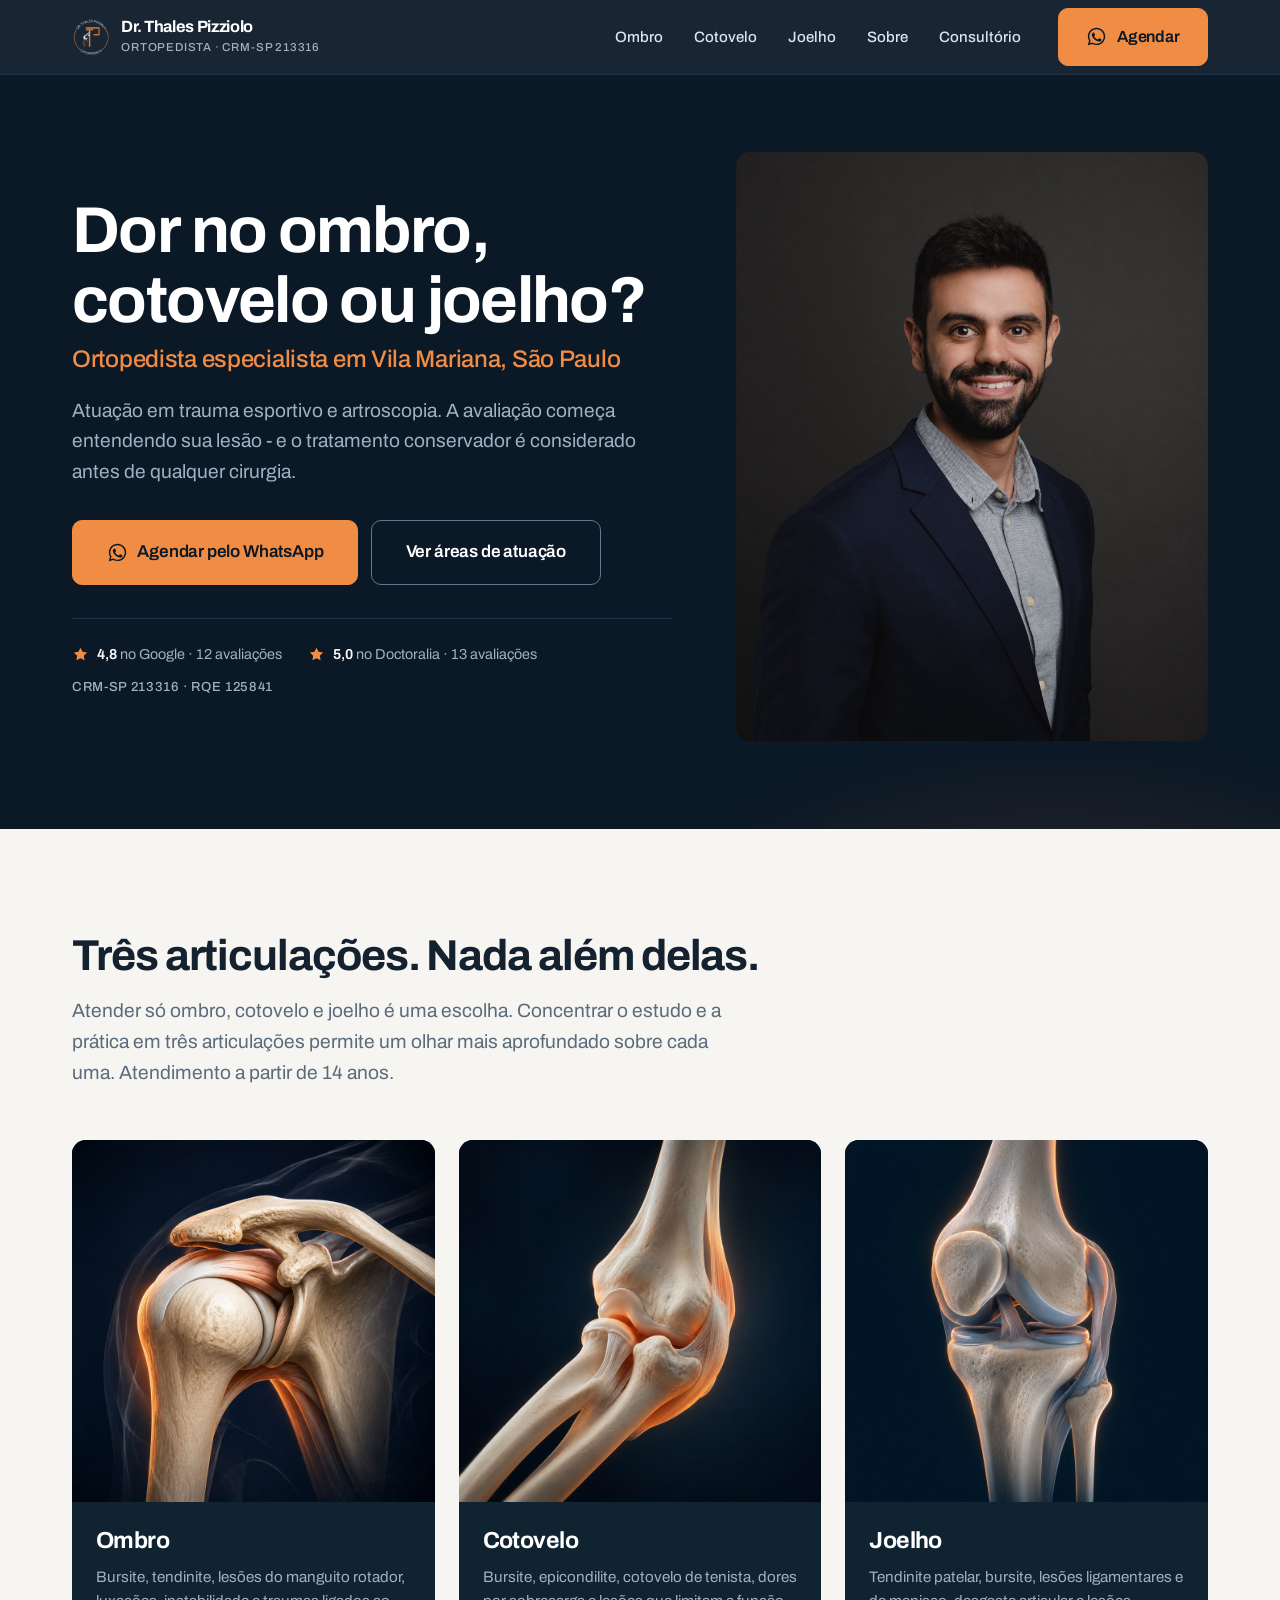
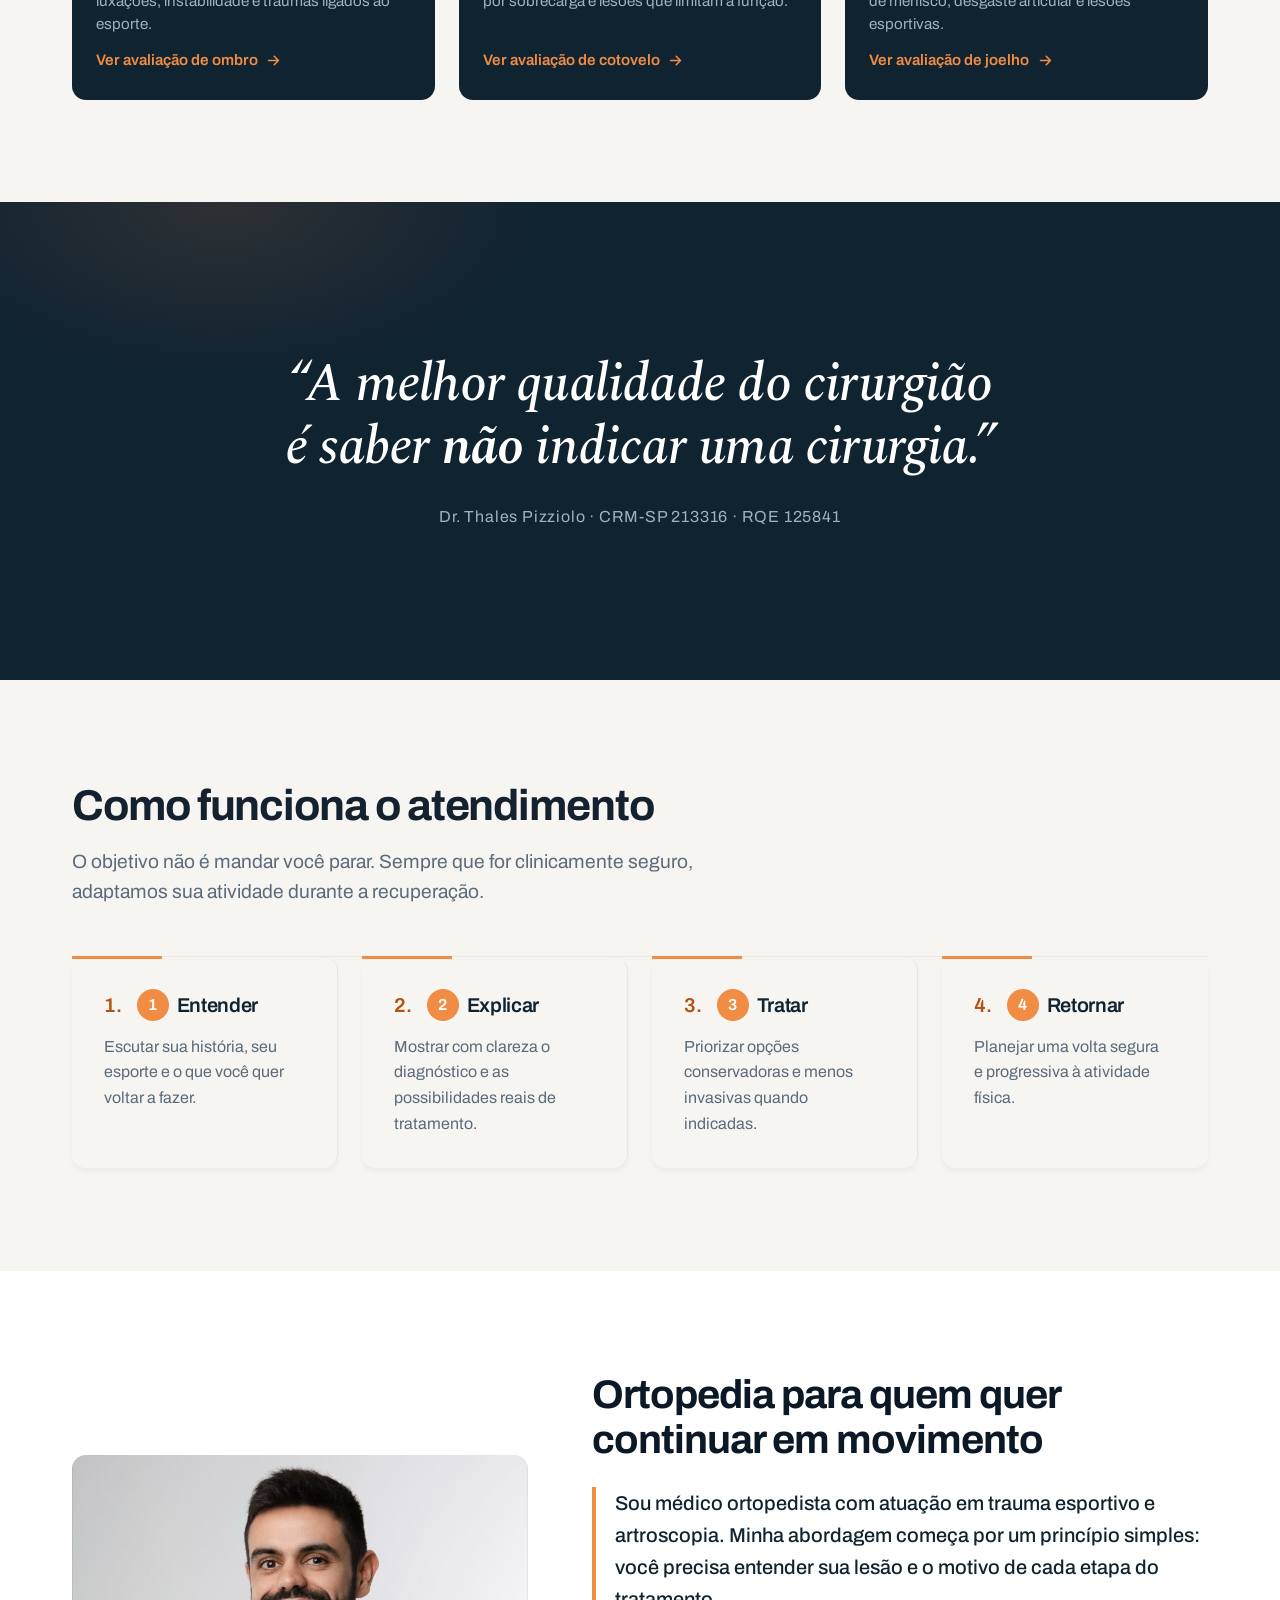
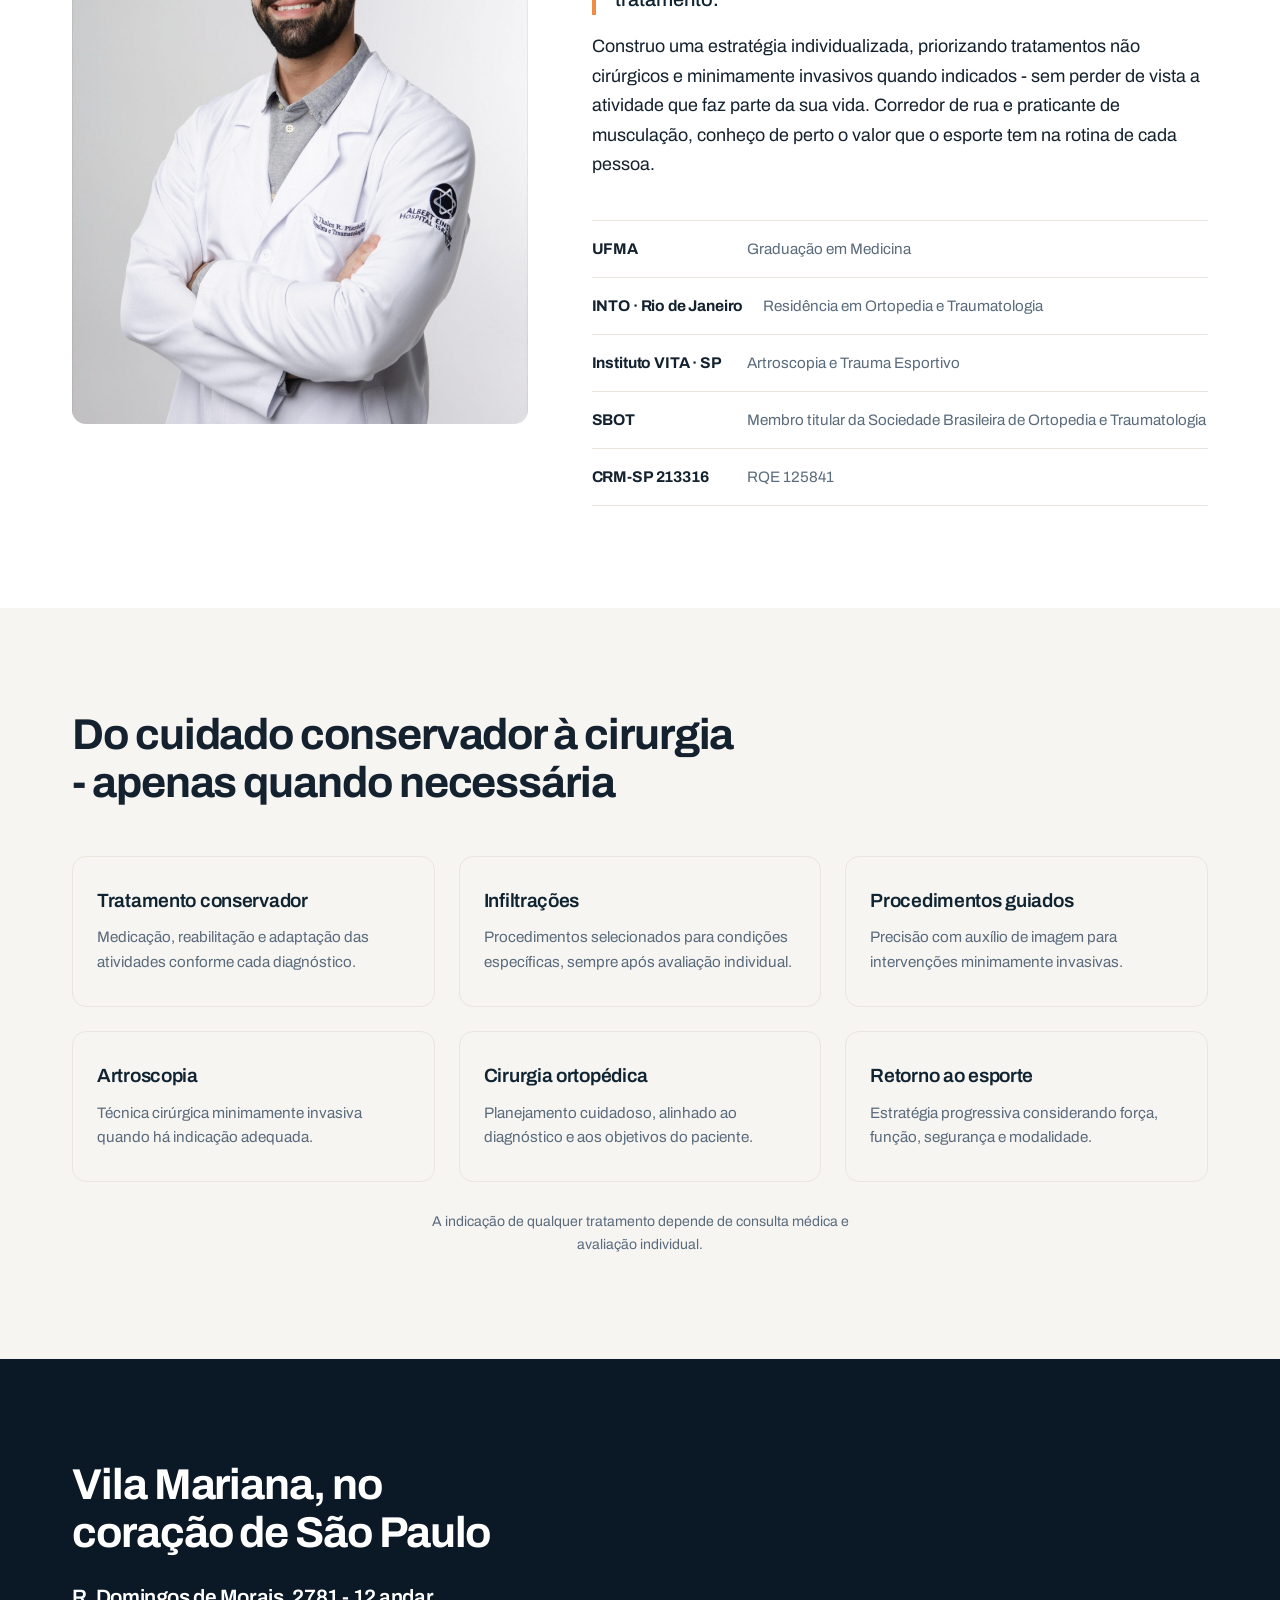
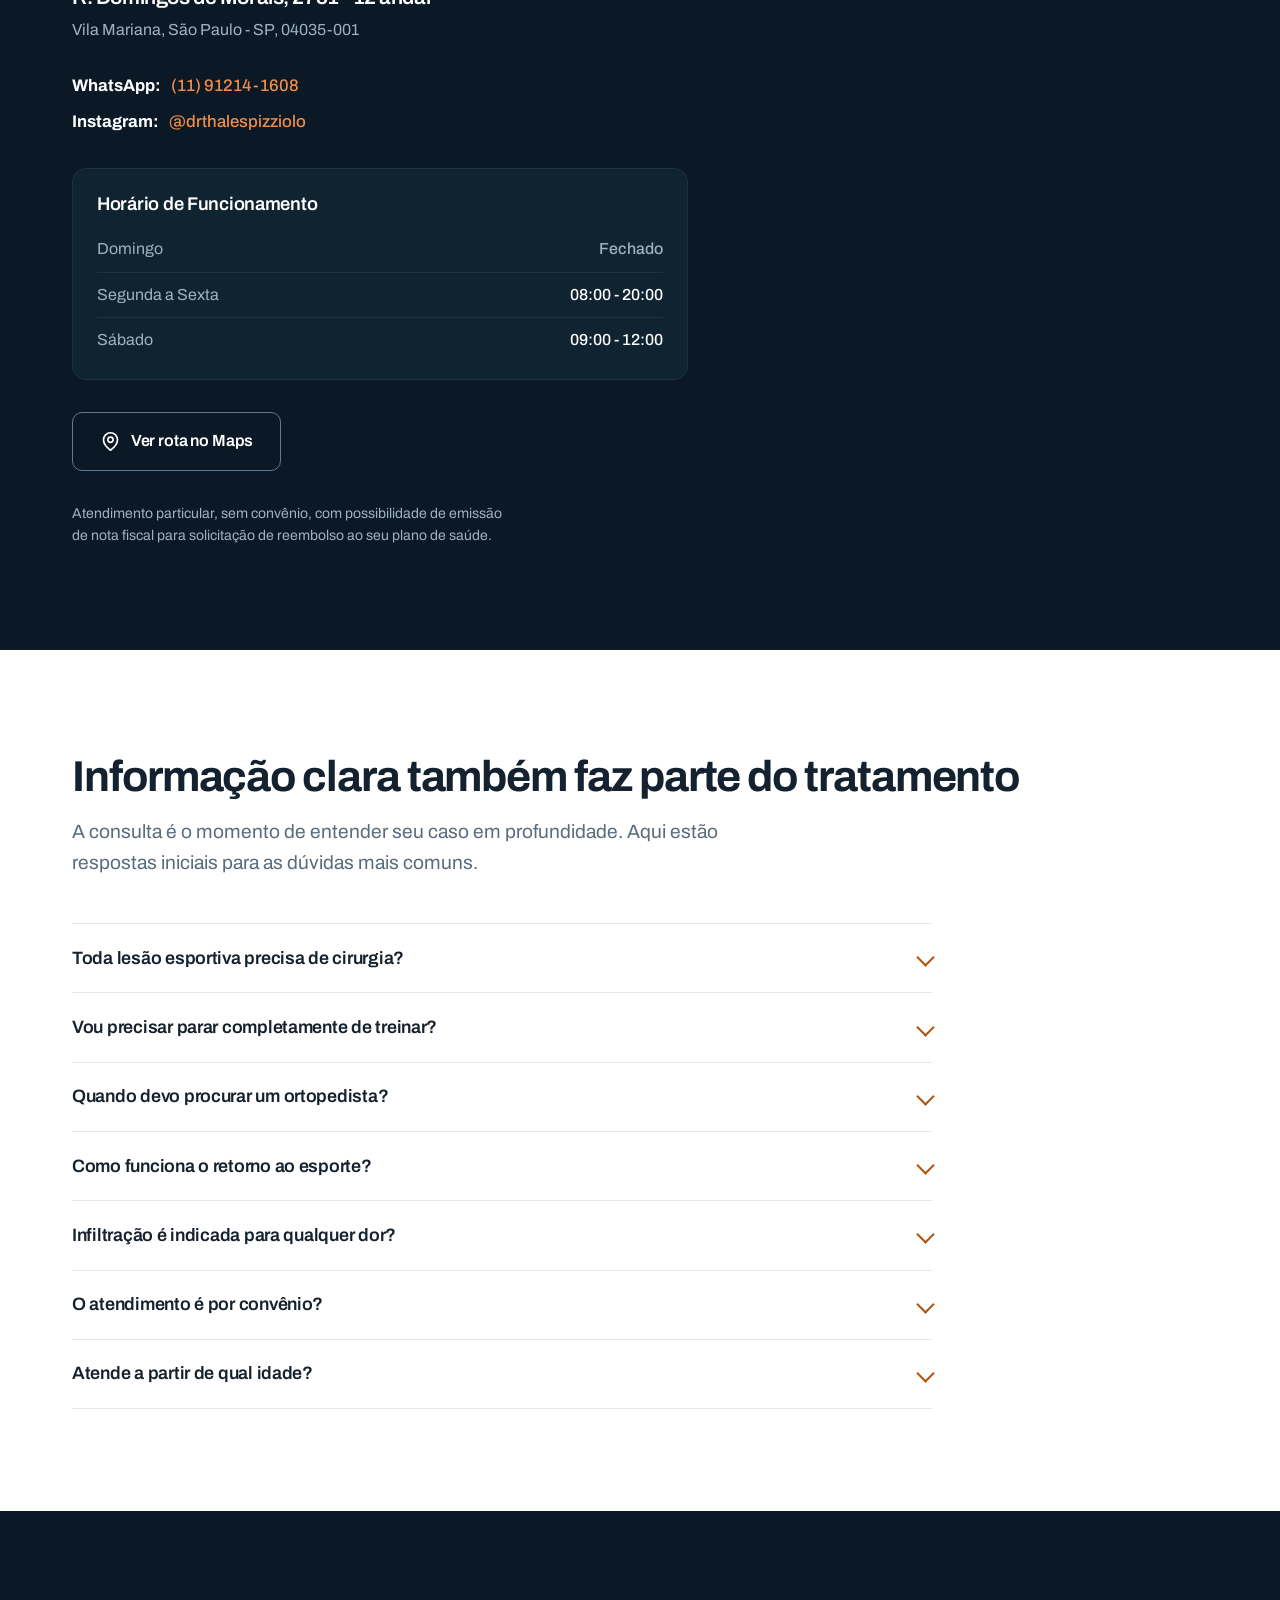
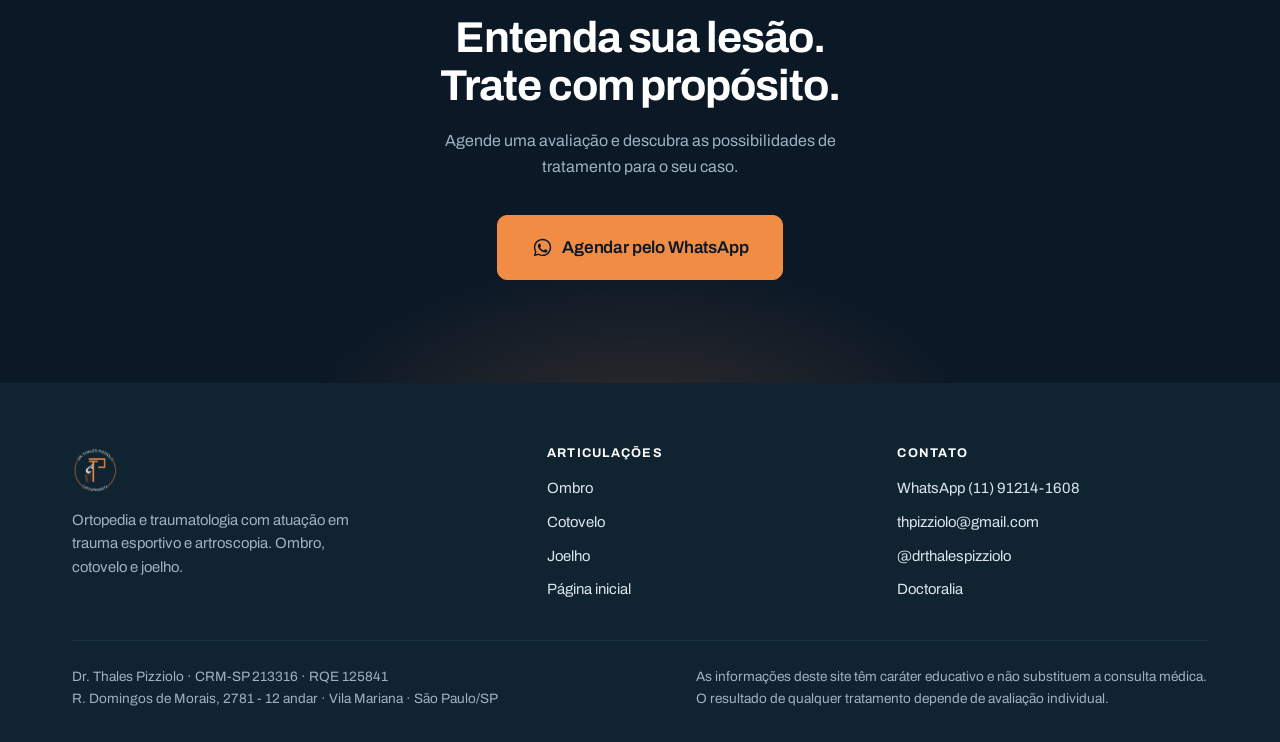
==== public/index.html @ f08b78cc "fix: remove icone do titulo do horario de funcionamento" ====
<!doctype html>
<html lang="pt-BR">
<head>
<meta charset="utf-8">
<meta name="viewport" content="width=device-width,initial-scale=1">
<title>Ortopedista de Ombro, Cotovelo e Joelho na Vila Mariana | Dr. Thales Pizziolo</title>
<meta name="description" content="Ortopedista especialista em ombro, cotovelo e joelho na Vila Mariana, São Paulo. Trauma esportivo e artroscopia. Tratamento conservador avaliado primeiro - cirurgia apenas quando há indicação. CRM-SP 213316 / RQE 125841.">
<link rel="canonical" href="https://www.drthalespizziolo.com.br/">
<meta name="robots" content="index,follow,max-image-preview:large">
<meta name="geo.region" content="BR-SP">
<meta name="geo.placename" content="Vila Mariana, São Paulo">
<meta property="og:type" content="website">
<meta property="og:locale" content="pt_BR">
<meta property="og:site_name" content="Dr. Thales Pizziolo">
<meta property="og:title" content="Ortopedista de Ombro, Cotovelo e Joelho na Vila Mariana | Dr. Thales Pizziolo">
<meta property="og:description" content="Ortopedista especialista em ombro, cotovelo e joelho na Vila Mariana, São Paulo. Trauma esportivo e artroscopia. Tratamento conservador avaliado primeiro - cirurgia apenas quando há indicação. CRM-SP 213316 / RQE 125841.">
<meta property="og:url" content="https://www.drthalespizziolo.com.br/">
<meta property="og:image" content="https://www.drthalespizziolo.com.br/assets/hero.jpg">
<meta name="twitter:card" content="summary_large_image">
<link rel="icon" href="assets/logo-marca.png">
<link rel="apple-touch-icon" href="assets/logo-marca.png">
<link rel="preconnect" href="https://fonts.googleapis.com">
<link rel="preconnect" href="https://fonts.gstatic.com" crossorigin>
<link rel="stylesheet" href="https://fonts.googleapis.com/css2?family=Archivo:wght@400;500;600;700&family=Spectral:ital,wght@1,400;1,500;1,600&display=swap">
<link rel="stylesheet" href="assets/style.css">
<!-- Google Tag Manager -->
<script>(function(w,d,s,l,i){w[l]=w[l]||[];w[l].push({'gtm.start':new Date().getTime(),event:'gtm.js'});
var f=d.getElementsByTagName(s)[0],j=d.createElement(s),dl=l!='dataLayer'?'&l='+l:'';j.async=true;
j.src='https://www.googletagmanager.com/gtm.js?id='+i+dl;f.parentNode.insertBefore(j,f);})
(window,document,'script','dataLayer','GTM-WDB6CZFL');</script>
<script type="application/ld+json">
{"@context":"https://schema.org","@type":"Physician","name":"Dr. Thales Pizziolo",
"medicalSpecialty":["Orthopedic","SportsMedicine"],
"description":"Ortopedista e traumatologista com atuação em trauma esportivo e artroscopia. Atendimento dedicado a ombro, cotovelo e joelho.",
"url":"https://www.drthalespizziolo.com.br/","image":"https://www.drthalespizziolo.com.br/assets/hero.jpg","telephone":"+5511912141608","email":"thpizziolo@gmail.com",
"isAcceptingNewPatients":true,
"address":{"@type":"PostalAddress","streetAddress":"Rua Domingos de Morais, 2781, 12º andar, Edifício Artwork","addressLocality":"São Paulo","addressRegion":"SP","addressCountry":"BR"},
"areaServed":{"@type":"City","name":"São Paulo"},
"sameAs":["https://www.doctoralia.com.br/thales-pizziolo/ortopedista-traumatologista/sao-paulo","https://www.instagram.com/drthalespizziolo"]}
</script>
<script type="application/ld+json">{"@context": "https://schema.org", "@type": "FAQPage", "mainEntity": [{"@type": "Question", "name": "Toda lesão esportiva precisa de cirurgia?", "acceptedAnswer": {"@type": "Answer", "text": "Não. Muitas lesões podem ser tratadas de forma conservadora. A decisão considera o diagnóstico, a gravidade, as características e os objetivos de cada paciente."}}, {"@type": "Question", "name": "Vou precisar parar completamente de treinar?", "acceptedAnswer": {"@type": "Answer", "text": "Nem sempre. Dependendo da lesão, pode ser possível adaptar o treinamento durante a recuperação, com orientação individualizada."}}, {"@type": "Question", "name": "Quando devo procurar um ortopedista?", "acceptedAnswer": {"@type": "Answer", "text": "Dor persistente, perda de movimento, inchaço, instabilidade, redução de desempenho ou trauma merecem avaliação."}}, {"@type": "Question", "name": "Como funciona o retorno ao esporte?", "acceptedAnswer": {"@type": "Answer", "text": "O retorno é progressivo e considera a recuperação da lesão, a função, a força, a segurança e as demandas da sua modalidade."}}, {"@type": "Question", "name": "Infiltração é indicada para qualquer dor?", "acceptedAnswer": {"@type": "Answer", "text": "Não. Há diferentes procedimentos, e a indicação depende do diagnóstico e da avaliação individual."}}, {"@type": "Question", "name": "O atendimento é por convênio?", "acceptedAnswer": {"@type": "Answer", "text": "O atendimento é particular, sem convênio. É possível emitir nota fiscal para que você solicite reembolso ao seu plano de saúde, conforme as regras do seu contrato."}}, {"@type": "Question", "name": "Atende a partir de qual idade?", "acceptedAnswer": {"@type": "Answer", "text": "A partir de 14 anos, para atletas e para qualquer pessoa que queira se manter ativa."}}]}</script>
</head>
<body>
<noscript><iframe src="https://www.googletagmanager.com/ns.html?id=GTM-WDB6CZFL" height="0" width="0" style="display:none;visibility:hidden"></iframe></noscript>
<svg width="0" height="0" style="position:absolute" aria-hidden="true" focusable="false">
  <symbol id="i-wa" viewBox="0 0 24 24"><path fill="currentColor" d="M12.04 2C6.58 2 2.13 6.45 2.13 11.91c0 1.75.46 3.46 1.32 4.96L2 22l5.25-1.38c1.45.79 3.08 1.21 4.79 1.21 5.46 0 9.91-4.45 9.91-9.91S17.5 2 12.04 2m0 1.67c4.55 0 8.24 3.7 8.24 8.24s-3.69 8.25-8.24 8.25c-1.5 0-2.96-.4-4.24-1.16l-.3-.18-3.12.82.83-3.04-.19-.32a8.19 8.19 0 0 1-1.25-4.37c0-4.54 3.7-8.24 8.27-8.24m-3.7 4.1c-.18 0-.46.07-.7.33-.25.25-.94.92-.94 2.23 0 1.32.96 2.59 1.09 2.77.14.18 1.87 2.98 4.6 4.06 2.27.9 2.73.72 3.22.67.5-.04 1.6-.65 1.82-1.29.23-.63.23-1.18.16-1.29-.07-.11-.25-.18-.53-.32-.27-.14-1.6-.79-1.85-.88-.25-.09-.43-.14-.61.14-.18.27-.7.89-.86 1.07-.16.18-.32.2-.59.07-.27-.14-1.17-.43-2.23-1.38-.82-.73-1.38-1.63-1.54-1.9-.16-.28-.02-.43.11-.57.12-.13.32-.34.48-.52.16-.18.21-.3.32-.48.11-.18.05-.34-.02-.48-.07-.14-.6-1.47-.83-2-.18-.43-.37-.44-.53-.45h-.36Z"/></symbol>
  <symbol id="i-star" viewBox="0 0 24 24"><path fill="currentColor" d="M12 2.3l2.9 5.9 6.5.95-4.7 4.6 1.1 6.5-5.8-3.05-5.8 3.05 1.1-6.5-4.7-4.6 6.5-.95L12 2.3Z"/></symbol>
  <symbol id="i-arrow" viewBox="0 0 24 24"><path fill="none" stroke="currentColor" stroke-width="2.2" stroke-linecap="round" stroke-linejoin="round" d="M5 12h14M13 6l6 6-6 6"/></symbol>
  <symbol id="i-pin" viewBox="0 0 24 24"><g fill="none" stroke="currentColor" stroke-width="1.9" stroke-linecap="round" stroke-linejoin="round"><path d="M20 10c0 6-8 12-8 12s-8-6-8-12a8 8 0 0 1 16 0Z"/><circle cx="12" cy="10" r="3"/></g></symbol>
  <symbol id="i-check" viewBox="0 0 24 24"><g fill="none" stroke="currentColor" stroke-width="2.1" stroke-linecap="round" stroke-linejoin="round"><circle cx="12" cy="12" r="9.2"/><path d="m8.2 12.3 2.6 2.6 5-5.4"/></g></symbol>
</svg>
<a class="skip" href="#main">Ir para o conteúdo</a>
<header class="site-header">
  <div class="wrap">
    <a class="brand" href="./">
      <img src="assets/logo-marca.png" alt="" width="38" height="38">
      <span class="visually-hidden">Dr. Thales Pizziolo - página inicial</span>
      <span class="brand-text" aria-hidden="true"><b class="brand-name">Dr. Thales Pizziolo</b><span class="brand-sub">Ortopedista · CRM-SP 213316</span></span>
    </a>
    <nav class="nav" aria-label="Principal">
      <a href="ombro/">Ombro</a>
      <a href="cotovelo/">Cotovelo</a>
      <a href="joelho/">Joelho</a>
      <a href="./#sobre">Sobre</a>
      <a href="./#consultorio">Consultório</a>
    </nav>
    <a class="btn btn-1 header-cta" href="https://wa.me/5511912141608?text=Ol%C3%A1%21%20Vim%20pelo%20site%20%28topo%29%20e%20gostaria%20de%20agendar%20uma%20consulta."><svg aria-hidden="true" focusable="false"><use href="#i-wa"/></svg>Agendar</a>
  </div>
</header>
<main id="main">

<section class="hero on-dark">
  <div class="wrap">
    <div>
      <h1 class="rise">
        Dor no ombro, cotovelo ou joelho?
        <span class="seo">Ortopedista especialista em Vila Mariana, São Paulo</span>
      </h1>
      <p class="lede rise rise-2">Atuação em trauma esportivo e artroscopia. A avaliação começa entendendo sua lesão - e o tratamento conservador é considerado antes de qualquer cirurgia.</p>
      <div class="hero-actions rise rise-3">
        <a class="btn btn-1 btn-lg" href="https://wa.me/5511912141608?text=Ol%C3%A1%21%20Vim%20pelo%20site%20e%20gostaria%20de%20agendar%20uma%20consulta."><svg aria-hidden="true" focusable="false"><use href="#i-wa"/></svg>Agendar pelo WhatsApp</a>
        <a class="btn btn-2 btn-lg" href="#articulacoes">Ver áreas de atuação</a>
      </div>
      <div class="rise rise-4"><div class="trust">
        <a class="trust-item" href="https://www.google.com/search?q=Dr.+Thales+Pizziolo+ortopedista" target="_blank" rel="noopener"><svg aria-hidden="true" focusable="false"><use href="#i-star"/></svg><span><b>4,8</b> no Google · 12 avaliações</span></a>
        <a class="trust-item" href="https://www.doctoralia.com.br/thales-pizziolo/ortopedista-traumatologista/sao-paulo" target="_blank" rel="noopener"><svg aria-hidden="true" focusable="false"><use href="#i-star"/></svg><span><b>5,0</b> no Doctoralia · 13 avaliações</span></a>
        <span class="trust-cred">CRM-SP 213316 · RQE 125841</span>
      </div></div>
    </div>
    <figure class="hero-figure rise rise-2" style="margin:0">
      <img src="assets/hero.jpg" alt="Dr. Thales Pizziolo, médico ortopedista" width="800" height="1000" fetchpriority="high">
    </figure>
  </div>
</section>

<section id="articulacoes">
  <span id="atuacao" aria-hidden="true"></span>
  <div class="wrap">
    <h2>Três articulações. Nada além delas.</h2>
    <p class="lede" style="margin-top:1rem">Atender só ombro, cotovelo e joelho é uma escolha. Concentrar o estudo e a prática em três articulações permite um olhar mais aprofundado sobre cada uma. Atendimento a partir de 14 anos.</p>
    <div class="joints">
      <a class="joint reveal" href="ombro/">
        <div class="joint-img"><img src="assets/joint-shoulder.jpg" alt="Ilustração anatômica da articulação do ombro" width="640" height="640" loading="lazy"></div>
        <div class="joint-body">
          <h3>Ombro</h3>
          <p>Bursite, tendinite, lesões do manguito rotador, luxações, instabilidade e traumas ligados ao esporte.</p>
          <span class="joint-go">Ver avaliação de ombro<svg aria-hidden="true" focusable="false"><use href="#i-arrow"/></svg></span>
        </div>
      </a>
      <a class="joint reveal" href="cotovelo/">
        <div class="joint-img"><img src="assets/joint-elbow.jpg" alt="Ilustração anatômica da articulação do cotovelo" width="640" height="640" loading="lazy"></div>
        <div class="joint-body">
          <h3>Cotovelo</h3>
          <p>Bursite, epicondilite, cotovelo de tenista, dores por sobrecarga e lesões que limitam a função.</p>
          <span class="joint-go">Ver avaliação de cotovelo<svg aria-hidden="true" focusable="false"><use href="#i-arrow"/></svg></span>
        </div>
      </a>
      <a class="joint reveal" href="joelho/">
        <div class="joint-img"><img src="assets/joint-knee.jpg" alt="Ilustração anatômica da articulação do joelho" width="640" height="640" loading="lazy"></div>
        <div class="joint-body">
          <h3>Joelho</h3>
          <p>Tendinite patelar, bursite, lesões ligamentares e de menisco, desgaste articular e lesões esportivas.</p>
          <span class="joint-go">Ver avaliação de joelho<svg aria-hidden="true" focusable="false"><use href="#i-arrow"/></svg></span>
        </div>
      </a>
    </div>
  </div>
</section>

<section class="stance on-dark">
  <div class="wrap">
    <figure style="margin:0; padding: 3rem 1rem;">
      <blockquote style="margin:0; font-family: 'Spectral', serif; font-size: clamp(2rem, 4vw, 3rem); font-style: italic; line-height: 1.25; text-align: center; font-weight: 500; color: var(--orange);"><q>A melhor qualidade do cirurgião é saber <em style="font-weight: 600; color: #fff;">não</em> indicar uma cirurgia.</q></blockquote>
      <figcaption style="text-align: center; margin-top: 1.5rem; font-size: 1rem; color: var(--on-navy-muted); letter-spacing: 0.05em;">Dr. Thales Pizziolo · CRM-SP 213316 · RQE 125841</figcaption>
    </figure>
  </div>
</section>

<section id="atendimento">
  <div class="wrap">
    <h2>Como funciona o atendimento</h2>
    <p class="lede" style="margin-top:1rem">O objetivo não é mandar você parar. Sempre que for clinicamente seguro, adaptamos sua atividade durante a recuperação.</p>
    <ol class="steps" style="display: grid; grid-template-columns: repeat(auto-fit, minmax(250px, 1fr)); gap: 1.5rem; margin-top: 3rem; list-style: none; padding: 0;">
      <li class="step" style="background: var(--bone-100); padding: 2rem; border-radius: var(--r); box-shadow: 0 4px 6px -1px rgba(0,0,0,0.05); transition: transform 0.3s ease, box-shadow 0.3s ease;"><h3 style="font-size: 1.25rem; color: var(--navy-800); margin-bottom: 0.8rem; display: flex; align-items: center; gap: 0.5rem;"><span style="display: flex; align-items: center; justify-content: center; width: 32px; height: 32px; border-radius: 50%; background: var(--orange); color: #fff; font-size: 1rem;">1</span> Entender</h3><p style="color: var(--muted); font-size: 1rem; line-height: 1.6;">Escutar sua história, seu esporte e o que você quer voltar a fazer.</p></li>
      <li class="step" style="background: var(--bone-100); padding: 2rem; border-radius: var(--r); box-shadow: 0 4px 6px -1px rgba(0,0,0,0.05); transition: transform 0.3s ease, box-shadow 0.3s ease;"><h3 style="font-size: 1.25rem; color: var(--navy-800); margin-bottom: 0.8rem; display: flex; align-items: center; gap: 0.5rem;"><span style="display: flex; align-items: center; justify-content: center; width: 32px; height: 32px; border-radius: 50%; background: var(--orange); color: #fff; font-size: 1rem;">2</span> Explicar</h3><p style="color: var(--muted); font-size: 1rem; line-height: 1.6;">Mostrar com clareza o diagnóstico e as possibilidades reais de tratamento.</p></li>
      <li class="step" style="background: var(--bone-100); padding: 2rem; border-radius: var(--r); box-shadow: 0 4px 6px -1px rgba(0,0,0,0.05); transition: transform 0.3s ease, box-shadow 0.3s ease;"><h3 style="font-size: 1.25rem; color: var(--navy-800); margin-bottom: 0.8rem; display: flex; align-items: center; gap: 0.5rem;"><span style="display: flex; align-items: center; justify-content: center; width: 32px; height: 32px; border-radius: 50%; background: var(--orange); color: #fff; font-size: 1rem;">3</span> Tratar</h3><p style="color: var(--muted); font-size: 1rem; line-height: 1.6;">Priorizar opções conservadoras e menos invasivas quando indicadas.</p></li>
      <li class="step" style="background: var(--bone-100); padding: 2rem; border-radius: var(--r); box-shadow: 0 4px 6px -1px rgba(0,0,0,0.05); transition: transform 0.3s ease, box-shadow 0.3s ease;"><h3 style="font-size: 1.25rem; color: var(--navy-800); margin-bottom: 0.8rem; display: flex; align-items: center; gap: 0.5rem;"><span style="display: flex; align-items: center; justify-content: center; width: 32px; height: 32px; border-radius: 50%; background: var(--orange); color: #fff; font-size: 1rem;">4</span> Retornar</h3><p style="color: var(--muted); font-size: 1rem; line-height: 1.6;">Planejar uma volta segura e progressiva à atividade física.</p></li>
    </ol>
  </div>
</section>

<section id="sobre" style="background:#fff">
  <div class="wrap split">
    <figure class="split-figure" style="margin:0">
      <img src="assets/sobre.jpg" alt="Dr. Thales Pizziolo de jaleco branco" width="800" height="1000" loading="lazy">
    </figure>
    <div>
      <h2 style="font-size: clamp(2rem, 3.5vw, 2.5rem); margin-bottom: 1.5rem; color: var(--navy-900);">Ortopedia para quem quer continuar em movimento</h2>
      <div class="prose" style="margin-top:1.2rem; font-size: 1.12rem; line-height: 1.65; color: var(--ink);">
        <p class="lede" style="font-size: 1.25rem; font-weight: 500; color: var(--navy-800); border-left: 4px solid var(--orange); padding-left: 1.2rem;">Sou médico ortopedista com atuação em trauma esportivo e artroscopia. Minha abordagem começa por um princípio simples: você precisa entender sua lesão e o motivo de cada etapa do tratamento.</p>
        <p style="margin-top:1.1rem;color:var(--text-dark);">Construo uma estratégia individualizada, priorizando tratamentos não cirúrgicos e minimamente invasivos quando indicados - sem perder de vista a atividade que faz parte da sua vida. Corredor de rua e praticante de musculação, conheço de perto o valor que o esporte tem na rotina de cada pessoa.</p>
      </div>
      <ul class="creds" style="margin-top: 2.5rem;">
        <li><b>UFMA</b><span>Graduação em Medicina</span></li>
        <li><b>INTO · Rio de Janeiro</b><span>Residência em Ortopedia e Traumatologia</span></li>
        <li><b>Instituto VITA · SP</b><span>Artroscopia e Trauma Esportivo</span></li>
        <li><b>SBOT</b><span>Membro titular da Sociedade Brasileira de Ortopedia e Traumatologia</span></li>
        <li><b>CRM-SP 213316</b><span>RQE 125841</span></li>
      </ul>
    </div>
  </div>
</section>

<section id="tratamentos">
  <div class="wrap">
    <h2>Do cuidado conservador à cirurgia - apenas quando necessária</h2>
    <ul class="treat" style="display: grid; grid-template-columns: repeat(auto-fit, minmax(280px, 1fr)); gap: 1.5rem; background: transparent; padding: 0; margin-top: 3rem;">
      <li class="treat-card" style="background: var(--bone-100); padding: 2rem 1.5rem; border: 1px solid var(--bone-200); border-radius: var(--r); transition: transform 0.3s ease, box-shadow 0.3s ease, border-color 0.3s ease;"><h3 style="font-size: 1.2rem; margin-bottom: 0.8rem; color: var(--navy-800);">Tratamento conservador</h3><p style="color: var(--muted); font-size: 0.95rem; line-height: 1.6;">Medicação, reabilitação e adaptação das atividades conforme cada diagnóstico.</p></li>
      <li class="treat-card" style="background: var(--bone-100); padding: 2rem 1.5rem; border: 1px solid var(--bone-200); border-radius: var(--r); transition: transform 0.3s ease, box-shadow 0.3s ease, border-color 0.3s ease;"><h3 style="font-size: 1.2rem; margin-bottom: 0.8rem; color: var(--navy-800);">Infiltrações</h3><p style="color: var(--muted); font-size: 0.95rem; line-height: 1.6;">Procedimentos selecionados para condições específicas, sempre após avaliação individual.</p></li>
      <li class="treat-card" style="background: var(--bone-100); padding: 2rem 1.5rem; border: 1px solid var(--bone-200); border-radius: var(--r); transition: transform 0.3s ease, box-shadow 0.3s ease, border-color 0.3s ease;"><h3 style="font-size: 1.2rem; margin-bottom: 0.8rem; color: var(--navy-800);">Procedimentos guiados</h3><p style="color: var(--muted); font-size: 0.95rem; line-height: 1.6;">Precisão com auxílio de imagem para intervenções minimamente invasivas.</p></li>
      <li class="treat-card" style="background: var(--bone-100); padding: 2rem 1.5rem; border: 1px solid var(--bone-200); border-radius: var(--r); transition: transform 0.3s ease, box-shadow 0.3s ease, border-color 0.3s ease;"><h3 style="font-size: 1.2rem; margin-bottom: 0.8rem; color: var(--navy-800);">Artroscopia</h3><p style="color: var(--muted); font-size: 0.95rem; line-height: 1.6;">Técnica cirúrgica minimamente invasiva quando há indicação adequada.</p></li>
      <li class="treat-card" style="background: var(--bone-100); padding: 2rem 1.5rem; border: 1px solid var(--bone-200); border-radius: var(--r); transition: transform 0.3s ease, box-shadow 0.3s ease, border-color 0.3s ease;"><h3 style="font-size: 1.2rem; margin-bottom: 0.8rem; color: var(--navy-800);">Cirurgia ortopédica</h3><p style="color: var(--muted); font-size: 0.95rem; line-height: 1.6;">Planejamento cuidadoso, alinhado ao diagnóstico e aos objetivos do paciente.</p></li>
      <li class="treat-card" style="background: var(--bone-100); padding: 2rem 1.5rem; border: 1px solid var(--bone-200); border-radius: var(--r); transition: transform 0.3s ease, box-shadow 0.3s ease, border-color 0.3s ease;"><h3 style="font-size: 1.2rem; margin-bottom: 0.8rem; color: var(--navy-800);">Retorno ao esporte</h3><p style="color: var(--muted); font-size: 0.95rem; line-height: 1.6;">Estratégia progressiva considerando força, função, segurança e modalidade.</p></li>
    </ul>
    <p class="note" style="color:var(--muted); text-align: center; margin-inline: auto;">A indicação de qualquer tratamento depende de consulta médica e avaliação individual.</p>
  </div>
</section>

<section id="consultorio" class="on-dark">
  <div class="wrap split flip">
    <div>
      <h2>Vila Mariana, no coração de São Paulo</h2>
      <address class="addr">
        <span class="street">R. Domingos de Morais, 2781 - 12 andar</span>
        <span class="more">Vila Mariana, São Paulo - SP, 04035-001</span>
      </address>

      <div style="margin-top: 1.8rem;">
        <p style="margin-bottom: 0.6rem; display: flex; align-items: center; gap: 0.6rem; font-size: 1.05rem;">
          <strong style="color: #fff;">WhatsApp:</strong> 
          <a href="https://wa.me/5511912141608?text=Ol%C3%A1%21%20Gostaria%20de%20agendar%20uma%20consulta." style="color: var(--orange); text-decoration: none; font-weight: 500;">(11) 91214-1608</a>
        </p>
        <p style="margin-bottom: 0.6rem; display: flex; align-items: center; gap: 0.6rem; font-size: 1.05rem;">
          <strong style="color: #fff;">Instagram:</strong> 
          <a href="https://www.instagram.com/drthalespizziolo/" target="_blank" rel="noopener" style="color: var(--orange); text-decoration: none; font-weight: 500;">@drthalespizziolo</a>
        </p>
      </div>

      <div style="margin-top: 2rem; background: var(--navy-800); padding: 1.5rem; border-radius: var(--r); border: 1px solid var(--navy-700);">
        <h3 style="font-size: 1.15rem; color: #fff; margin-bottom: 1.2rem; display: flex; align-items: center; gap: 0.5rem;">Horário de Funcionamento</h3>
        <ul style="list-style: none; padding: 0; margin: 0; color: var(--on-navy-muted); font-size: 1rem; line-height: 1.8;">
          <li style="display: flex; justify-content: space-between; border-bottom: 1px solid var(--navy-700); padding-bottom: 0.5rem; margin-bottom: 0.5rem;"><span>Domingo</span> <span style="font-weight: 500;">Fechado</span></li>
          <li style="display: flex; justify-content: space-between; border-bottom: 1px solid var(--navy-700); padding-bottom: 0.5rem; margin-bottom: 0.5rem;"><span>Segunda a Sexta</span> <span style="font-weight: 500; color: #fff;">08:00 - 20:00</span></li>
          <li style="display: flex; justify-content: space-between;"><span>Sábado</span> <span style="font-weight: 500; color: #fff;">09:00 - 12:00</span></li>
        </ul>
      </div>

      <div class="hero-actions" style="margin-top:2rem;margin-bottom:0">
        <a class="btn btn-2" href="https://www.google.com/maps/search/?api=1&query=Rua%20Domingos%20de%20Morais%202781%20Vila%20Mariana%20S%C3%A3o%20Paulo" target="_blank" rel="noopener"><svg aria-hidden="true" focusable="false"><use href="#i-pin"/></svg>Ver rota no Maps</a>
      </div>
      
      <p class="note" style="margin-top: 2rem;">Atendimento particular, sem convênio, com possibilidade de emissão de nota fiscal para solicitação de reembolso ao seu plano de saúde.</p>
    </div>
    <figure class="split-figure" style="margin:0; display: flex; flex-direction: column; min-height: 500px;">
      <iframe src="https://www.google.com/maps/embed?pb=!1m18!1m12!1m3!1d3656.368524317135!2d-46.63806452377519!3d-23.59114787878036!2m3!1f0!2f0!3f0!3m2!1i1024!2i768!4f13.1!3m3!1m2!1s0x94ce5a2b0e77d949%3A0xc3c57053e144a2b9!2sR.%20Domingos%20de%20Morais%2C%202781%20-%20Vila%20Mariana%2C%20S%C3%A3o%20Paulo%20-%20SP%2C%2004035-001!5e0!3m2!1spt-BR!2sbr!4v1714152345678!5m2!1spt-BR!2sbr" width="100%" height="100%" style="border:0; border-radius: var(--r); min-height: 400px; flex-grow: 1;" allowfullscreen="" loading="lazy" referrerpolicy="no-referrer-when-downgrade" title="Google Maps - Localização do Consultório"></iframe>
    </figure>
  </div>
</section>

<section id="faq" style="background:#fff">
  <div class="wrap">
    <h2>Informação clara também faz parte do tratamento</h2>
    <p class="lede" style="margin-top:1rem">A consulta é o momento de entender seu caso em profundidade. Aqui estão respostas iniciais para as dúvidas mais comuns.</p>
    <div class="faq">
      <details>
        <summary>Toda lesão esportiva precisa de cirurgia?</summary>
        <p class="answer">Não. Muitas lesões podem ser tratadas de forma conservadora. A decisão considera o diagnóstico, a gravidade, as características e os objetivos de cada paciente.</p>
      </details>
      <details>
        <summary>Vou precisar parar completamente de treinar?</summary>
        <p class="answer">Nem sempre. Dependendo da lesão, pode ser possível adaptar o treinamento durante a recuperação, com orientação individualizada.</p>
      </details>
      <details>
        <summary>Quando devo procurar um ortopedista?</summary>
        <p class="answer">Dor persistente, perda de movimento, inchaço, instabilidade, redução de desempenho ou trauma merecem avaliação.</p>
      </details>
      <details>
        <summary>Como funciona o retorno ao esporte?</summary>
        <p class="answer">O retorno é progressivo e considera a recuperação da lesão, a função, a força, a segurança e as demandas da sua modalidade.</p>
      </details>
      <details>
        <summary>Infiltração é indicada para qualquer dor?</summary>
        <p class="answer">Não. Há diferentes procedimentos, e a indicação depende do diagnóstico e da avaliação individual.</p>
      </details>
      <details>
        <summary>O atendimento é por convênio?</summary>
        <p class="answer">O atendimento é particular, sem convênio. É possível emitir nota fiscal para que você solicite reembolso ao seu plano de saúde, conforme as regras do seu contrato.</p>
      </details>
      <details>
        <summary>Atende a partir de qual idade?</summary>
        <p class="answer">A partir de 14 anos, para atletas e para qualquer pessoa que queira se manter ativa.</p>
      </details>
    </div>
  </div>
</section>

<section class="close on-dark">
  <div class="wrap">
    <h2>Entenda sua lesão. Trate com propósito.</h2>
    <p>Agende uma avaliação e descubra as possibilidades de tratamento para o seu caso.</p>
    <a class="btn btn-1 btn-lg" href="https://wa.me/5511912141608?text=Ol%C3%A1%21%20Vim%20pelo%20site%20%28final%20da%20p%C3%A1gina%29%20e%20gostaria%20de%20agendar%20uma%20avalia%C3%A7%C3%A3o."><svg aria-hidden="true" focusable="false"><use href="#i-wa"/></svg>Agendar pelo WhatsApp</a>
  </div>
</section>
</main>

<footer class="site-footer">
  <div class="wrap">
    <div class="foot-grid">
      <div class="foot-brand">
        <img src="assets/logo-marca.png" alt="" width="46" height="46">
        <p>Ortopedia e traumatologia com atuação em trauma esportivo e artroscopia. Ombro, cotovelo e joelho.</p>
      </div>
      <nav aria-label="Articulações">
        <h4>Articulações</h4>
        <ul>
          <li><a href="ombro/">Ombro</a></li>
          <li><a href="cotovelo/">Cotovelo</a></li>
          <li><a href="joelho/">Joelho</a></li>
          <li><a href="./">Página inicial</a></li>
        </ul>
      </nav>
      <div>
        <h4>Contato</h4>
        <ul>
          <li><a href="https://wa.me/5511912141608?text=Ol%C3%A1%21%20Vim%20pelo%20site%20%28rodap%C3%A9%29%20e%20gostaria%20de%20agendar.">WhatsApp (11) 91214-1608</a></li>
          <li><a href="mailto:thpizziolo@gmail.com">thpizziolo@gmail.com</a></li>
          <li><a href="https://www.instagram.com/drthalespizziolo" target="_blank" rel="noopener">@drthalespizziolo</a></li>
          <li><a href="https://www.doctoralia.com.br/thales-pizziolo/ortopedista-traumatologista/sao-paulo" target="_blank" rel="noopener">Doctoralia</a></li>
        </ul>
      </div>
    </div>
    <div class="foot-legal">
      <p>Dr. Thales Pizziolo · CRM-SP 213316 · RQE 125841<br>R. Domingos de Morais, 2781 - 12 andar · Vila Mariana · São Paulo/SP</p>
      <p>As informações deste site têm caráter educativo e não substituem a consulta médica. O resultado de qualquer tratamento depende de avaliação individual.</p>
    </div>
  </div>
</footer>

<div class="dock is-hidden">
  <a class="btn btn-1" href="https://wa.me/5511912141608?text=Ol%C3%A1%21%20Vim%20pelo%20site%20%28bot%C3%A3o%20fixo%29%20e%20gostaria%20de%20agendar."><svg aria-hidden="true" focusable="false"><use href="#i-wa"/></svg>Agendar pelo WhatsApp</a>
</div>

<script>
(function(){
  var els=document.querySelectorAll('.reveal');
  if(!('IntersectionObserver' in window)||window.matchMedia('(prefers-reduced-motion: reduce)').matches){
    els.forEach(function(el){el.classList.add('seen')});return;
  }
  var io=new IntersectionObserver(function(es){es.forEach(function(e){
    if(e.isIntersecting){e.target.classList.add('seen');io.unobserve(e.target)}
  })},{threshold:.14,rootMargin:'0px 0px -6% 0px'});
  els.forEach(function(el,i){el.style.transitionDelay=(i%3*80)+'ms';io.observe(el)});
})();
(function(){
  // Barra fixa do mobile: aparece só quando nenhum botão laranja do conteúdo
  // está na tela. Nunca dois "Agendar" idênticos visíveis ao mesmo tempo.
  var dock=document.querySelector('.dock');
  if(!dock) return;
  var ctas=document.querySelectorAll('main .btn-1');
  if(!ctas.length||!('IntersectionObserver' in window)){dock.classList.remove('is-hidden');return;}
  var vis=new Set();
  var obs=new IntersectionObserver(function(es){
    es.forEach(function(e){ e.isIntersecting ? vis.add(e.target) : vis.delete(e.target); });
    dock.classList.toggle('is-hidden', vis.size>0);
  },{threshold:0});
  ctas.forEach(function(c){ obs.observe(c); });
})();
</script>
</body>
</html>
---- public/assets/style.css ----
/* ==========================================================================
   Dr. Thales Pizziolo — sistema visual
   Paleta e tipografia documentadas em ../DESIGN.md
   ========================================================================== */

:root{
  /* cor — amostrada dos assets reais da marca */
  --navy-900:#0B1826;
  --navy-800:#102331;
  --navy-700:#1B3145;
  --navy-600:#2A4459;
  --orange:#F18C45;
  --orange-600:#DE7A33;
  --orange-300:#F8B884;
  --orange-ink:#B3520D;     /* laranja para TEXTO em fundo claro — 4.67:1 */
  --bone:#F7F5F2;
  --bone-200:#EAE5DE;
  --ink:#14212E;
  --muted:#5A6B7C;
  --on-navy:#DCE5EC;
  --on-navy-muted:#9FB2C2;

  /* tipografia */
  --sans:"Archivo","Helvetica Neue",Arial,sans-serif;
  --serif:"Spectral",Georgia,serif;

  /* escala fluida */
  --t-hero:clamp(2.1rem,5.4vw,4.05rem);
  --t-hero-2:clamp(1.05rem,1.9vw,1.5rem);
  --t-h2:clamp(1.7rem,3.4vw,2.7rem);
  --t-h3:clamp(1.15rem,1.7vw,1.4rem);
  --t-quote:clamp(1.7rem,4.2vw,3.3rem);
  --t-body:clamp(1rem,1.05vw,1.09rem);

  /* ritmo */
  --gut:clamp(1.15rem,3.5vw,2rem);
  --sec:clamp(3.9rem,8vw,7rem);
  --max:1200px;

  --r:14px;
  --r-sm:10px;

  --ease:cubic-bezier(.16,1,.3,1);

  color-scheme:light;
  accent-color:var(--orange-ink);
}

*,*::before,*::after{box-sizing:border-box}

html{
  -webkit-text-size-adjust:100%;
  scroll-behavior:smooth;
  scroll-padding-top:5.5rem;
}
@media (prefers-reduced-motion:reduce){html{scroll-behavior:auto}}

body{
  margin:0;
  background:var(--bone);
  color:var(--ink);
  font-family:var(--sans);
  font-size:var(--t-body);
  line-height:1.62;
  font-weight:400;
  -webkit-font-smoothing:antialiased;
  overflow-x:hidden;
}

img{max-width:100%;height:auto;display:block}

/* --- superfícies do navegador: tematizadas, não herdadas ---------------- */
::selection{background:var(--orange);color:var(--navy-900)}
:root{caret-color:var(--orange-ink)}
*{scrollbar-color:var(--navy-600) var(--bone-200);scrollbar-width:thin}
::-webkit-scrollbar{width:11px;height:11px}
::-webkit-scrollbar-track{background:var(--bone-200)}
::-webkit-scrollbar-thumb{background:var(--navy-600);border-radius:99px;border:3px solid var(--bone-200)}
::-webkit-scrollbar-thumb:hover{background:var(--navy-700)}

:focus-visible{
  outline:3px solid var(--orange-ink);
  outline-offset:3px;
  border-radius:4px;
}
.on-dark :focus-visible,.site-header :focus-visible,.site-footer :focus-visible{
  outline-color:var(--orange);
}

/* --- tipografia --------------------------------------------------------- */
h1,h2,h3,h4{
  font-family:var(--sans);
  font-weight:700;
  letter-spacing:-.025em;
  line-height:1.08;
  margin:0;
  text-wrap:balance;
}
h2{font-size:var(--t-h2);line-height:1.12}
h3{font-size:var(--t-h3);font-weight:600;letter-spacing:-.015em;line-height:1.25}
p{margin:0}
a{color:var(--orange-ink);text-decoration-thickness:1.5px;text-underline-offset:.22em}
a:hover{color:var(--navy-800)}

.lede{font-size:clamp(1.03rem,1.5vw,1.22rem);color:var(--muted);max-width:62ch;line-height:1.6}
.prose{max-width:68ch}
.prose p+p{margin-top:1.05em}

/* --- layout ------------------------------------------------------------- */
.wrap{width:100%;max-width:var(--max);margin-inline:auto;padding-inline:var(--gut)}
section{padding-block:var(--sec)}
.on-dark{background:var(--navy-900);color:var(--on-navy)}
.on-dark h2,.on-dark h3{color:#fff}
.on-dark .lede{color:var(--on-navy-muted)}
/* só links de prosa (sem classe) — botões e itens de confiança têm cor própria.
   Sem o :not([class]) esta regra (0,1,1) venceria .btn-1 (0,1,0) e pintaria
   o texto do botão laranja de laranja. */
.on-dark a:not([class]){color:var(--orange-300)}
.on-dark a:not([class]):hover{color:#fff}

.skip{
  position:absolute;left:var(--gut);top:-100px;z-index:200;
  background:var(--orange);color:var(--navy-900);
  padding:.85rem 1.3rem;border-radius:var(--r-sm);font-weight:600;
  text-decoration:none;transition:top .18s var(--ease);
}
.skip:focus{top:.7rem}

/* --- botões: alvo grande, contraste medido, foco visível ---------------- */
.btn{
  display:inline-flex;align-items:center;justify-content:center;gap:.6rem;
  min-height:52px;padding:.95rem 1.7rem;
  font-family:var(--sans);font-size:1.01rem;font-weight:600;letter-spacing:-.01em;
  border-radius:var(--r-sm);border:1.5px solid transparent;
  text-decoration:none;cursor:pointer;
  transition:background-color .2s var(--ease),color .2s var(--ease),
             border-color .2s var(--ease),transform .2s var(--ease);
}
.btn svg{width:21px;height:21px;flex:none}
.btn:active{transform:translateY(1px)}

/* primário: laranja com texto navy = 7.31:1 (AAA).
   Texto branco sobre este laranja daria 2.45:1 e reprovaria. */
.btn-1{background:var(--orange);color:var(--navy-900);border-color:var(--orange)}
.btn-1:hover{background:var(--orange-600);border-color:var(--orange-600);color:var(--navy-900)}

.btn-2{background:transparent;color:var(--ink);border-color:#C9CFD6}
.btn-2:hover{background:var(--ink);border-color:var(--ink);color:var(--bone)}
.on-dark .btn-2,.site-footer .btn-2{color:#fff;border-color:#617A91}
.on-dark .btn-2:hover,.site-footer .btn-2:hover{background:#fff;border-color:#fff;color:var(--navy-900)}

.btn-lg{min-height:58px;padding:1.1rem 2.1rem;font-size:1.07rem}
@media (max-width:640px){
  .btn{min-height:56px;width:100%}
  .btn-lg{min-height:60px}
}

/* --- cabeçalho ---------------------------------------------------------- */
.site-header{
  position:sticky;top:0;z-index:100;
  background:rgba(11,24,38,.94);
  backdrop-filter:saturate(140%) blur(14px);
  border-bottom:1px solid var(--navy-700);
}
.site-header .wrap{display:flex;align-items:center;gap:1.5rem;min-height:74px}
.brand{display:flex;align-items:center;gap:.7rem;text-decoration:none;margin-right:auto}
.brand img{width:38px;height:38px}
.brand-text{display:block}
.brand-name{display:block;color:#fff;font-size:1.02rem;font-weight:700;letter-spacing:-.02em;line-height:1.2}
.brand-sub{display:block;color:var(--on-navy-muted);font-size:.72rem;font-weight:500;letter-spacing:.07em;text-transform:uppercase;margin-top:.1rem}
.nav{display:flex;gap:.35rem;align-items:center}
.nav a{
  color:var(--on-navy);text-decoration:none;font-size:.94rem;font-weight:500;
  padding:.6rem .8rem;border-radius:var(--r-sm);transition:background-color .18s var(--ease),color .18s var(--ease);
}
.nav a:hover{background:var(--navy-700);color:#fff}
.nav a[aria-current="page"]{color:var(--orange);font-weight:600}
.header-cta{display:inline-flex}
@media (max-width:980px){.nav{display:none}}
@media (max-width:640px){.header-cta{display:none}}

/* --- hero --------------------------------------------------------------- */
.hero{background:var(--navy-900);color:var(--on-navy);padding-block:clamp(2.8rem,6vw,5rem) clamp(3.2rem,7vw,5.5rem);position:relative;overflow:hidden}
.hero::after{
  content:"";position:absolute;inset:auto -20% -55% 45%;height:70%;
  background:radial-gradient(ellipse at center,rgba(241,140,69,.16),transparent 66%);
  pointer-events:none;
}
.hero .wrap{position:relative;display:grid;grid-template-columns:1.12fr .88fr;gap:clamp(2rem,5vw,4.5rem);align-items:center}

.hero h1{font-size:var(--t-hero);color:#fff;margin-bottom:1.3rem}
.hero h1 .seo{
  display:block;margin-top:.5rem;
  font-size:var(--t-hero-2);font-weight:500;letter-spacing:-.012em;
  line-height:1.3;color:var(--orange);
}
.hero .lede{margin-bottom:2rem;max-width:52ch}
.hero-actions{display:flex;flex-wrap:wrap;gap:.8rem;margin-bottom:2.1rem}

.trust{display:flex;flex-wrap:wrap;align-items:center;gap:.6rem 1.6rem;padding-top:1.5rem;border-top:1px solid var(--navy-700)}
.trust-item{display:flex;align-items:center;gap:.5rem;font-size:.9rem;color:var(--on-navy-muted);text-decoration:none}
.trust-item svg{width:17px;height:17px;flex:none;color:var(--orange)}
.trust-item b{color:#fff;font-weight:600}
a.trust-item:hover{color:#fff}
.trust-cred{font-size:.82rem;letter-spacing:.05em;text-transform:uppercase;color:var(--on-navy-muted);font-weight:500}

.hero-figure{position:relative}
.hero-figure img{
  width:100%;border-radius:var(--r);
  aspect-ratio:4/5;object-fit:cover;object-position:center 18%;
}
@media (max-width:900px){
  .hero .wrap{grid-template-columns:1fr;gap:2.2rem}
  .hero-figure{max-width:none}
  .hero-figure img{aspect-ratio:16/11;object-position:center 20%}
  .hero::after{inset:auto -30% -30% 20%}
}

/* --- painéis das articulações: conduzidos pela ilustração --------------- */
.joints{display:grid;grid-template-columns:repeat(3,1fr);gap:clamp(1rem,2vw,1.5rem);margin-top:clamp(2.2rem,4vw,3.2rem)}
.joint{
  position:relative;display:flex;flex-direction:column;
  background:var(--navy-800);border-radius:var(--r);overflow:hidden;
  text-decoration:none;color:var(--on-navy);
  transition:transform .3s var(--ease),box-shadow .3s var(--ease);
}
.joint:hover{transform:translateY(-5px);box-shadow:0 18px 38px -14px rgba(11,24,38,.55)}
.joint-img{aspect-ratio:1/1;overflow:hidden;background:var(--navy-900)}
.joint-img img{width:100%;height:100%;object-fit:cover;transition:transform .5s var(--ease)}
.joint:hover .joint-img img{transform:scale(1.05)}
.joint-body{padding:1.5rem 1.5rem 1.7rem;display:flex;flex-direction:column;flex:1;gap:.7rem}
.joint-body h3{color:#fff;font-size:1.45rem;font-weight:700;letter-spacing:-.025em}
.joint-body p{color:var(--on-navy-muted);font-size:.95rem;line-height:1.55}
.joint-go{
  margin-top:auto;display:inline-flex;align-items:center;gap:.45rem;
  color:var(--orange);font-weight:600;font-size:.95rem;
}
.joint-go svg{width:17px;height:17px;transition:transform .25s var(--ease)}
.joint:hover .joint-go svg{transform:translateX(4px)}
@media (max-width:820px){.joints{grid-template-columns:1fr}.joint{flex-direction:row;align-items:stretch}.joint-img{flex:0 0 38%;aspect-ratio:auto}}
@media (max-width:480px){.joint{flex-direction:column}.joint-img{flex:none;aspect-ratio:16/10}}

/* --- frase de posicionamento -------------------------------------------- */
.stance{background:var(--navy-800);position:relative;overflow:hidden}
.stance::before{
  content:"";position:absolute;inset:-40% 55% auto -10%;height:80%;
  background:radial-gradient(ellipse at center,rgba(241,140,69,.13),transparent 64%);
}
.stance .wrap{position:relative;max-width:960px;text-align:center}
.stance blockquote{margin:0}
.stance q{
  font-family:var(--serif);font-style:italic;font-size:var(--t-quote);
  line-height:1.2;font-weight:500;color:#fff;letter-spacing:-.015em;quotes:"“" "”";
  display:block;text-wrap:balance;
}
.stance q em{color:var(--orange);font-style:italic}
.stance figcaption,.stance cite{
  display:block;margin-top:1.9rem;font-family:var(--sans);font-style:normal;
  font-size:.93rem;color:var(--on-navy-muted);letter-spacing:.02em;
}

/* --- processo ----------------------------------------------------------- */
.steps{display:grid;grid-template-columns:repeat(4,1fr);gap:0;margin:clamp(2.2rem,4vw,3rem) 0 0;padding:0;list-style:none;counter-reset:etapa;border-top:1px solid var(--bone-200)}
.step{padding:1.8rem 1.5rem 0 0;border-right:1px solid var(--bone-200);position:relative;counter-increment:etapa}
.step:last-child{border-right:0}
.step::before{
  content:"";position:absolute;top:-1px;left:0;width:34%;height:3px;background:var(--orange);
}
.step h3{margin:0 0 .5rem}
.step h3::before{content:counter(etapa) ".";color:var(--orange-ink);margin-right:.45rem;font-variant-numeric:tabular-nums}
.step p{color:var(--muted);font-size:.95rem;line-height:1.55;padding-right:.6rem}
@media (max-width:860px){.steps{grid-template-columns:1fr 1fr}.step:nth-child(2){border-right:0}.step:nth-child(-n+2){padding-bottom:1.6rem;border-bottom:1px solid var(--bone-200)}}
@media (max-width:520px){.steps{grid-template-columns:1fr}.step{border-right:0;padding-right:0}.step:not(:last-child){border-bottom:1px solid var(--bone-200);padding-bottom:1.6rem}}

/* --- duas colunas com foto --------------------------------------------- */
.split{display:grid;grid-template-columns:.85fr 1.15fr;gap:clamp(2rem,5vw,4.2rem);align-items:center}
.split.flip{grid-template-columns:1.15fr .85fr}
.split-figure img{width:100%;border-radius:var(--r);aspect-ratio:4/5;object-fit:cover}
@media (max-width:880px){
  .split,.split.flip{grid-template-columns:1fr;gap:2.2rem}
  .split-figure{max-width:390px}
  .split.flip .split-figure{order:-1}
}

/* --- credenciais -------------------------------------------------------- */
.creds{list-style:none;margin:2rem 0 0;padding:0;display:grid;gap:0;border-top:1px solid var(--bone-200)}
.creds li{display:grid;grid-template-columns:minmax(8.5rem,auto) 1fr;gap:1.2rem;padding:.95rem 0;border-bottom:1px solid var(--bone-200);align-items:baseline}
.creds b{font-weight:700;color:var(--ink);font-size:.97rem;letter-spacing:-.01em}
.creds span{color:var(--muted);font-size:.95rem}
.on-dark .creds{border-color:var(--navy-700)}
.on-dark .creds li{border-color:var(--navy-700)}
.on-dark .creds b{color:#fff}
.on-dark .creds span{color:var(--on-navy-muted)}
@media (max-width:560px){.creds li{grid-template-columns:1fr;gap:.15rem}}

/* --- lista de condições ------------------------------------------------- */
.conds{list-style:none;margin:2.1rem 0 0;padding:0;display:grid;grid-template-columns:repeat(2,1fr);gap:.15rem 2rem}
.conds li{display:flex;gap:.75rem;align-items:flex-start;padding:.72rem 0;border-bottom:1px solid var(--bone-200)}
.conds svg{width:19px;height:19px;flex:none;margin-top:.2rem;color:var(--orange-ink)}
.conds strong{font-weight:600;letter-spacing:-.01em}
.conds em{display:block;font-style:normal;color:var(--muted);font-size:.92rem;line-height:1.5}
.on-dark .conds li{border-color:var(--navy-700)}
.on-dark .conds svg{color:var(--orange)}
.on-dark .conds em{color:var(--on-navy-muted)}
@media (max-width:700px){.conds{grid-template-columns:1fr}}

/* --- tratamentos -------------------------------------------------------- */
.treat{list-style:none;margin:clamp(2.2rem,4vw,3rem) 0 0;padding:0;display:grid;grid-template-columns:repeat(3,1fr);gap:1px;background:var(--bone-200)}
.treat li{background:var(--bone);padding:1.7rem 1.5rem}
.treat h3{margin-bottom:.5rem}
.treat p{color:var(--muted);font-size:.94rem;line-height:1.55}
@media (max-width:860px){.treat{grid-template-columns:1fr 1fr}}
@media (max-width:560px){.treat{grid-template-columns:1fr}}

/* --- consultório -------------------------------------------------------- */
.addr{font-style:normal;margin-top:1.6rem}
.addr .street,.addr .more{display:block}
.addr .street{font-size:clamp(1.1rem,1.7vw,1.3rem);font-weight:600;color:#fff;letter-spacing:-.02em;line-height:1.35}
.addr .more{color:var(--on-navy-muted);margin-top:.35rem}
.hosp{list-style:none;margin:2.1rem 0 0;padding:0;display:flex;flex-wrap:wrap;gap:.55rem}
.hosp li{
  border:1px solid var(--navy-600);border-radius:99px;
  padding:.42rem 1rem;font-size:.89rem;color:var(--on-navy);
}
.note{font-size:.88rem;color:var(--on-navy-muted);margin-top:1.8rem;max-width:56ch;line-height:1.6}

/* --- FAQ nativo, acessível por teclado ---------------------------------- */
.faq{margin-top:clamp(2rem,4vw,2.8rem);border-top:1px solid var(--bone-200);max-width:860px}
.faq details{border-bottom:1px solid var(--bone-200)}
.faq summary{
  display:flex;align-items:flex-start;justify-content:space-between;gap:1.5rem;
  padding:1.35rem 0;cursor:pointer;list-style:none;
  font-size:clamp(1rem,1.4vw,1.13rem);font-weight:600;letter-spacing:-.015em;
  color:var(--ink);line-height:1.4;
}
.faq summary::-webkit-details-marker{display:none}
.faq summary:hover{color:var(--orange-ink)}
.faq summary::after{
  content:"";flex:none;width:13px;height:13px;margin-top:.35rem;
  border-right:2.2px solid var(--orange-ink);border-bottom:2.2px solid var(--orange-ink);
  transform:rotate(45deg);transition:transform .25s var(--ease);
}
.faq details[open] summary::after{transform:rotate(225deg)}
.faq .answer{padding:0 0 1.5rem;color:var(--muted);max-width:68ch;line-height:1.65}

/* --- CTA final ---------------------------------------------------------- */
.close{background:var(--navy-900);color:#fff;text-align:center;position:relative;overflow:hidden}
.close::before{
  content:"";position:absolute;inset:auto 20% -60%;height:90%;
  background:radial-gradient(ellipse at center,rgba(241,140,69,.18),transparent 65%);
}
.close .wrap{position:relative;max-width:760px}
.close h2{color:#fff;margin-bottom:1.1rem}
.close p{color:var(--on-navy-muted);max-width:52ch;margin-inline:auto;margin-bottom:2.2rem}
.close .btn{margin-inline:auto}

/* --- rodapé ------------------------------------------------------------- */
.site-footer{background:var(--navy-800);color:var(--on-navy-muted);padding-block:clamp(2.8rem,5vw,4rem) 2rem;font-size:.93rem}
.foot-grid{display:grid;grid-template-columns:1.4fr 1fr 1fr;gap:2.5rem;padding-bottom:2.4rem;border-bottom:1px solid var(--navy-700)}
.site-footer h4{color:#fff;font-size:.79rem;letter-spacing:.1em;text-transform:uppercase;font-weight:700;margin-bottom:1rem}
.site-footer ul{list-style:none;margin:0;padding:0;display:grid;gap:.6rem}
.site-footer a{color:var(--on-navy);text-decoration:none}
.site-footer a:hover{color:var(--orange);text-decoration:underline}
.foot-brand img{width:46px;height:46px;margin-bottom:1rem}
.foot-brand p{max-width:34ch;line-height:1.6}
.foot-legal{padding-top:1.6rem;display:flex;flex-wrap:wrap;gap:.6rem 2rem;justify-content:space-between;font-size:.85rem}
.foot-legal p{max-width:64ch;line-height:1.6}
@media (max-width:760px){.foot-grid{grid-template-columns:1fr;gap:2rem}}

/* --- barra fixa de CTA no mobile: sempre no alcance do polegar --------- */
.dock{
  position:fixed;left:0;right:0;bottom:0;z-index:110;display:none;
  padding:.7rem var(--gut) calc(.7rem + env(safe-area-inset-bottom));
  background:rgba(11,24,38,.96);backdrop-filter:blur(14px);
  border-top:1px solid var(--navy-700);
}
.dock .btn{width:100%}
.dock{transition:transform .35s var(--ease),opacity .35s var(--ease)}
.dock.is-hidden{transform:translateY(115%);opacity:0;pointer-events:none}
@media (prefers-reduced-motion:reduce){.dock{transition:none}}
@media (max-width:860px){
  .dock{display:block}
  body{padding-bottom:5.4rem}
}

/* --- movimento: um momento autorado ------------------------------------ */
@media (prefers-reduced-motion:no-preference){
  .rise{animation:rise .85s var(--ease) both}
  .rise-2{animation-delay:.09s}
  .rise-3{animation-delay:.18s}
  .rise-4{animation-delay:.27s}
  @keyframes rise{from{opacity:0;transform:translateY(15px)}to{opacity:1;transform:none}}

  .reveal{opacity:0;transform:translateY(22px);transition:opacity .7s var(--ease),transform .7s var(--ease)}
  .reveal.seen{opacity:1;transform:none}
}

.visually-hidden{
  position:absolute;width:1px;height:1px;margin:-1px;padding:0;
  overflow:hidden;clip:rect(0 0 0 0);white-space:nowrap;border:0;
}

/* --- ícones via sprite ------------------------------------------------- */
svg use{pointer-events:none}
.conds li>svg,.trust-item>svg{display:block}

/* --- páginas de articulação -------------------------------------------- */
.crumbs{display:flex;flex-wrap:wrap;align-items:center;gap:.5rem;margin-bottom:1.3rem;font-size:.88rem;color:var(--on-navy-muted)}
.crumbs a{color:var(--on-navy);text-decoration:none;padding:.2rem 0}
.crumbs a:hover{color:var(--orange);text-decoration:underline}
.crumbs [aria-current]{color:var(--orange);font-weight:600}

.hero-figure-joint img{
  aspect-ratio:1/1;object-position:center;
  box-shadow:0 30px 60px -28px rgba(0,0,0,.7);
}
@media (max-width:900px){.hero-figure-joint{max-width:260px}.hero-figure-joint img{aspect-ratio:1/1}}

.conds-1{grid-template-columns:1fr;margin-top:1.7rem}
.conds-1 li{padding:.85rem 0}

.hosp-title{
  margin-top:2.6rem;font-size:.79rem;letter-spacing:.1em;text-transform:uppercase;
  color:var(--on-navy-muted);font-weight:600;line-height:1.5;
}

.joints-2{grid-template-columns:repeat(2,1fr);max-width:840px}
@media (max-width:820px){.joints-2{grid-template-columns:1fr}}
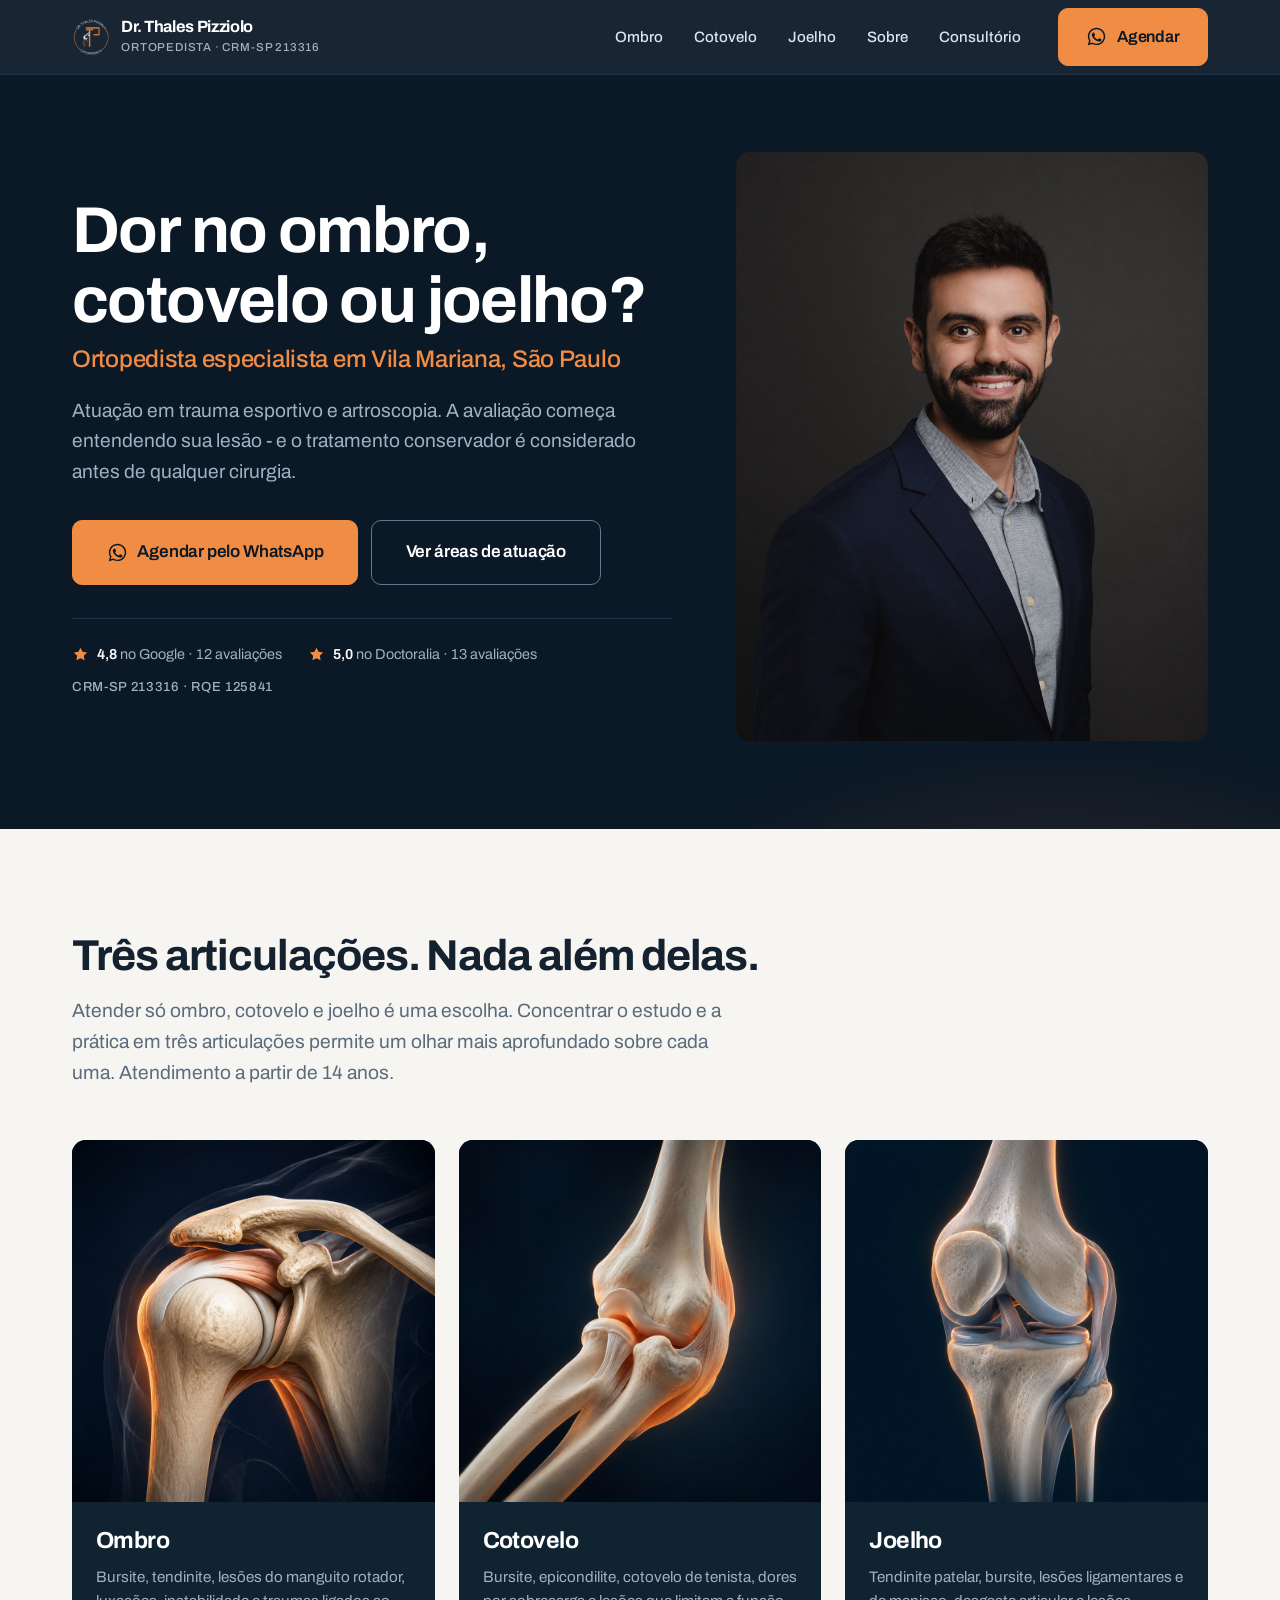
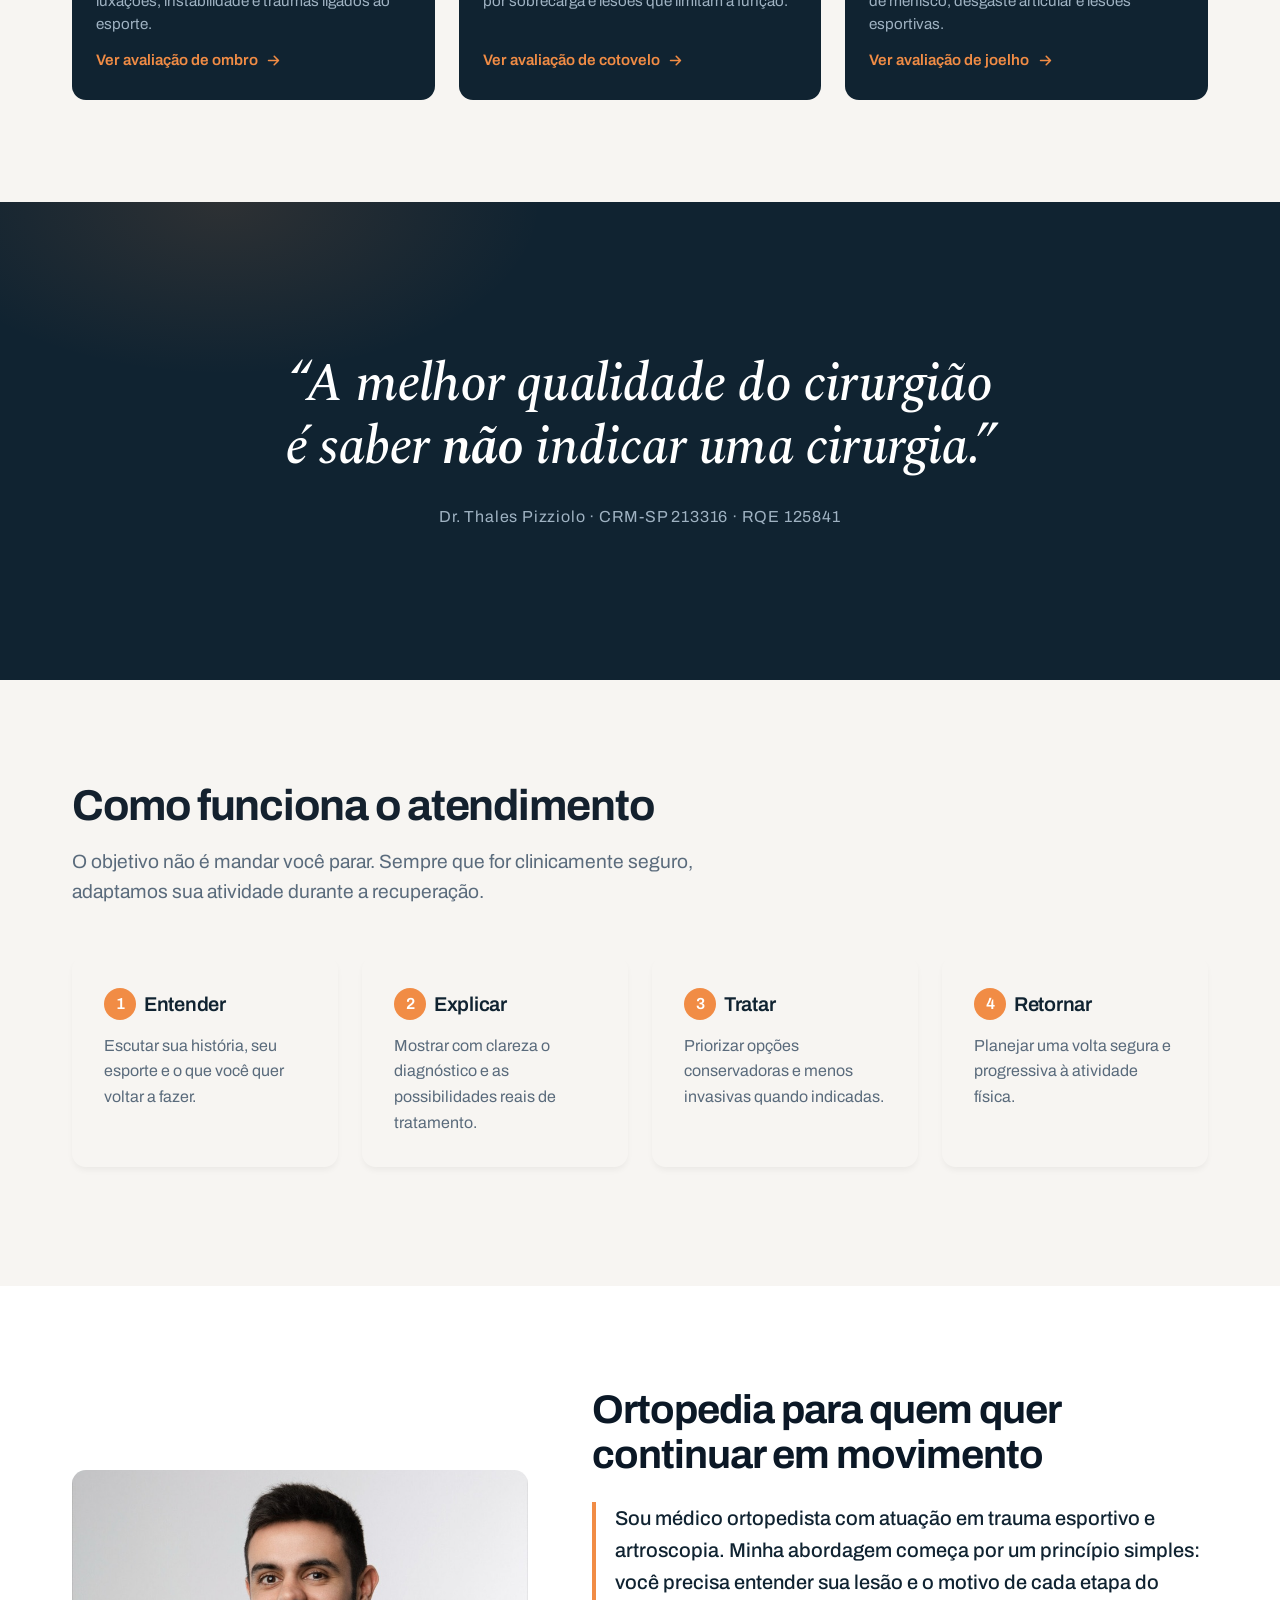
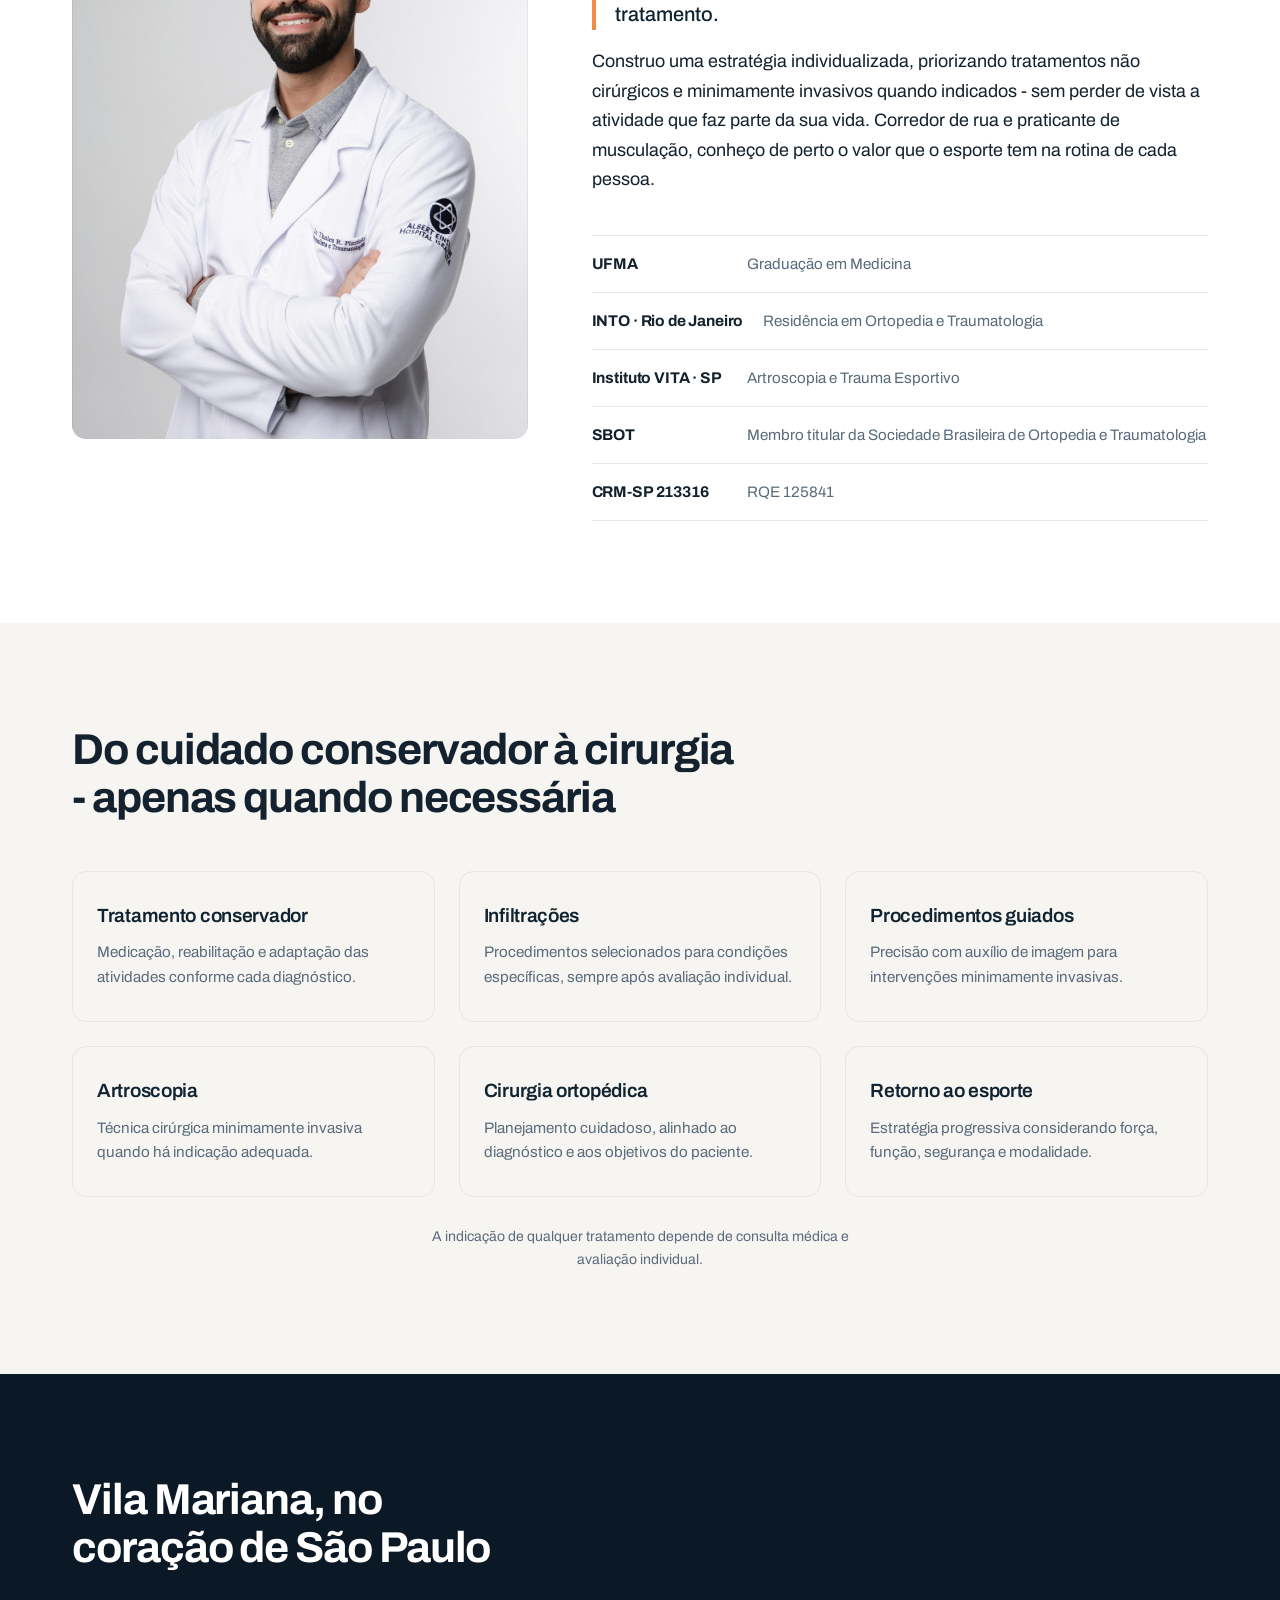
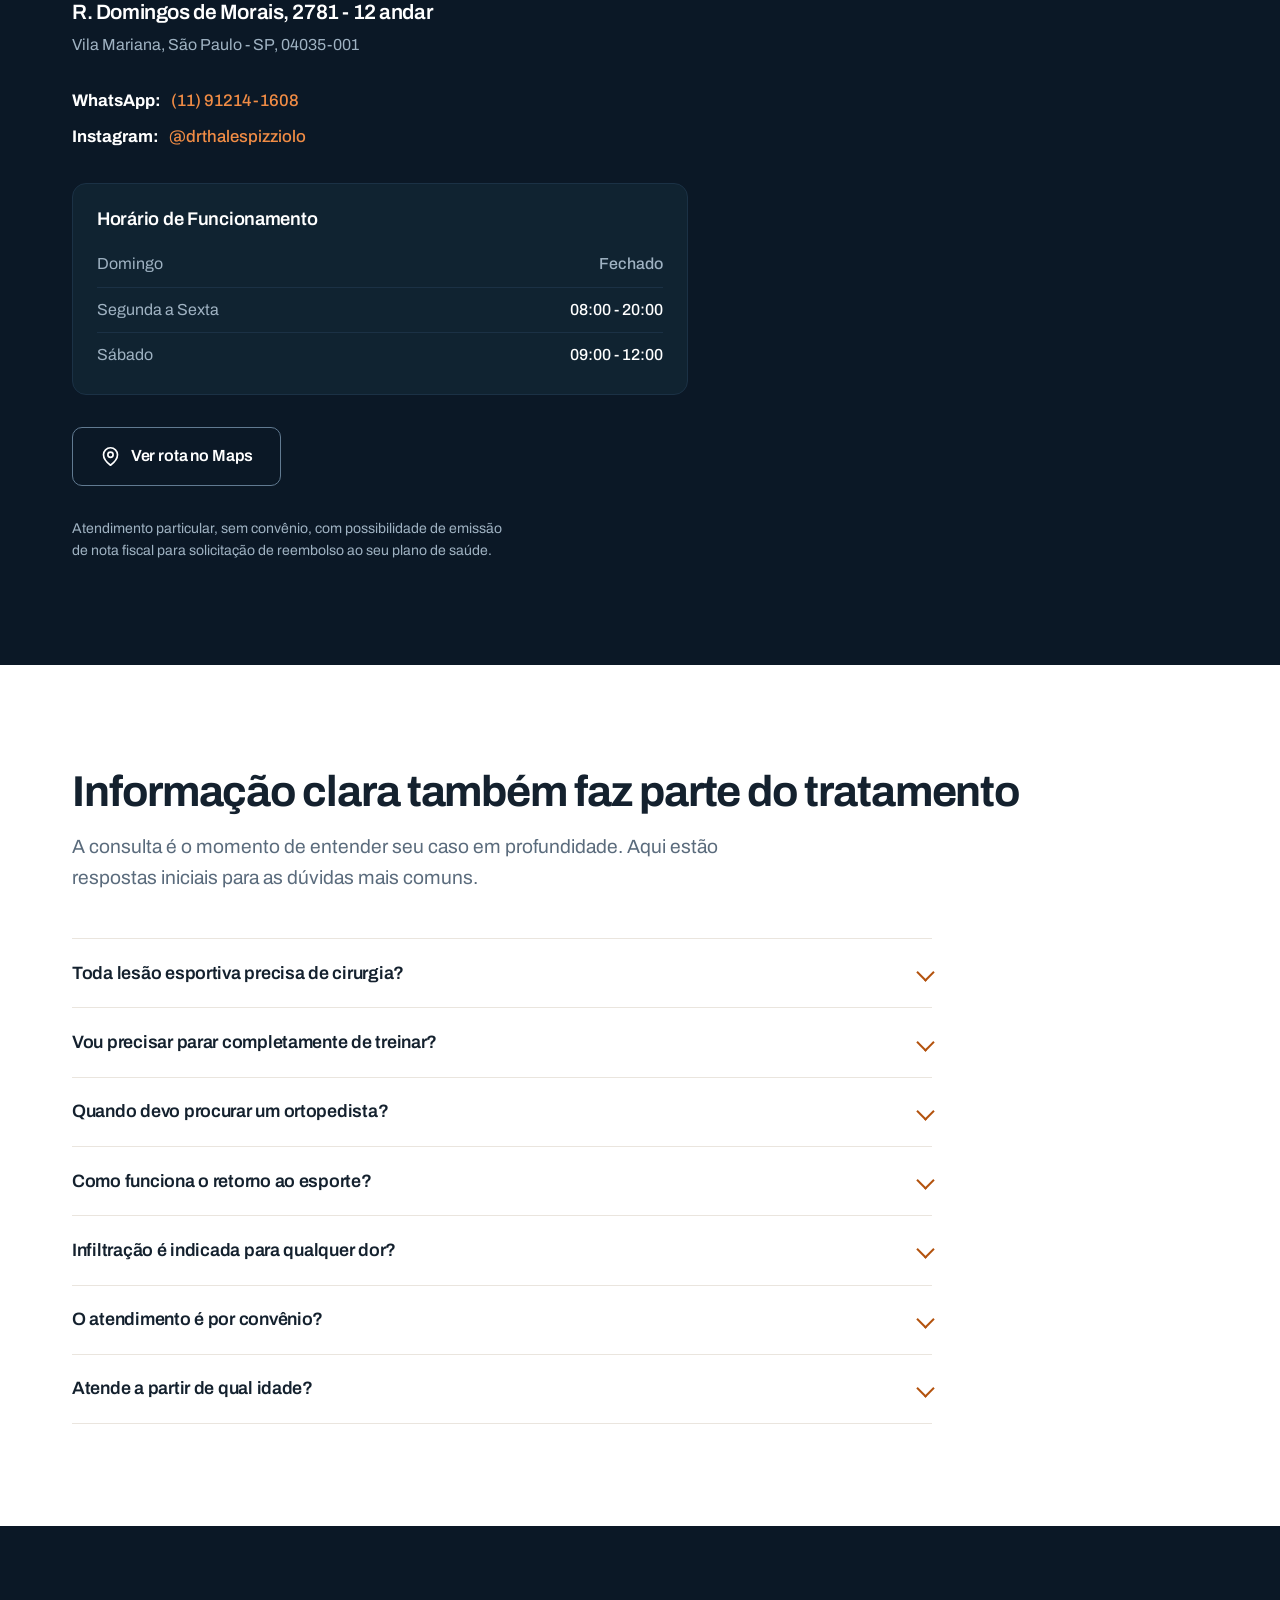
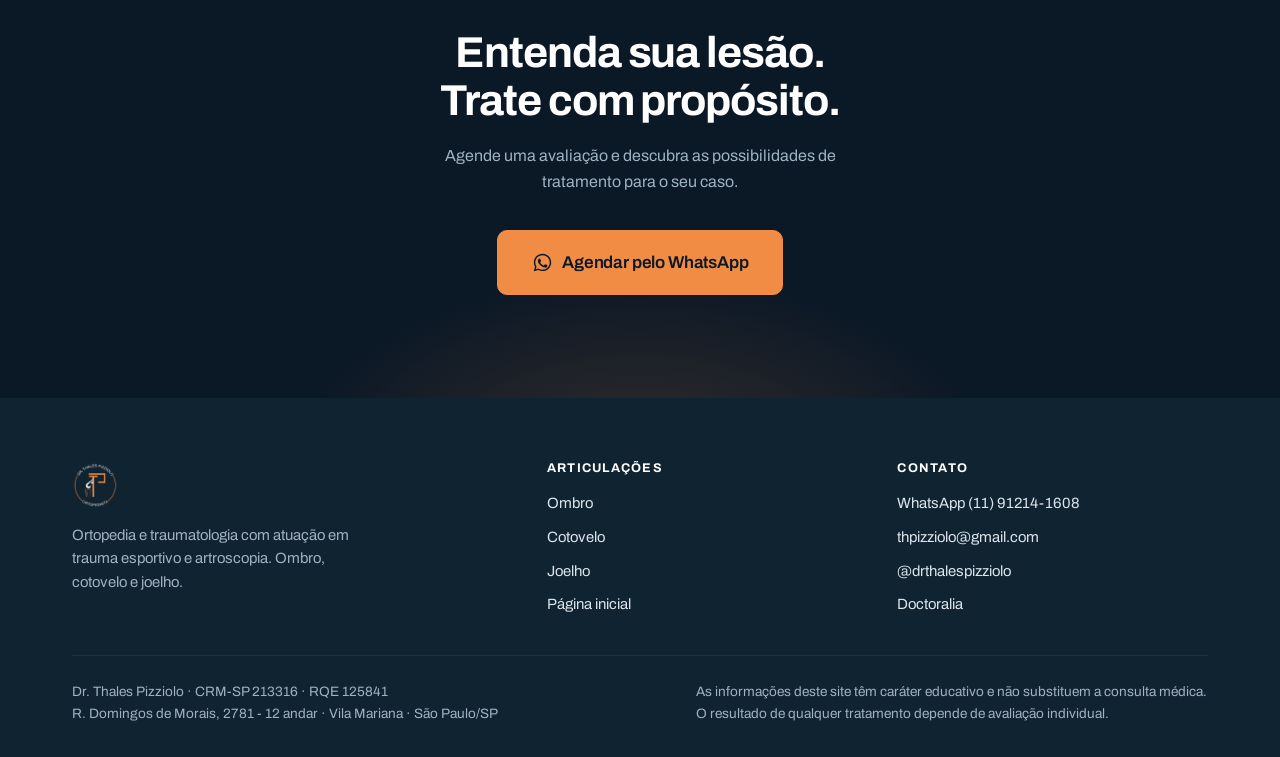
==== commit 5aa5792a: "feat: index.html regenerado com grades responsivas" ====
--- a/public/index.html
+++ b/public/index.html
@@ -140,7 +140,7 @@
   <div class="wrap">
     <h2>Como funciona o atendimento</h2>
     <p class="lede" style="margin-top:1rem">O objetivo não é mandar você parar. Sempre que for clinicamente seguro, adaptamos sua atividade durante a recuperação.</p>
-    <ol class="steps" style="display: grid; grid-template-columns: repeat(auto-fit, minmax(250px, 1fr)); gap: 1.5rem; margin-top: 3rem; list-style: none; padding: 0;">
+    <ol class="steps" style="gap: 1.5rem; margin-top: 3rem; list-style: none; padding: 0;">
       <li class="step" style="background: var(--bone-100); padding: 2rem; border-radius: var(--r); box-shadow: 0 4px 6px -1px rgba(0,0,0,0.05); transition: transform 0.3s ease, box-shadow 0.3s ease;"><h3 style="font-size: 1.25rem; color: var(--navy-800); margin-bottom: 0.8rem; display: flex; align-items: center; gap: 0.5rem;"><span style="display: flex; align-items: center; justify-content: center; width: 32px; height: 32px; border-radius: 50%; background: var(--orange); color: #fff; font-size: 1rem;">1</span> Entender</h3><p style="color: var(--muted); font-size: 1rem; line-height: 1.6;">Escutar sua história, seu esporte e o que você quer voltar a fazer.</p></li>
       <li class="step" style="background: var(--bone-100); padding: 2rem; border-radius: var(--r); box-shadow: 0 4px 6px -1px rgba(0,0,0,0.05); transition: transform 0.3s ease, box-shadow 0.3s ease;"><h3 style="font-size: 1.25rem; color: var(--navy-800); margin-bottom: 0.8rem; display: flex; align-items: center; gap: 0.5rem;"><span style="display: flex; align-items: center; justify-content: center; width: 32px; height: 32px; border-radius: 50%; background: var(--orange); color: #fff; font-size: 1rem;">2</span> Explicar</h3><p style="color: var(--muted); font-size: 1rem; line-height: 1.6;">Mostrar com clareza o diagnóstico e as possibilidades reais de tratamento.</p></li>
       <li class="step" style="background: var(--bone-100); padding: 2rem; border-radius: var(--r); box-shadow: 0 4px 6px -1px rgba(0,0,0,0.05); transition: transform 0.3s ease, box-shadow 0.3s ease;"><h3 style="font-size: 1.25rem; color: var(--navy-800); margin-bottom: 0.8rem; display: flex; align-items: center; gap: 0.5rem;"><span style="display: flex; align-items: center; justify-content: center; width: 32px; height: 32px; border-radius: 50%; background: var(--orange); color: #fff; font-size: 1rem;">3</span> Tratar</h3><p style="color: var(--muted); font-size: 1rem; line-height: 1.6;">Priorizar opções conservadoras e menos invasivas quando indicadas.</p></li>
@@ -174,7 +174,7 @@
 <section id="tratamentos">
   <div class="wrap">
     <h2>Do cuidado conservador à cirurgia - apenas quando necessária</h2>
-    <ul class="treat" style="display: grid; grid-template-columns: repeat(auto-fit, minmax(280px, 1fr)); gap: 1.5rem; background: transparent; padding: 0; margin-top: 3rem;">
+    <ul class="treat" style="gap: 1.5rem; background: transparent; padding: 0; margin-top: 3rem;">
       <li class="treat-card" style="background: var(--bone-100); padding: 2rem 1.5rem; border: 1px solid var(--bone-200); border-radius: var(--r); transition: transform 0.3s ease, box-shadow 0.3s ease, border-color 0.3s ease;"><h3 style="font-size: 1.2rem; margin-bottom: 0.8rem; color: var(--navy-800);">Tratamento conservador</h3><p style="color: var(--muted); font-size: 0.95rem; line-height: 1.6;">Medicação, reabilitação e adaptação das atividades conforme cada diagnóstico.</p></li>
       <li class="treat-card" style="background: var(--bone-100); padding: 2rem 1.5rem; border: 1px solid var(--bone-200); border-radius: var(--r); transition: transform 0.3s ease, box-shadow 0.3s ease, border-color 0.3s ease;"><h3 style="font-size: 1.2rem; margin-bottom: 0.8rem; color: var(--navy-800);">Infiltrações</h3><p style="color: var(--muted); font-size: 0.95rem; line-height: 1.6;">Procedimentos selecionados para condições específicas, sempre após avaliação individual.</p></li>
       <li class="treat-card" style="background: var(--bone-100); padding: 2rem 1.5rem; border: 1px solid var(--bone-200); border-radius: var(--r); transition: transform 0.3s ease, box-shadow 0.3s ease, border-color 0.3s ease;"><h3 style="font-size: 1.2rem; margin-bottom: 0.8rem; color: var(--navy-800);">Procedimentos guiados</h3><p style="color: var(--muted); font-size: 0.95rem; line-height: 1.6;">Precisão com auxílio de imagem para intervenções minimamente invasivas.</p></li>
--- a/public/assets/style.css
+++ b/public/assets/style.css
@@ -237,8 +237,12 @@
 }
 .joint-go svg{width:17px;height:17px;transition:transform .25s var(--ease)}
 .joint:hover .joint-go svg{transform:translateX(4px)}
-@media (max-width:820px){.joints{grid-template-columns:1fr}.joint{flex-direction:row;align-items:stretch}.joint-img{flex:0 0 38%;aspect-ratio:auto}}
-@media (max-width:480px){.joint{flex-direction:column}.joint-img{flex:none;aspect-ratio:16/10}}
+@media (max-width:820px){
+  .joints{grid-template-columns:repeat(2,1fr)}
+  .joint:last-child{grid-column:1/-1;flex-direction:row;align-items:stretch}
+  .joint:last-child .joint-img{flex:0 0 42%;aspect-ratio:auto}
+  .joint:last-child .joint-body{padding:1.2rem 1.3rem}
+}
 
 /* --- frase de posicionamento -------------------------------------------- */
 .stance{background:var(--navy-800);position:relative;overflow:hidden}
@@ -259,18 +263,9 @@
   font-size:.93rem;color:var(--on-navy-muted);letter-spacing:.02em;
 }
 
-/* --- processo ----------------------------------------------------------- */
-.steps{display:grid;grid-template-columns:repeat(4,1fr);gap:0;margin:clamp(2.2rem,4vw,3rem) 0 0;padding:0;list-style:none;counter-reset:etapa;border-top:1px solid var(--bone-200)}
-.step{padding:1.8rem 1.5rem 0 0;border-right:1px solid var(--bone-200);position:relative;counter-increment:etapa}
-.step:last-child{border-right:0}
-.step::before{
-  content:"";position:absolute;top:-1px;left:0;width:34%;height:3px;background:var(--orange);
-}
-.step h3{margin:0 0 .5rem}
-.step h3::before{content:counter(etapa) ".";color:var(--orange-ink);margin-right:.45rem;font-variant-numeric:tabular-nums}
-.step p{color:var(--muted);font-size:.95rem;line-height:1.55;padding-right:.6rem}
-@media (max-width:860px){.steps{grid-template-columns:1fr 1fr}.step:nth-child(2){border-right:0}.step:nth-child(-n+2){padding-bottom:1.6rem;border-bottom:1px solid var(--bone-200)}}
-@media (max-width:520px){.steps{grid-template-columns:1fr}.step{border-right:0;padding-right:0}.step:not(:last-child){border-bottom:1px solid var(--bone-200);padding-bottom:1.6rem}}
+/* --- processo: grade de cartões (numeração e visual vêm do style inline em build.py) --- */
+.steps{display:grid;grid-template-columns:repeat(4,1fr)}
+@media (max-width:860px){.steps{grid-template-columns:repeat(2,1fr)}}
 
 /* --- duas colunas com foto --------------------------------------------- */
 .split{display:grid;grid-template-columns:.85fr 1.15fr;gap:clamp(2rem,5vw,4.2rem);align-items:center}
@@ -302,15 +297,11 @@
 .on-dark .conds li{border-color:var(--navy-700)}
 .on-dark .conds svg{color:var(--orange)}
 .on-dark .conds em{color:var(--on-navy-muted)}
-@media (max-width:700px){.conds{grid-template-columns:1fr}}
-
-/* --- tratamentos -------------------------------------------------------- */
-.treat{list-style:none;margin:clamp(2.2rem,4vw,3rem) 0 0;padding:0;display:grid;grid-template-columns:repeat(3,1fr);gap:1px;background:var(--bone-200)}
-.treat li{background:var(--bone);padding:1.7rem 1.5rem}
-.treat h3{margin-bottom:.5rem}
-.treat p{color:var(--muted);font-size:.94rem;line-height:1.55}
-@media (max-width:860px){.treat{grid-template-columns:1fr 1fr}}
-@media (max-width:560px){.treat{grid-template-columns:1fr}}
+@media (max-width:700px){.conds{gap:.15rem 1rem}}
+
+/* --- tratamentos: grade de cartões (visual vem do style inline em build.py) --- */
+.treat{list-style:none;margin:clamp(2.2rem,4vw,3rem) 0 0;padding:0;display:grid;grid-template-columns:repeat(3,1fr)}
+@media (max-width:860px){.treat{grid-template-columns:repeat(2,1fr)}}
 
 /* --- consultório -------------------------------------------------------- */
 .addr{font-style:normal;margin-top:1.6rem}
@@ -425,4 +416,3 @@
 }
 
 .joints-2{grid-template-columns:repeat(2,1fr);max-width:840px}
-@media (max-width:820px){.joints-2{grid-template-columns:1fr}}
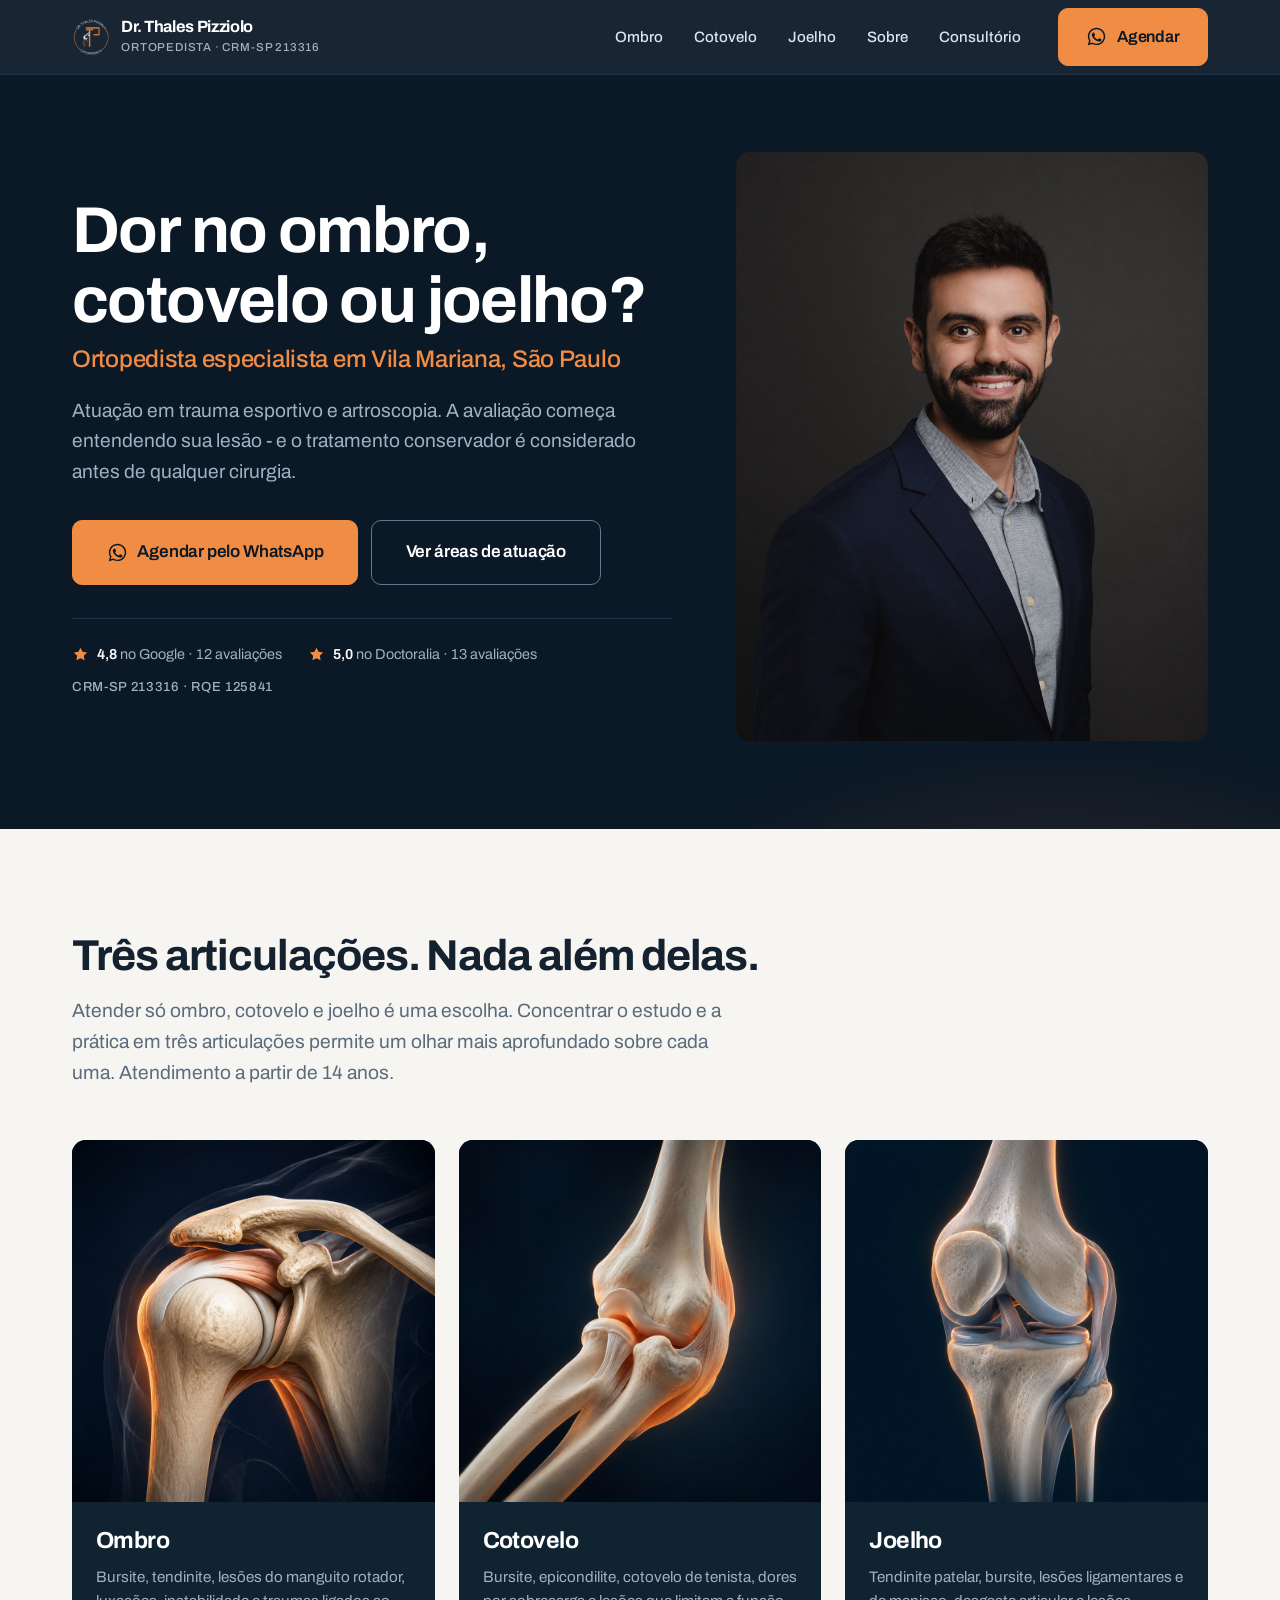
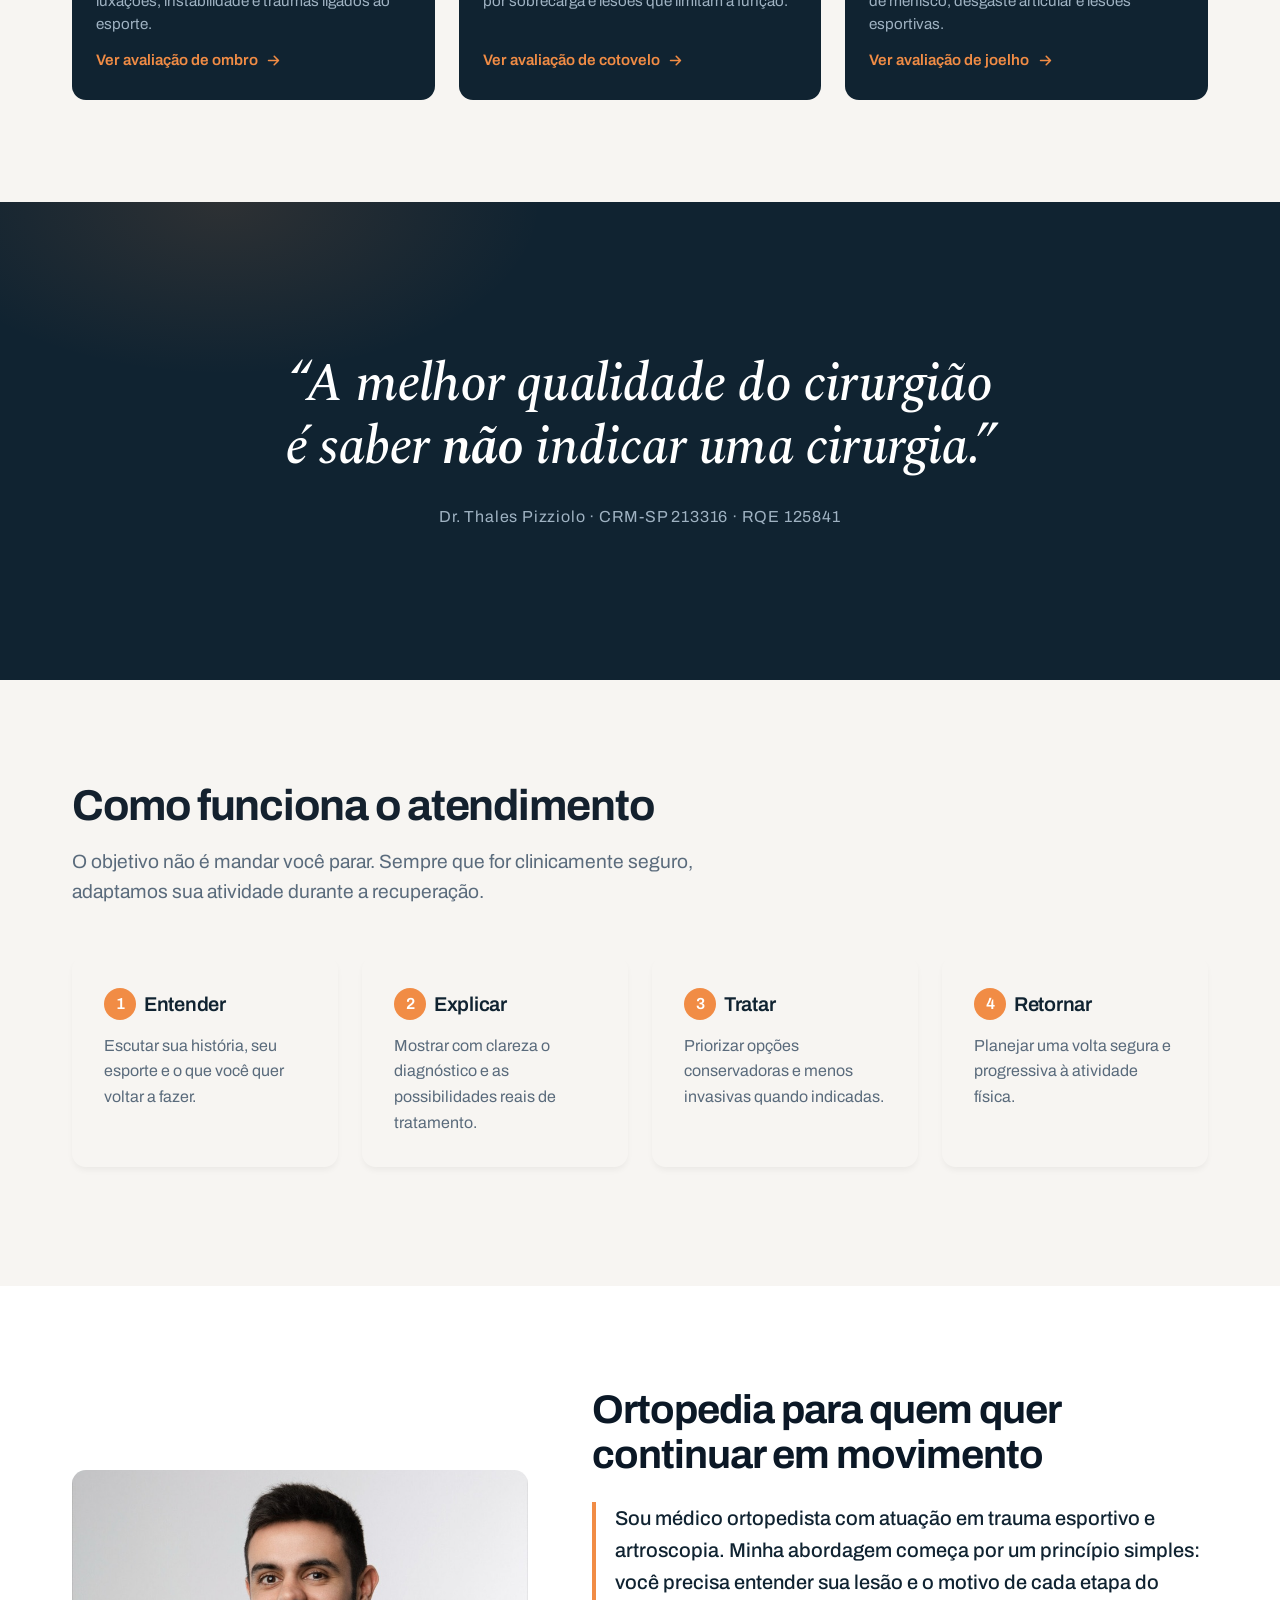
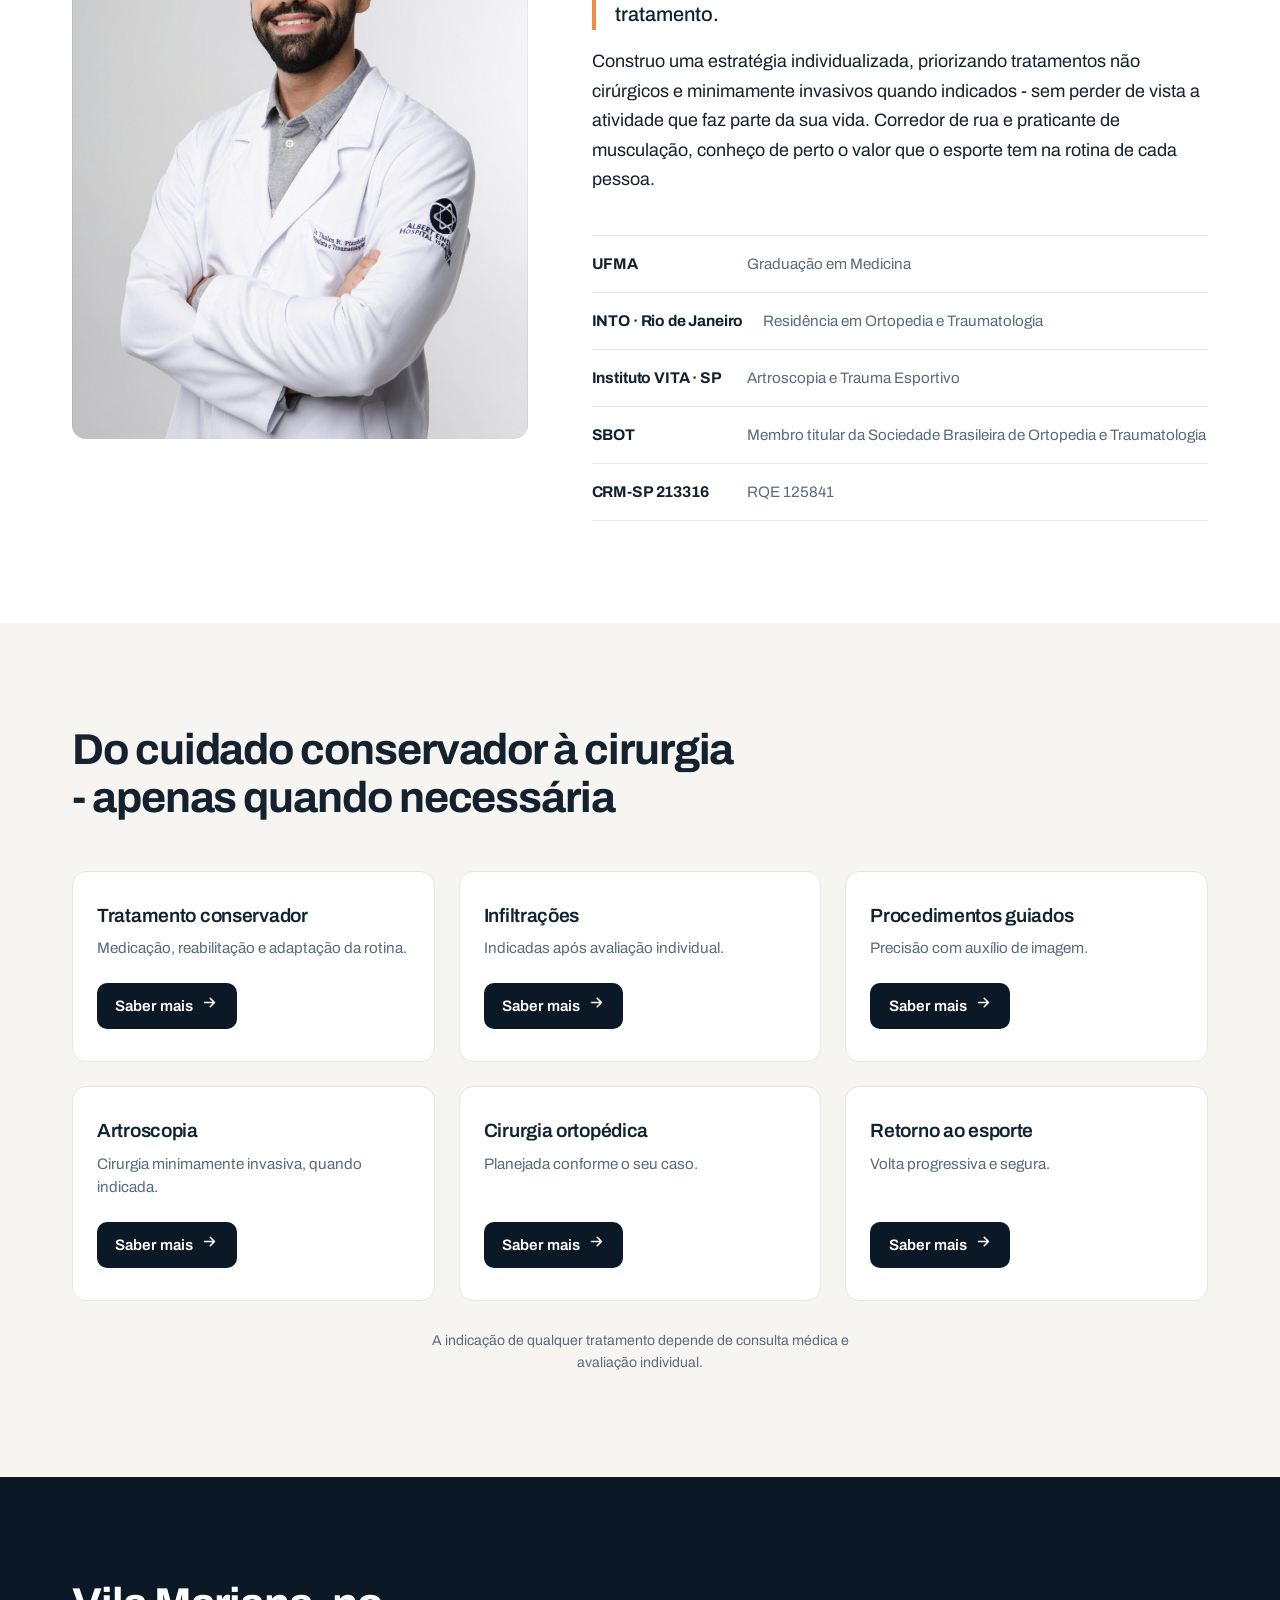
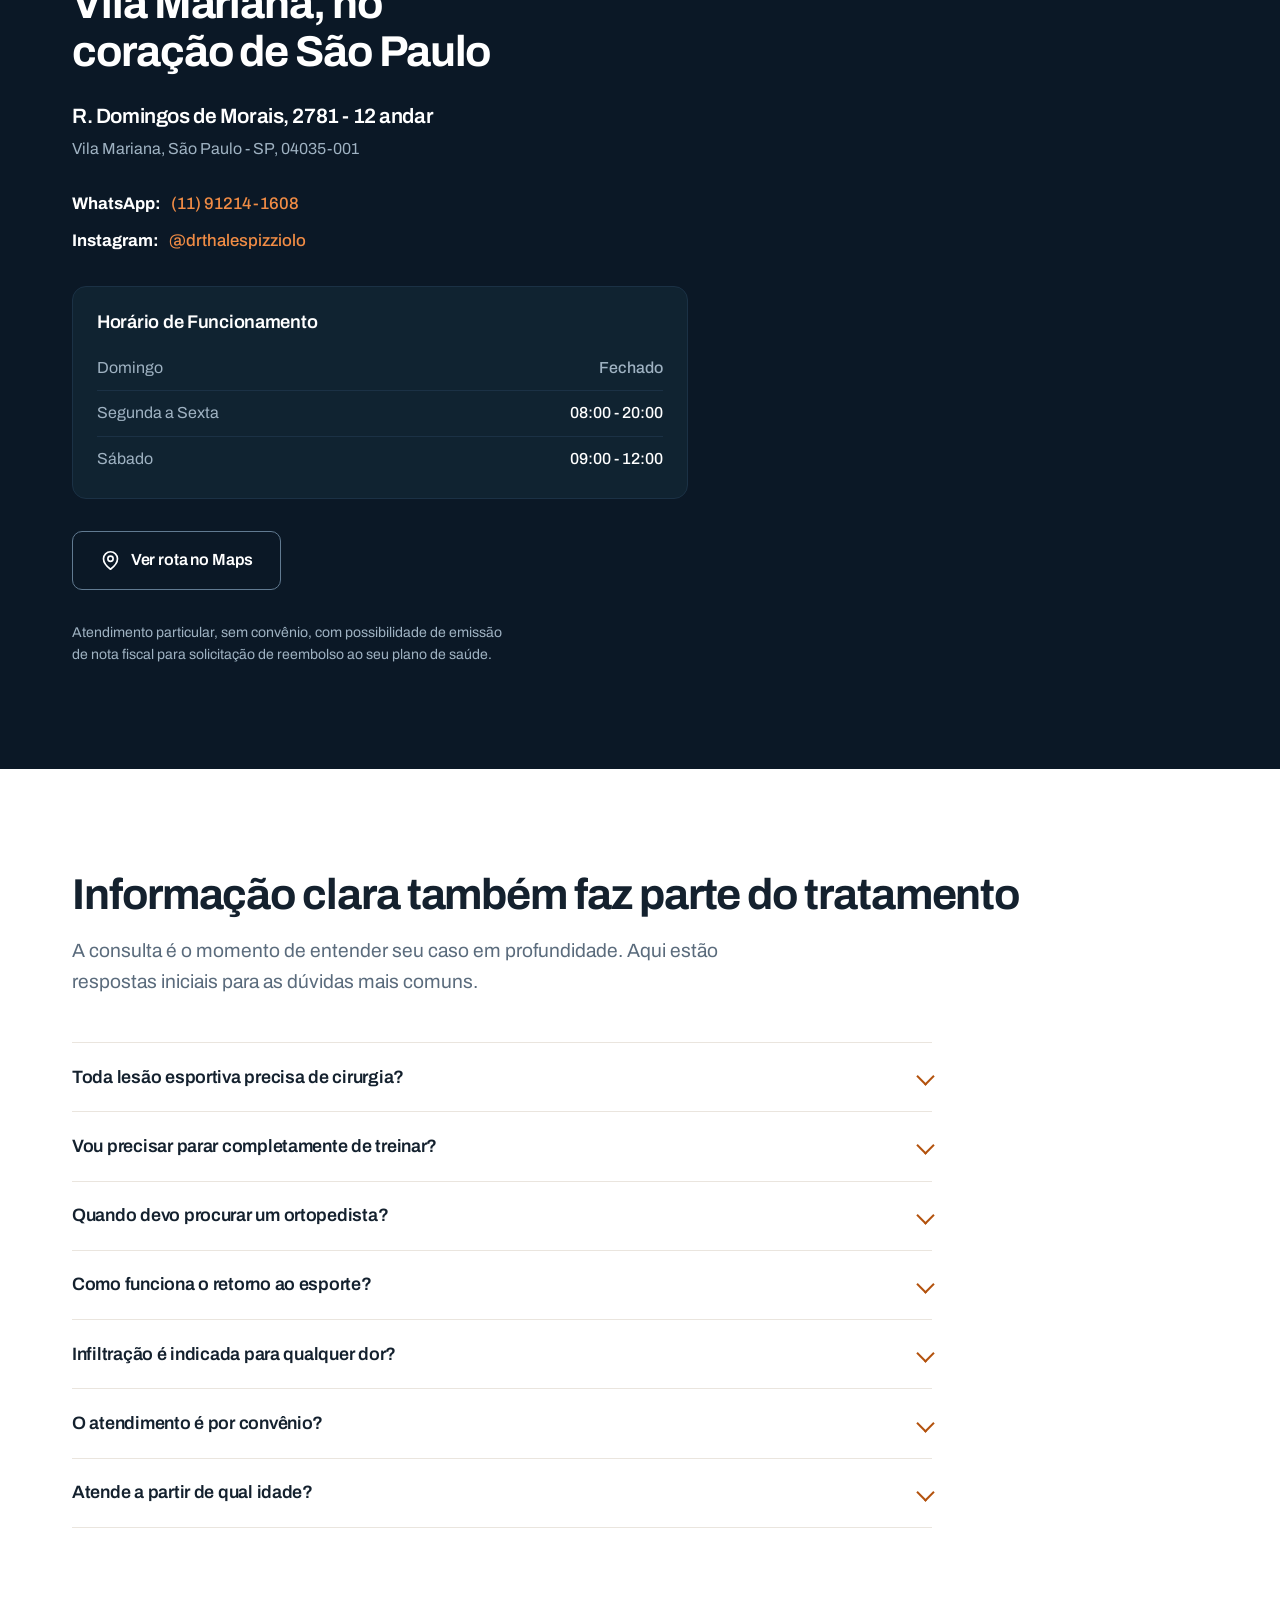
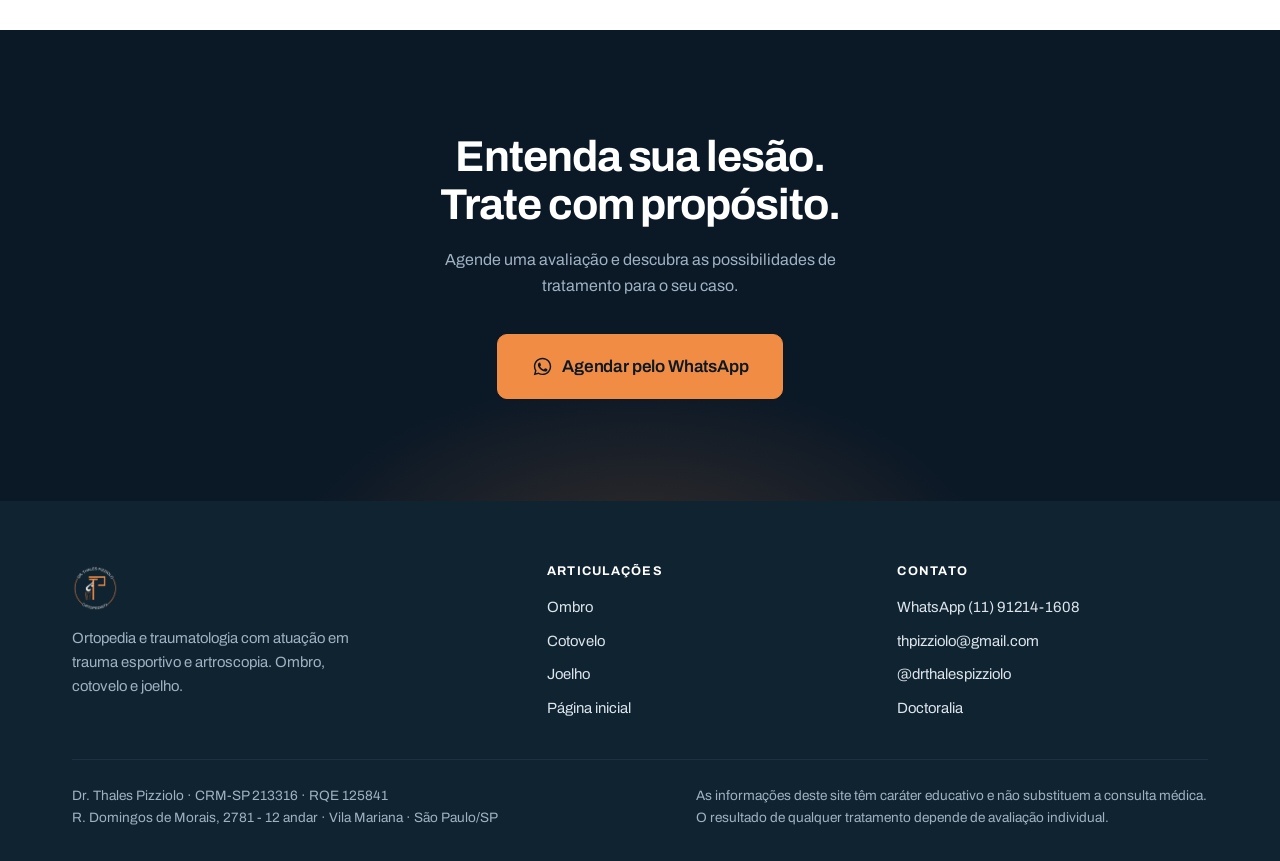
==== commit cc875c61: "feat: index.html com tratamentos em 3 colunas e botão Saber mais" ====
--- a/public/index.html
+++ b/public/index.html
@@ -174,13 +174,13 @@
 <section id="tratamentos">
   <div class="wrap">
     <h2>Do cuidado conservador à cirurgia - apenas quando necessária</h2>
-    <ul class="treat" style="gap: 1.5rem; background: transparent; padding: 0; margin-top: 3rem;">
-      <li class="treat-card" style="background: var(--bone-100); padding: 2rem 1.5rem; border: 1px solid var(--bone-200); border-radius: var(--r); transition: transform 0.3s ease, box-shadow 0.3s ease, border-color 0.3s ease;"><h3 style="font-size: 1.2rem; margin-bottom: 0.8rem; color: var(--navy-800);">Tratamento conservador</h3><p style="color: var(--muted); font-size: 0.95rem; line-height: 1.6;">Medicação, reabilitação e adaptação das atividades conforme cada diagnóstico.</p></li>
-      <li class="treat-card" style="background: var(--bone-100); padding: 2rem 1.5rem; border: 1px solid var(--bone-200); border-radius: var(--r); transition: transform 0.3s ease, box-shadow 0.3s ease, border-color 0.3s ease;"><h3 style="font-size: 1.2rem; margin-bottom: 0.8rem; color: var(--navy-800);">Infiltrações</h3><p style="color: var(--muted); font-size: 0.95rem; line-height: 1.6;">Procedimentos selecionados para condições específicas, sempre após avaliação individual.</p></li>
-      <li class="treat-card" style="background: var(--bone-100); padding: 2rem 1.5rem; border: 1px solid var(--bone-200); border-radius: var(--r); transition: transform 0.3s ease, box-shadow 0.3s ease, border-color 0.3s ease;"><h3 style="font-size: 1.2rem; margin-bottom: 0.8rem; color: var(--navy-800);">Procedimentos guiados</h3><p style="color: var(--muted); font-size: 0.95rem; line-height: 1.6;">Precisão com auxílio de imagem para intervenções minimamente invasivas.</p></li>
-      <li class="treat-card" style="background: var(--bone-100); padding: 2rem 1.5rem; border: 1px solid var(--bone-200); border-radius: var(--r); transition: transform 0.3s ease, box-shadow 0.3s ease, border-color 0.3s ease;"><h3 style="font-size: 1.2rem; margin-bottom: 0.8rem; color: var(--navy-800);">Artroscopia</h3><p style="color: var(--muted); font-size: 0.95rem; line-height: 1.6;">Técnica cirúrgica minimamente invasiva quando há indicação adequada.</p></li>
-      <li class="treat-card" style="background: var(--bone-100); padding: 2rem 1.5rem; border: 1px solid var(--bone-200); border-radius: var(--r); transition: transform 0.3s ease, box-shadow 0.3s ease, border-color 0.3s ease;"><h3 style="font-size: 1.2rem; margin-bottom: 0.8rem; color: var(--navy-800);">Cirurgia ortopédica</h3><p style="color: var(--muted); font-size: 0.95rem; line-height: 1.6;">Planejamento cuidadoso, alinhado ao diagnóstico e aos objetivos do paciente.</p></li>
-      <li class="treat-card" style="background: var(--bone-100); padding: 2rem 1.5rem; border: 1px solid var(--bone-200); border-radius: var(--r); transition: transform 0.3s ease, box-shadow 0.3s ease, border-color 0.3s ease;"><h3 style="font-size: 1.2rem; margin-bottom: 0.8rem; color: var(--navy-800);">Retorno ao esporte</h3><p style="color: var(--muted); font-size: 0.95rem; line-height: 1.6;">Estratégia progressiva considerando força, função, segurança e modalidade.</p></li>
+    <ul class="treat">
+      <li class="treat-card"><h3>Tratamento conservador</h3><p>Medicação, reabilitação e adaptação da rotina.</p><a class="treat-btn" href="https://wa.me/5511912141608?text=Ol%C3%A1%21%20Vim%20pelo%20site%20e%20gostaria%20de%20saber%20mais%20sobre%3A%20Tratamento%20conservador.">Saber mais<span class="treat-btn-ic"><svg aria-hidden="true" focusable="false"><use href="#i-arrow"/></svg></span></a></li>
+      <li class="treat-card"><h3>Infiltrações</h3><p>Indicadas após avaliação individual.</p><a class="treat-btn" href="https://wa.me/5511912141608?text=Ol%C3%A1%21%20Vim%20pelo%20site%20e%20gostaria%20de%20saber%20mais%20sobre%3A%20Infiltra%C3%A7%C3%B5es.">Saber mais<span class="treat-btn-ic"><svg aria-hidden="true" focusable="false"><use href="#i-arrow"/></svg></span></a></li>
+      <li class="treat-card"><h3>Procedimentos guiados</h3><p>Precisão com auxílio de imagem.</p><a class="treat-btn" href="https://wa.me/5511912141608?text=Ol%C3%A1%21%20Vim%20pelo%20site%20e%20gostaria%20de%20saber%20mais%20sobre%3A%20Procedimentos%20guiados.">Saber mais<span class="treat-btn-ic"><svg aria-hidden="true" focusable="false"><use href="#i-arrow"/></svg></span></a></li>
+      <li class="treat-card"><h3>Artroscopia</h3><p>Cirurgia minimamente invasiva, quando indicada.</p><a class="treat-btn" href="https://wa.me/5511912141608?text=Ol%C3%A1%21%20Vim%20pelo%20site%20e%20gostaria%20de%20saber%20mais%20sobre%3A%20Artroscopia.">Saber mais<span class="treat-btn-ic"><svg aria-hidden="true" focusable="false"><use href="#i-arrow"/></svg></span></a></li>
+      <li class="treat-card"><h3>Cirurgia ortopédica</h3><p>Planejada conforme o seu caso.</p><a class="treat-btn" href="https://wa.me/5511912141608?text=Ol%C3%A1%21%20Vim%20pelo%20site%20e%20gostaria%20de%20saber%20mais%20sobre%3A%20Cirurgia%20ortop%C3%A9dica.">Saber mais<span class="treat-btn-ic"><svg aria-hidden="true" focusable="false"><use href="#i-arrow"/></svg></span></a></li>
+      <li class="treat-card"><h3>Retorno ao esporte</h3><p>Volta progressiva e segura.</p><a class="treat-btn" href="https://wa.me/5511912141608?text=Ol%C3%A1%21%20Vim%20pelo%20site%20e%20gostaria%20de%20saber%20mais%20sobre%3A%20Retorno%20ao%20esporte.">Saber mais<span class="treat-btn-ic"><svg aria-hidden="true" focusable="false"><use href="#i-arrow"/></svg></span></a></li>
     </ul>
     <p class="note" style="color:var(--muted); text-align: center; margin-inline: auto;">A indicação de qualquer tratamento depende de consulta médica e avaliação individual.</p>
   </div>
--- a/public/assets/style.css
+++ b/public/assets/style.css
@@ -299,9 +299,33 @@
 .on-dark .conds em{color:var(--on-navy-muted)}
 @media (max-width:700px){.conds{gap:.15rem 1rem}}
 
-/* --- tratamentos: grade de cartões (visual vem do style inline em build.py) --- */
-.treat{list-style:none;margin:clamp(2.2rem,4vw,3rem) 0 0;padding:0;display:grid;grid-template-columns:repeat(3,1fr)}
-@media (max-width:860px){.treat{grid-template-columns:repeat(2,1fr)}}
+/* --- tratamentos: 3 colunas em qualquer tela, cada cartão com botão visível --- */
+.treat{list-style:none;margin:clamp(2.2rem,4vw,3rem) 0 0;padding:0;display:grid;grid-template-columns:repeat(3,1fr);gap:1.5rem}
+.treat-card{
+  display:flex;flex-direction:column;padding:2rem 1.5rem;
+  border:1px solid var(--bone-200);border-radius:var(--r);background:#fff;
+  transition:transform .3s var(--ease),box-shadow .3s var(--ease),border-color .3s var(--ease);
+}
+.treat-card:hover{transform:translateY(-3px);border-color:var(--orange);box-shadow:0 14px 28px -16px rgba(11,24,38,.35)}
+.treat-card h3{font-size:1.2rem;margin-bottom:.6rem;color:var(--navy-800)}
+.treat-card p{color:var(--muted);font-size:.95rem;line-height:1.55;margin-bottom:1.4rem}
+.treat-btn{
+  margin-top:auto;align-self:flex-start;display:inline-flex;align-items:center;justify-content:center;gap:.5rem;
+  min-height:46px;padding:.65rem 1.15rem;border-radius:var(--r-sm);
+  background:var(--navy-900);color:#fff;font-weight:600;font-size:.95rem;text-decoration:none;
+  transition:background-color .2s var(--ease),color .2s var(--ease);
+}
+.treat-btn svg{width:17px;height:17px;transition:transform .25s var(--ease)}
+.treat-btn:hover{background:var(--orange);color:var(--navy-900)}
+.treat-btn:hover svg{transform:translateX(3px)}
+@media (max-width:640px){
+  .treat{gap:.6rem}
+  .treat-card{padding:.9rem .6rem}
+  .treat-card h3{font-size:.76rem;line-height:1.25;letter-spacing:-.02em;overflow-wrap:anywhere}
+  .treat-card p{font-size:.76rem;line-height:1.4;margin-bottom:.8rem}
+  .treat-btn{align-self:stretch;min-height:40px;padding:.5rem .3rem;font-size:.78rem}
+  .treat-btn-ic{display:none}
+}
 
 /* --- consultório -------------------------------------------------------- */
 .addr{font-style:normal;margin-top:1.6rem}
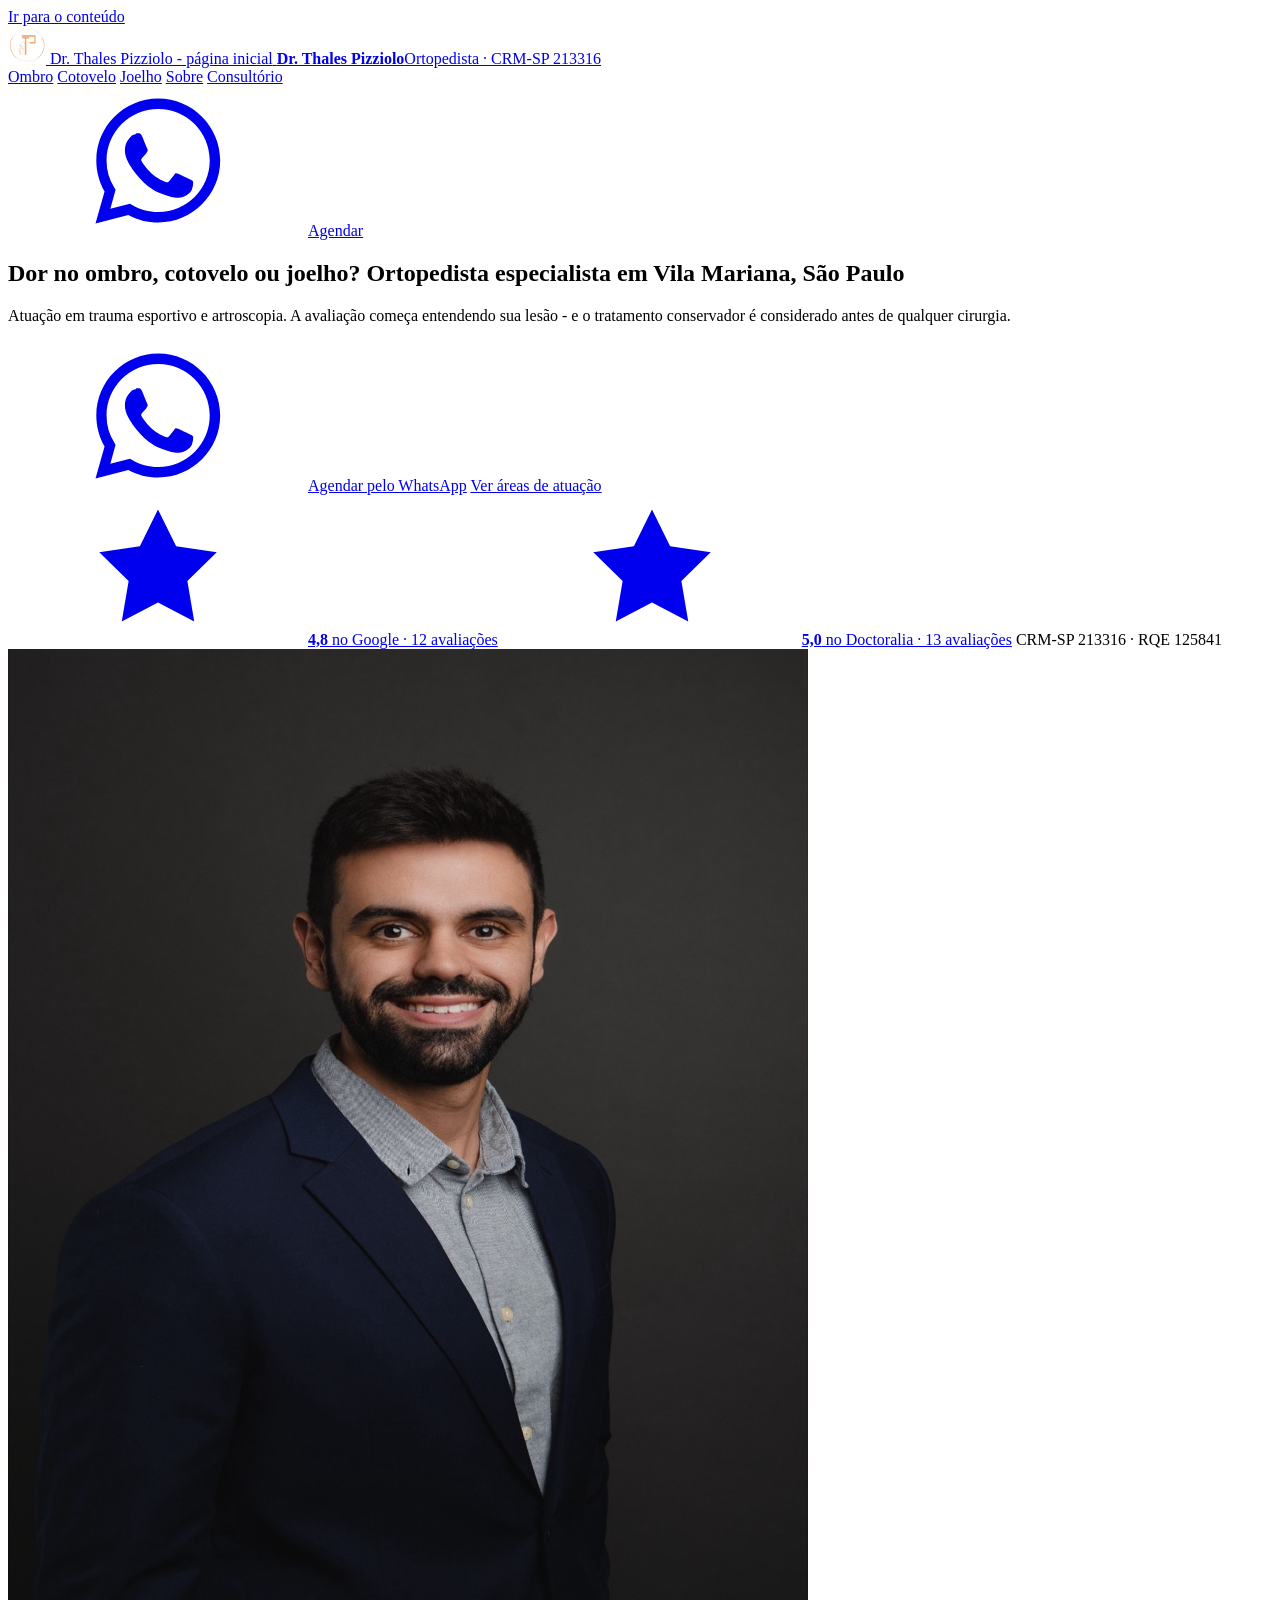
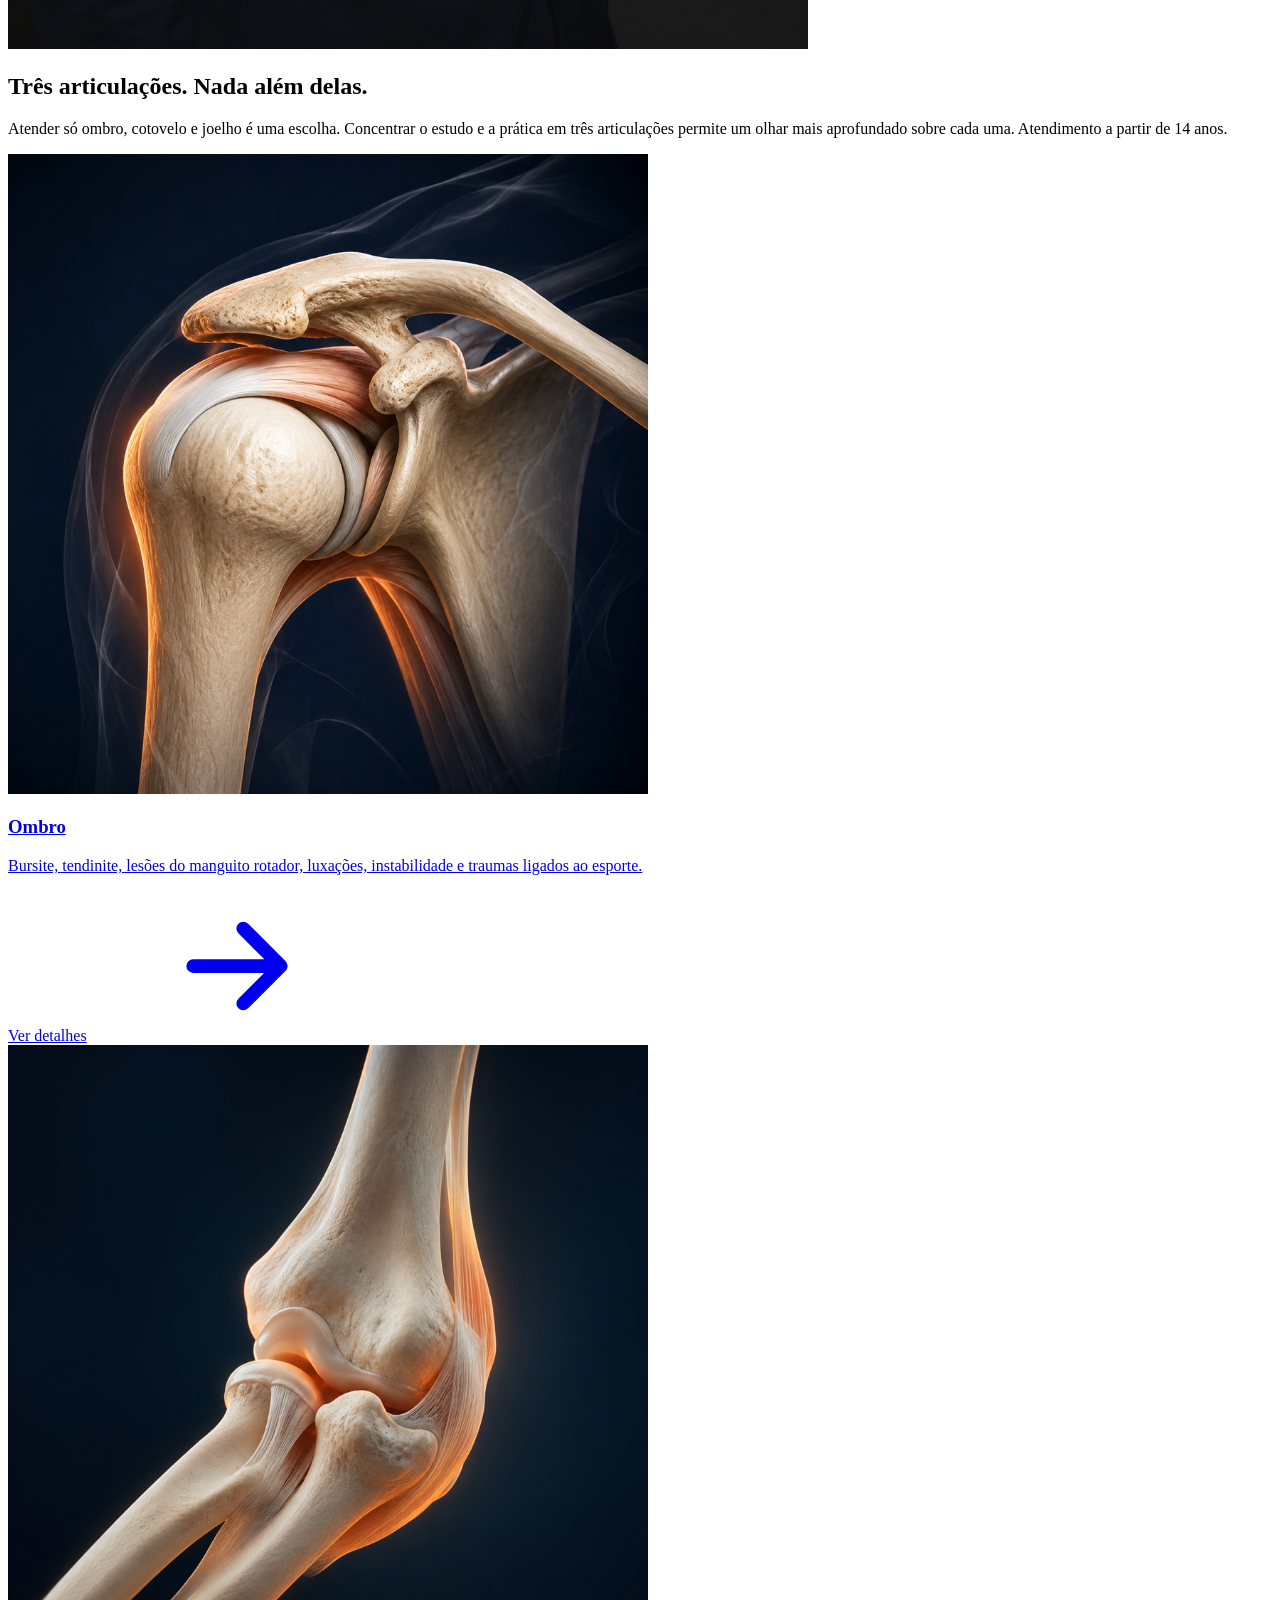
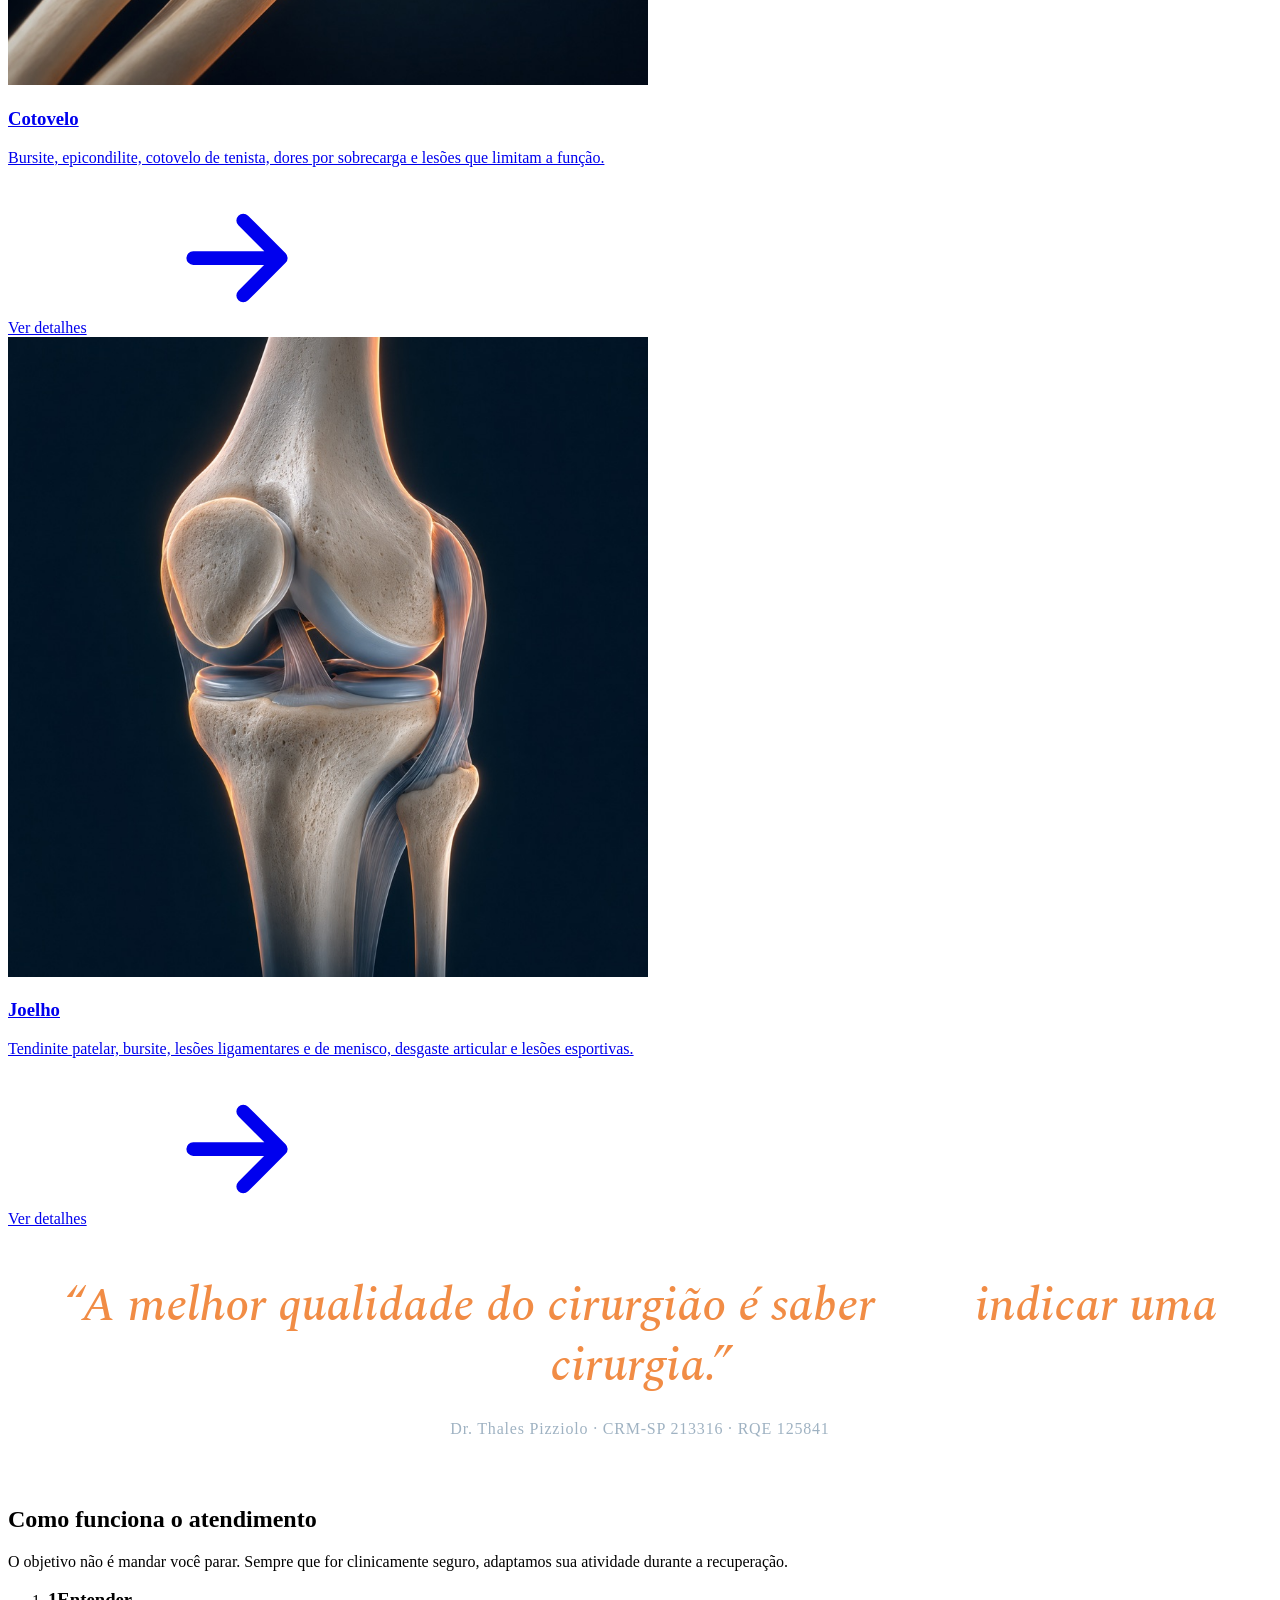
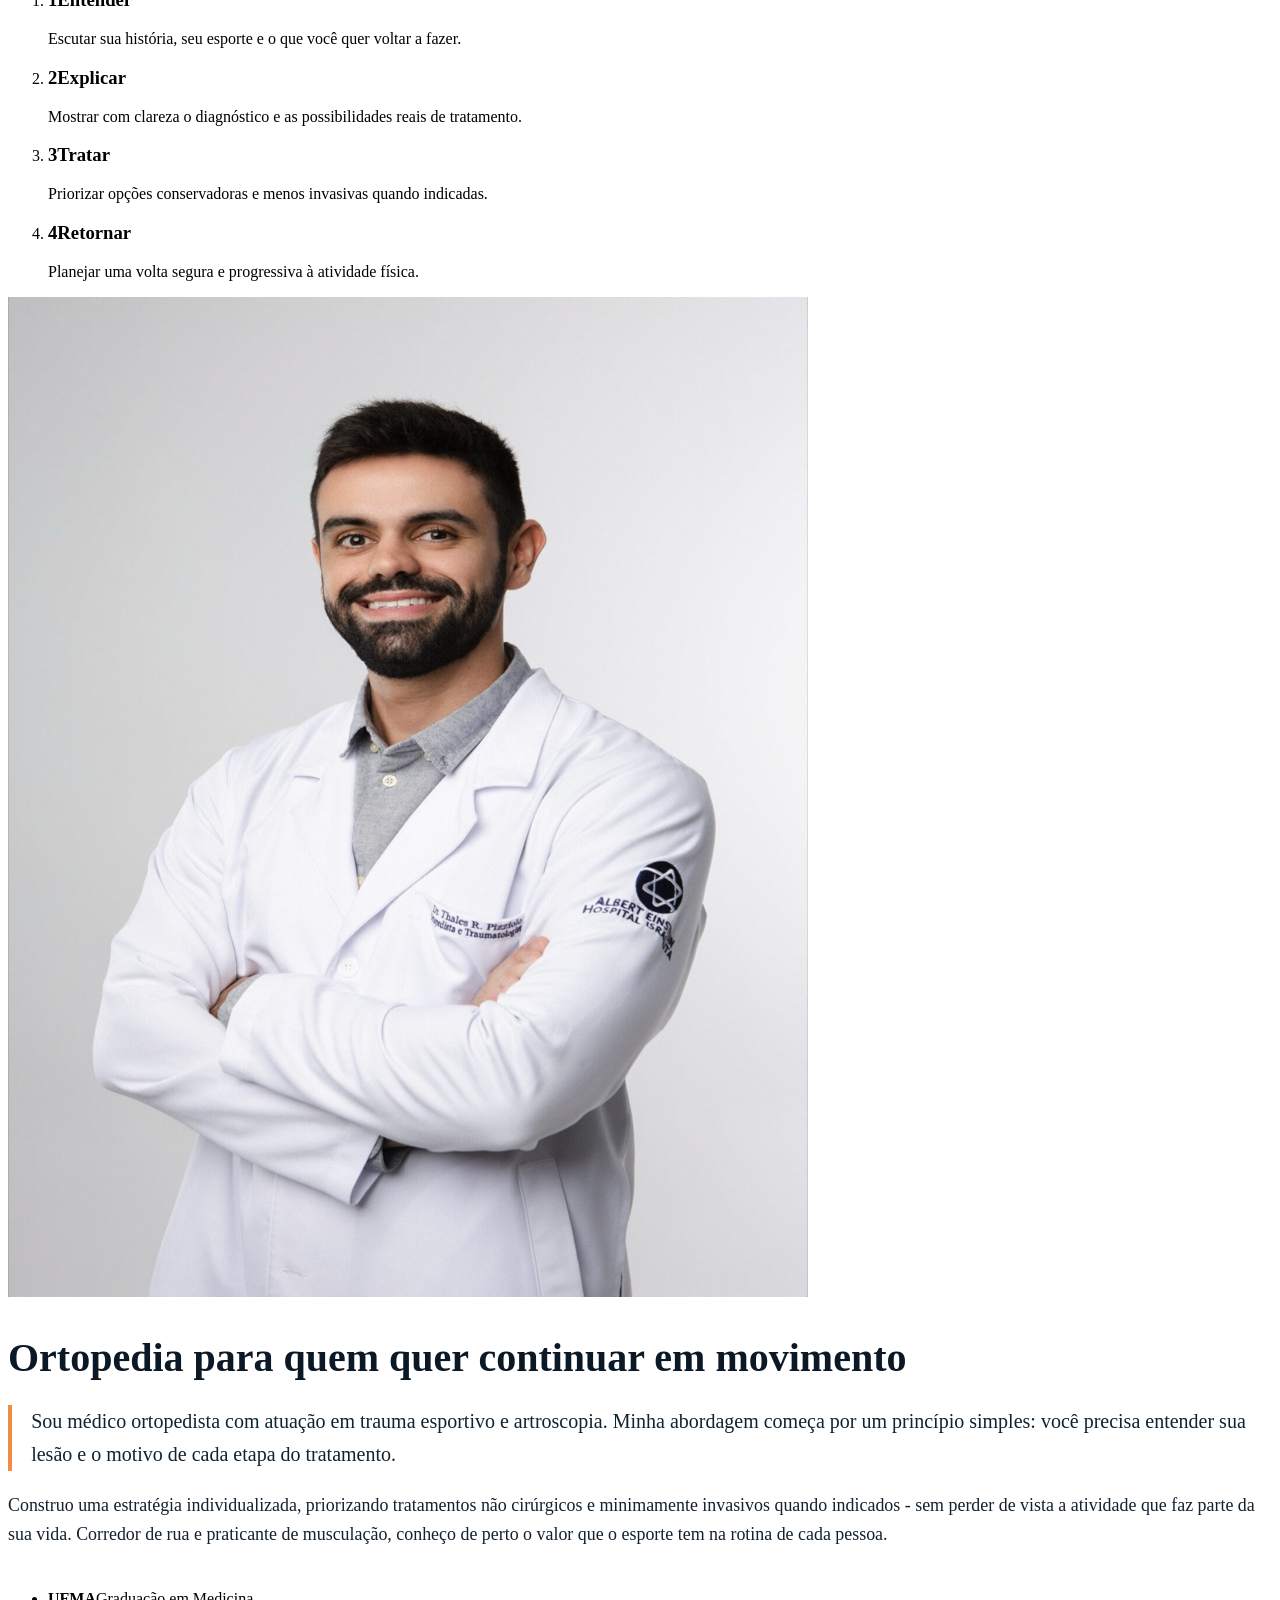
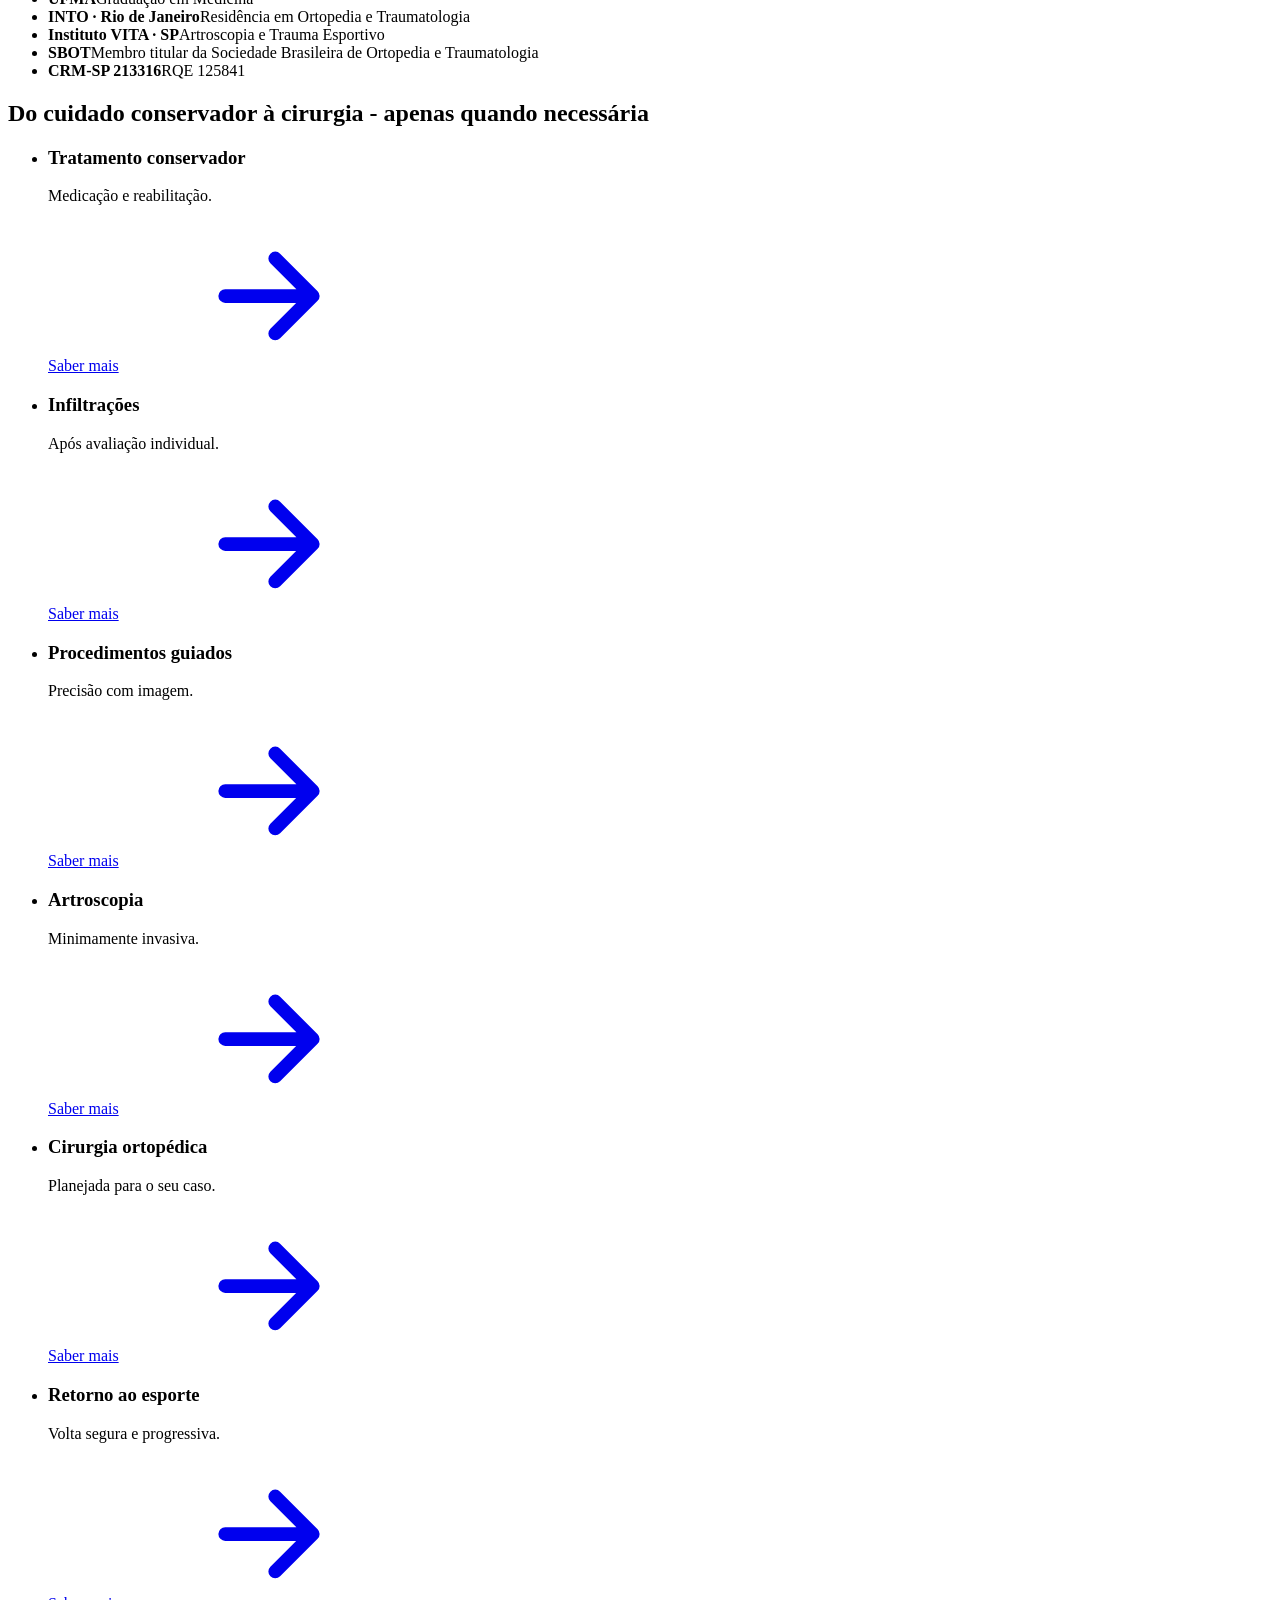
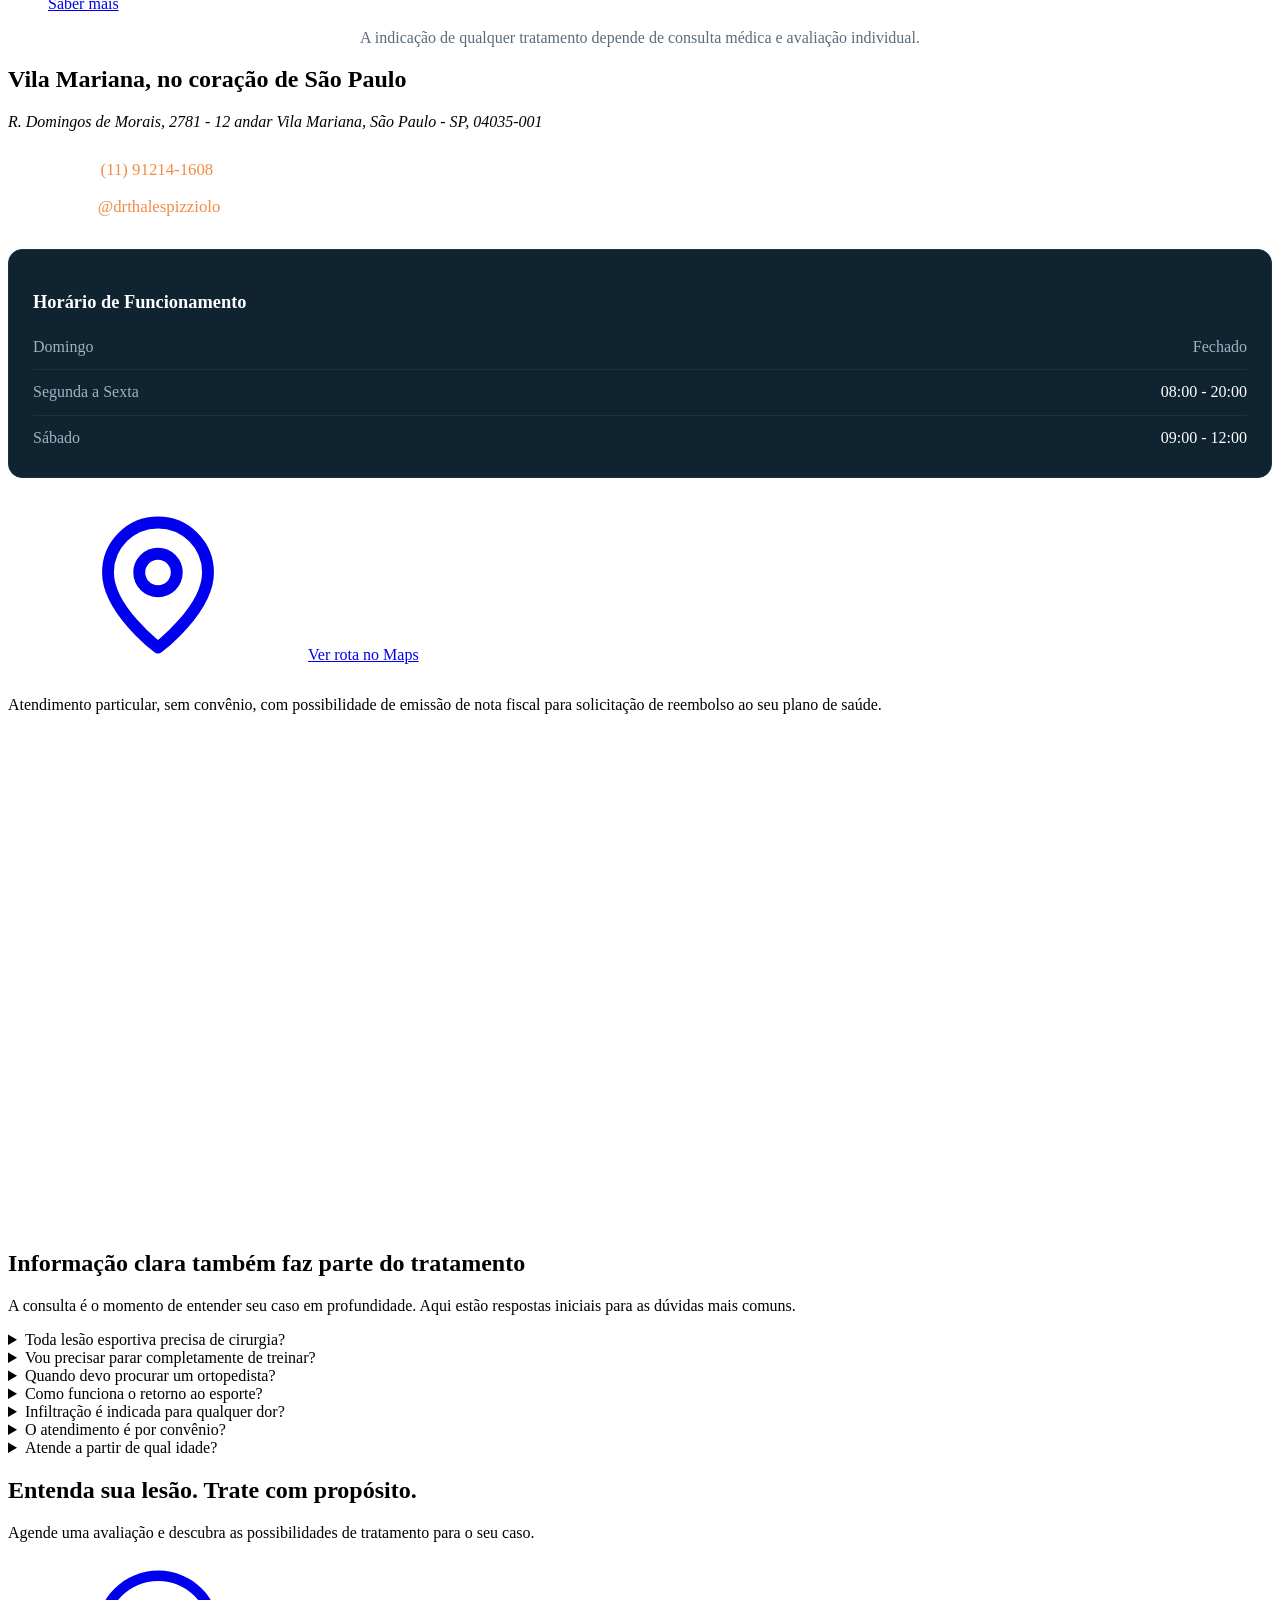
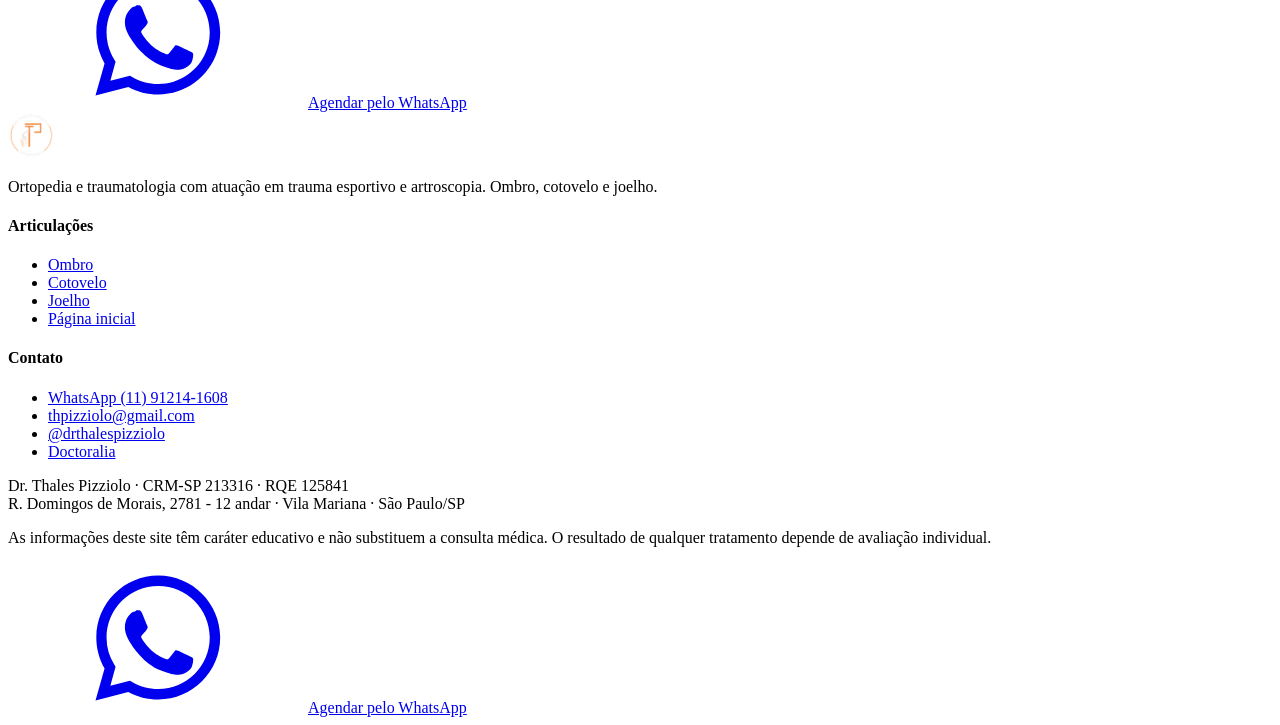
==== commit 5a84e946: "fix: index.html com Ver detalhes, tratamentos e passos em 2 colunas" ====
--- a/public/index.html
+++ b/public/index.html
@@ -104,7 +104,7 @@
         <div class="joint-body">
           <h3>Ombro</h3>
           <p>Bursite, tendinite, lesões do manguito rotador, luxações, instabilidade e traumas ligados ao esporte.</p>
-          <span class="joint-go">Ver avaliação de ombro<svg aria-hidden="true" focusable="false"><use href="#i-arrow"/></svg></span>
+          <span class="joint-go">Ver detalhes<svg aria-hidden="true" focusable="false"><use href="#i-arrow"/></svg></span>
         </div>
       </a>
       <a class="joint reveal" href="cotovelo/">
@@ -112,7 +112,7 @@
         <div class="joint-body">
           <h3>Cotovelo</h3>
           <p>Bursite, epicondilite, cotovelo de tenista, dores por sobrecarga e lesões que limitam a função.</p>
-          <span class="joint-go">Ver avaliação de cotovelo<svg aria-hidden="true" focusable="false"><use href="#i-arrow"/></svg></span>
+          <span class="joint-go">Ver detalhes<svg aria-hidden="true" focusable="false"><use href="#i-arrow"/></svg></span>
         </div>
       </a>
       <a class="joint reveal" href="joelho/">
@@ -120,7 +120,7 @@
         <div class="joint-body">
           <h3>Joelho</h3>
           <p>Tendinite patelar, bursite, lesões ligamentares e de menisco, desgaste articular e lesões esportivas.</p>
-          <span class="joint-go">Ver avaliação de joelho<svg aria-hidden="true" focusable="false"><use href="#i-arrow"/></svg></span>
+          <span class="joint-go">Ver detalhes<svg aria-hidden="true" focusable="false"><use href="#i-arrow"/></svg></span>
         </div>
       </a>
     </div>
@@ -140,11 +140,11 @@
   <div class="wrap">
     <h2>Como funciona o atendimento</h2>
     <p class="lede" style="margin-top:1rem">O objetivo não é mandar você parar. Sempre que for clinicamente seguro, adaptamos sua atividade durante a recuperação.</p>
-    <ol class="steps" style="gap: 1.5rem; margin-top: 3rem; list-style: none; padding: 0;">
-      <li class="step" style="background: var(--bone-100); padding: 2rem; border-radius: var(--r); box-shadow: 0 4px 6px -1px rgba(0,0,0,0.05); transition: transform 0.3s ease, box-shadow 0.3s ease;"><h3 style="font-size: 1.25rem; color: var(--navy-800); margin-bottom: 0.8rem; display: flex; align-items: center; gap: 0.5rem;"><span style="display: flex; align-items: center; justify-content: center; width: 32px; height: 32px; border-radius: 50%; background: var(--orange); color: #fff; font-size: 1rem;">1</span> Entender</h3><p style="color: var(--muted); font-size: 1rem; line-height: 1.6;">Escutar sua história, seu esporte e o que você quer voltar a fazer.</p></li>
-      <li class="step" style="background: var(--bone-100); padding: 2rem; border-radius: var(--r); box-shadow: 0 4px 6px -1px rgba(0,0,0,0.05); transition: transform 0.3s ease, box-shadow 0.3s ease;"><h3 style="font-size: 1.25rem; color: var(--navy-800); margin-bottom: 0.8rem; display: flex; align-items: center; gap: 0.5rem;"><span style="display: flex; align-items: center; justify-content: center; width: 32px; height: 32px; border-radius: 50%; background: var(--orange); color: #fff; font-size: 1rem;">2</span> Explicar</h3><p style="color: var(--muted); font-size: 1rem; line-height: 1.6;">Mostrar com clareza o diagnóstico e as possibilidades reais de tratamento.</p></li>
-      <li class="step" style="background: var(--bone-100); padding: 2rem; border-radius: var(--r); box-shadow: 0 4px 6px -1px rgba(0,0,0,0.05); transition: transform 0.3s ease, box-shadow 0.3s ease;"><h3 style="font-size: 1.25rem; color: var(--navy-800); margin-bottom: 0.8rem; display: flex; align-items: center; gap: 0.5rem;"><span style="display: flex; align-items: center; justify-content: center; width: 32px; height: 32px; border-radius: 50%; background: var(--orange); color: #fff; font-size: 1rem;">3</span> Tratar</h3><p style="color: var(--muted); font-size: 1rem; line-height: 1.6;">Priorizar opções conservadoras e menos invasivas quando indicadas.</p></li>
-      <li class="step" style="background: var(--bone-100); padding: 2rem; border-radius: var(--r); box-shadow: 0 4px 6px -1px rgba(0,0,0,0.05); transition: transform 0.3s ease, box-shadow 0.3s ease;"><h3 style="font-size: 1.25rem; color: var(--navy-800); margin-bottom: 0.8rem; display: flex; align-items: center; gap: 0.5rem;"><span style="display: flex; align-items: center; justify-content: center; width: 32px; height: 32px; border-radius: 50%; background: var(--orange); color: #fff; font-size: 1rem;">4</span> Retornar</h3><p style="color: var(--muted); font-size: 1rem; line-height: 1.6;">Planejar uma volta segura e progressiva à atividade física.</p></li>
+    <ol class="steps">
+      <li class="step"><h3><span class="step-n">1</span>Entender</h3><p>Escutar sua história, seu esporte e o que você quer voltar a fazer.</p></li>
+      <li class="step"><h3><span class="step-n">2</span>Explicar</h3><p>Mostrar com clareza o diagnóstico e as possibilidades reais de tratamento.</p></li>
+      <li class="step"><h3><span class="step-n">3</span>Tratar</h3><p>Priorizar opções conservadoras e menos invasivas quando indicadas.</p></li>
+      <li class="step"><h3><span class="step-n">4</span>Retornar</h3><p>Planejar uma volta segura e progressiva à atividade física.</p></li>
     </ol>
   </div>
 </section>
@@ -175,12 +175,12 @@
   <div class="wrap">
     <h2>Do cuidado conservador à cirurgia - apenas quando necessária</h2>
     <ul class="treat">
-      <li class="treat-card"><h3>Tratamento conservador</h3><p>Medicação, reabilitação e adaptação da rotina.</p><a class="treat-btn" href="https://wa.me/5511912141608?text=Ol%C3%A1%21%20Vim%20pelo%20site%20e%20gostaria%20de%20saber%20mais%20sobre%3A%20Tratamento%20conservador.">Saber mais<span class="treat-btn-ic"><svg aria-hidden="true" focusable="false"><use href="#i-arrow"/></svg></span></a></li>
-      <li class="treat-card"><h3>Infiltrações</h3><p>Indicadas após avaliação individual.</p><a class="treat-btn" href="https://wa.me/5511912141608?text=Ol%C3%A1%21%20Vim%20pelo%20site%20e%20gostaria%20de%20saber%20mais%20sobre%3A%20Infiltra%C3%A7%C3%B5es.">Saber mais<span class="treat-btn-ic"><svg aria-hidden="true" focusable="false"><use href="#i-arrow"/></svg></span></a></li>
-      <li class="treat-card"><h3>Procedimentos guiados</h3><p>Precisão com auxílio de imagem.</p><a class="treat-btn" href="https://wa.me/5511912141608?text=Ol%C3%A1%21%20Vim%20pelo%20site%20e%20gostaria%20de%20saber%20mais%20sobre%3A%20Procedimentos%20guiados.">Saber mais<span class="treat-btn-ic"><svg aria-hidden="true" focusable="false"><use href="#i-arrow"/></svg></span></a></li>
-      <li class="treat-card"><h3>Artroscopia</h3><p>Cirurgia minimamente invasiva, quando indicada.</p><a class="treat-btn" href="https://wa.me/5511912141608?text=Ol%C3%A1%21%20Vim%20pelo%20site%20e%20gostaria%20de%20saber%20mais%20sobre%3A%20Artroscopia.">Saber mais<span class="treat-btn-ic"><svg aria-hidden="true" focusable="false"><use href="#i-arrow"/></svg></span></a></li>
-      <li class="treat-card"><h3>Cirurgia ortopédica</h3><p>Planejada conforme o seu caso.</p><a class="treat-btn" href="https://wa.me/5511912141608?text=Ol%C3%A1%21%20Vim%20pelo%20site%20e%20gostaria%20de%20saber%20mais%20sobre%3A%20Cirurgia%20ortop%C3%A9dica.">Saber mais<span class="treat-btn-ic"><svg aria-hidden="true" focusable="false"><use href="#i-arrow"/></svg></span></a></li>
-      <li class="treat-card"><h3>Retorno ao esporte</h3><p>Volta progressiva e segura.</p><a class="treat-btn" href="https://wa.me/5511912141608?text=Ol%C3%A1%21%20Vim%20pelo%20site%20e%20gostaria%20de%20saber%20mais%20sobre%3A%20Retorno%20ao%20esporte.">Saber mais<span class="treat-btn-ic"><svg aria-hidden="true" focusable="false"><use href="#i-arrow"/></svg></span></a></li>
+      <li class="treat-card"><h3>Tratamento conservador</h3><p>Medicação e reabilitação.</p><a class="treat-btn" href="https://wa.me/5511912141608?text=Ol%C3%A1%21%20Vim%20pelo%20site%20e%20gostaria%20de%20saber%20mais%20sobre%3A%20Tratamento%20conservador.">Saber mais<span class="treat-btn-ic"><svg aria-hidden="true" focusable="false"><use href="#i-arrow"/></svg></span></a></li>
+      <li class="treat-card"><h3>Infiltrações</h3><p>Após avaliação individual.</p><a class="treat-btn" href="https://wa.me/5511912141608?text=Ol%C3%A1%21%20Vim%20pelo%20site%20e%20gostaria%20de%20saber%20mais%20sobre%3A%20Infiltra%C3%A7%C3%B5es.">Saber mais<span class="treat-btn-ic"><svg aria-hidden="true" focusable="false"><use href="#i-arrow"/></svg></span></a></li>
+      <li class="treat-card"><h3>Procedimentos guiados</h3><p>Precisão com imagem.</p><a class="treat-btn" href="https://wa.me/5511912141608?text=Ol%C3%A1%21%20Vim%20pelo%20site%20e%20gostaria%20de%20saber%20mais%20sobre%3A%20Procedimentos%20guiados.">Saber mais<span class="treat-btn-ic"><svg aria-hidden="true" focusable="false"><use href="#i-arrow"/></svg></span></a></li>
+      <li class="treat-card"><h3>Artroscopia</h3><p>Minimamente invasiva.</p><a class="treat-btn" href="https://wa.me/5511912141608?text=Ol%C3%A1%21%20Vim%20pelo%20site%20e%20gostaria%20de%20saber%20mais%20sobre%3A%20Artroscopia.">Saber mais<span class="treat-btn-ic"><svg aria-hidden="true" focusable="false"><use href="#i-arrow"/></svg></span></a></li>
+      <li class="treat-card"><h3>Cirurgia ortopédica</h3><p>Planejada para o seu caso.</p><a class="treat-btn" href="https://wa.me/5511912141608?text=Ol%C3%A1%21%20Vim%20pelo%20site%20e%20gostaria%20de%20saber%20mais%20sobre%3A%20Cirurgia%20ortop%C3%A9dica.">Saber mais<span class="treat-btn-ic"><svg aria-hidden="true" focusable="false"><use href="#i-arrow"/></svg></span></a></li>
+      <li class="treat-card"><h3>Retorno ao esporte</h3><p>Volta segura e progressiva.</p><a class="treat-btn" href="https://wa.me/5511912141608?text=Ol%C3%A1%21%20Vim%20pelo%20site%20e%20gostaria%20de%20saber%20mais%20sobre%3A%20Retorno%20ao%20esporte.">Saber mais<span class="treat-btn-ic"><svg aria-hidden="true" focusable="false"><use href="#i-arrow"/></svg></span></a></li>
     </ul>
     <p class="note" style="color:var(--muted); text-align: center; margin-inline: auto;">A indicação de qualquer tratamento depende de consulta médica e avaliação individual.</p>
   </div>
--- a/public/assets/style.css
+++ b/public/assets/style.css
@@ -49,11 +49,11 @@
 *,*::before,*::after{box-sizing:border-box}
 
 html{
+  overflow-x:clip;
   -webkit-text-size-adjust:100%;
   scroll-behavior:smooth;
   scroll-padding-top:5.5rem;
-}
-@media (prefers-reduced-motion:reduce){html{scroll-behavior:auto}}
+íc@media (prefers-reduced-motion:reduce){html{scroll-behavior:auto}}
 
 body{
   margin:0;
@@ -61,48 +61,7 @@
   color:var(--ink);
   font-family:var(--sans);
   font-size:var(--t-body);
-  line-height:1.62;
-  font-weight:400;
-  -webkit-font-smoothing:antialiased;
-  overflow-x:hidden;
-}
-
-img{max-width:100%;height:auto;display:block}
-
-/* --- superfícies do navegador: tematizadas, não herdadas ---------------- */
-::selection{background:var(--orange);color:var(--navy-900)}
-:root{caret-color:var(--orange-ink)}
-*{scrollbar-color:var(--navy-600) var(--bone-200);scrollbar-width:thin}
-::-webkit-scrollbar{width:11px;height:11px}
-::-webkit-scrollbar-track{background:var(--bone-200)}
-::-webkit-scrollbar-thumb{background:var(--navy-600);border-radius:99px;border:3px solid var(--bone-200)}
-::-webkit-scrollbar-thumb:hover{background:var(--navy-700)}
-
-:focus-visible{
-  outline:3px solid var(--orange-ink);
-  outline-offset:3px;
-  border-radius:4px;
-}
-.on-dark :focus-visible,.site-header :focus-visible,.site-footer :focus-visible{
-  outline-color:var(--orange);
-}
-
-/* --- tipografia --------------------------------------------------------- */
-h1,h2,h3,h4{
-  font-family:var(--sans);
-  font-weight:700;
-  letter-spacing:-.025em;
-  line-height:1.08;
-  margin:0;
-  text-wrap:balance;
-}
-h2{font-size:var(--t-h2);line-height:1.12}
-h3{font-size:var(--t-h3);font-weight:600;letter-spacing:-.015em;line-height:1.25}
-p{margin:0}
-a{color:var(--orange-ink);text-decoration-thickness:1.5px;text-underline-offset:.22em}
-a:hover{color:var(--navy-800)}
-
-.lede{font-size:clamp(1.03rem,1.5vw,1.22rem);color:var(--muted);max-width:62ch;line-height:1.6}
+w,1.22rem);color:var(--muted);max-width:62ch;line-height:1.6}
 .prose{max-width:68ch}
 .prose p+p{margin-top:1.05em}
 
@@ -216,8 +175,8 @@
   .hero::after{inset:auto -30% -30% 20%}
 }
 
-/* --- painéis das articulações: conduzidos pela ilustração --------------- */
-.joints{display:grid;grid-template-columns:repeat(3,1fr);gap:clamp(1rem,2vw,1.5rem);margin-top:clamp(2.2rem,4vw,3.2rem)}
+/* --- painéis das articulações.hero .wrap{position:relative;display:grid;grid-template-columns:minmax(0,1.12fr) minmax(0,.88fr);gap:clamp(2rem,5vw,4.5rem);align-items:center}
+.5rem);margin-top:clamp(2.2rem,4vw,3.2rem)}
 .joint{
   position:relative;display:flex;flex-direction:column;
   background:var(--navy-800);border-radius:var(--r);overflow:hidden;
@@ -235,16 +194,13 @@
   margin-top:auto;display:inline-flex;align-items:center;gap:.45rem;
   color:var(--orange);font-weight:600;font-size:.95rem;
 }
-.joint-go svg{width:17px;height:17px;transition:transform .25s var(--ease)}
-.joint:hover .joint-go svg{transform:translateX(4px)}
+.joint-go svg{width:17px;height:17px;transition:  .hero .wrap{grid-template-columns:minmax(0,1fr);gap:2.2rem}
+vg{transform:translateX(4px)}
 @media (max-width:820px){
   .joints{grid-template-columns:repeat(2,1fr)}
   .joint:last-child{grid-column:1/-1;flex-direction:row;align-items:stretch}
-  .joint:last-child .joint-img{flex:0 0 42%;aspect-ratio:auto}
-  .joint:last-child .joint-body{padding:1.2rem 1.3rem}
-}
-
-/* --- frase de posicionamento -------------------------------------------- */
+  .joint:last-child .joint-img{flex:0 0 .joints{display:grid;grid-template-columns:repeat(3,minmax(0,1fr));gap:clamp(1rem,2vw,1.5rem);margin-top:clamp(2.2rem,4vw,3.2rem)}
+----------------------------------- */
 .stance{background:var(--navy-800);position:relative;overflow:hidden}
 .stance::before{
   content:"";position:absolute;inset:-40% 55% auto -10%;height:80%;
@@ -263,12 +219,16 @@
   font-size:.93rem;color:var(--on-navy-muted);letter-spacing:.02em;
 }
 
-/* --- processo: grade de cartões (numeração e visual vêm do style inline em build.py) --- */
-.steps{display:grid;grid-template-columns:repeat(4,1fr)}
-@media (max-width:860px){.steps{grid-template-columns:repeat(2,1fr)}}
-
-/* --- duas colunas com foto --------------------------------------------- */
-.split{display:grid;grid-template-columns:.85fr 1.15fr;gap:clamp(2rem,5vw,4.2rem);align-items:center}
+/*   margin-top:auto;align-self:stretch;display:inline-flex;align-items:center;justify-content:center;gap:.5rem;
+  min-height:46px;padding:.6rem 1rem;border:1.5px solid var(--orange);border-radius:var(--r-sm);
+  color:var(--orange);font-weight:600;font-size:.95rem;white-space:nowrap;
+  transition:background-color .2s var(--ease),color .2s var(--ease);
+co.joint:hover .joint-go{background:var(--orange);color:var(--navy-900)}
+.joint-go svg{flex:none;width:17px;height:17px;transition:transform .25s var(--ease)}
+epeat(2,1fr)}}
+
+/* --- duas colunas com foto -----------------------------------  .joints{grid-template-columns:repeat(2,minmax(0,1fr))}
+-columns:.85fr 1.15fr;gap:clamp(2rem,5vw,4.2rem);align-items:center}
 .split.flip{grid-template-columns:1.15fr .85fr}
 .split-figure img{width:100%;border-radius:var(--r);aspect-ratio:4/5;object-fit:cover}
 @media (max-width:880px){
@@ -286,21 +246,52 @@
 .on-dark .creds li{border-color:var(--navy-700)}
 .on-dark .creds b{color:#fff}
 .on-dark .creds span{color:var(--on-navy-muted)}
-@media (max-width:560px){.creds li{grid-template-columns:1fr;gap:.15rem}}
-
-/* --- lista de condições ------------------------------------------------- */
-.conds{list-style:none;margin:2.1rem 0 0;padding:0;display:grid;grid-template-columns:repeat(2,1fr);gap:.15rem 2rem}
-.conds li{display:flex;gap:.75rem;align-items:flex-start;padding:.72rem 0;border-bottom:1px solid var(--bone-200)}
-.conds svg{width:19px;height:19px;flex:none;margin-top:.2rem;color:var(--orange-ink)}
-.conds strong{font-weight:600;letter-spacing:-.01em}
-.conds em{display:block;font-style:normal;color:var(--muted);font-size:.92rem;line-height:1.5}
-.on-dark .conds li{border-color:var(--navy-700)}
+@media (max-width:560px){.creds li{grid-/* --- processo: cartões numerados, 4 colunas no desktop e 2 no celular --- */
+.steps{display:grid;grid-template-columns:repeat(4,minmax(0,1fr));gap:1.5rem;margin:3rem 0 0;padding:0;list-style:none}
+.step{padding:2rem;border-radius:var(--r);box-shadow:0 4px 6px -1px rgba(0,0,0,.05)}
+.step h3{display:flex;align-items:center;gap:.5rem;font-size:1.25rem;color:var(--navy-800);margin-bottom:.8rem}
+.step-n{display:flex;align-items:center;justify-content:center;flex:none;width:32px;height:32px;border-radius:50%;background:var(--orange);color:var(--navy-900);font-size:1rem}
+.step p{color:var(--muted);line-height:1.6}
+@media (max-width:860px){.steps{grid-template-columns:repeat(2,minmax(0,1fr))}}
+@media (max-width:640px){
+  .steps{gap:.75rem}
+  .step{padding:1.1rem .9rem}
+  .step h3{font-size:1rem;margin-bottom:.5rem}
+  .step-n{width:28px;height:28px;font-size:.9rem}
+  .step p{font-size:.9rem;line-height:1.45}
+}
+rem 2rem}
+.conds li{display:flex;gap:.75rem;align-items:flex-start;padding:.72r.split{display:grid;grid-template-columns:minmax(0,.85fr) minmax(0,1.15fr);gap:clamp(2rem,5vw,4.2rem);align-items:center}
+.split.flip{grid-template-columns:minmax(0,1.15fr) minmax(0,.85fr)}
+-weight:600;letter-spacing:-.01em}
+.conds em{display:block;font-style:normal;color:var(--muted);font-size:.92rem;  .split,.split.flip{grid-template-columns:minmax(0,1fr);gap:2.2rem}
+-700)}
 .on-dark .conds svg{color:var(--orange)}
 .on-dark .conds em{color:var(--on-navy-muted)}
 @media (max-width:700px){.conds{gap:.15rem 1rem}}
 
 /* --- tratamentos: 3 colunas em qualquer tela, cada cartão com botão visível --- */
-.treat{list-style:none;margin:clamp(2.2rem,4vw,3rem) 0 0;padding:0;display:grid;grid-template-columns:repeat(3,1fr);gap:1.5rem}
+.treat{list-style:none;margi.creds li{display:grid;grid-template-columns:minmax(8.5rem,auto) minmax(0,1fr);gap:1.2rem;padding:.95rem 0;border-bottom:1px solid var(--bone-200);align-items:baseline}
+rem 1.5rem;
+  border:1px solid var(--bone-200);border-radius:var(--r);background:#fff;
+  transition:transform .3s var(--ease),box-shadow .3s var(--ease),border-color .3s var(--ease);
+}
+.treat-card:hover{transform:translateY(-3px);border-color:var(--orange);box-shadow:0 14px 28px -16px rgba(11,24,38,.35)}@media (max-width:560px){.creds li{grid-template-columns:minmax(0,1fr);gap:.15rem}}
+}
+.treat-card p{color:var(--muted);font-size:.95rem;line-height:1.55;margin-bott.conds{list-style:none;margin:2.1rem 0 0;padding:0;display:grid;grid-template-columns:repeat(2,minmax(0,1fr));gap:.15rem 2rem}
+:center;gap:.5rem;
+  min-height:46px;padding:.65rem 1.15rem;border-radius:var(--r-sm);
+  background:var(--navy-900);color:#fff;font-weight:600;font-size:.95rem;text-decoration:none;
+  transition:background-color .2s var(--ease),color .2s var(--ease);
+}
+.treat-btn svg{width:17px;height:17px;transition:transform .25s var(--ease)}
+.treat-btn:hover{background:var(--orange);color:var(--navy-900)}
+.treat-btn:hover svg{transform:translateX(3px)}
+@media (max-width:640px){
+  .treat{gap:.6rem}
+  .treat-card{padding:.9rem .6rem}
+  .treat-card/* --- tratamentos: 3 colunas no desktop, 2 no celular, botão visível --- */
+.treat{list-style:none;margin:clamp(2.2rem,4vw,3rem) 0 0;padding:0;display:grid;grid-template-columns:repeat(3,minmax(0,1fr));gap:1.5rem}
 .treat-card{
   display:flex;flex-direction:column;padding:2rem 1.5rem;
   border:1px solid var(--bone-200);border-radius:var(--r);background:#fff;
@@ -319,13 +310,18 @@
 .treat-btn:hover{background:var(--orange);color:var(--navy-900)}
 .treat-btn:hover svg{transform:translateX(3px)}
 @media (max-width:640px){
-  .treat{gap:.6rem}
-  .treat-card{padding:.9rem .6rem}
-  .treat-card h3{font-size:.76rem;line-height:1.25;letter-spacing:-.02em;overflow-wrap:anywhere}
-  .treat-card p{font-size:.76rem;line-height:1.4;margin-bottom:.8rem}
-  .treat-btn{align-self:stretch;min-height:40px;padding:.5rem .3rem;font-size:.78rem}
+  .treat{grid-template-columns:repeat(2,minmax(0,1fr));gap:.75rem}
+  .treat-card{padding:1.1rem .9rem}
+  .treat-card h3{font-size:1rem;line-height:1.25}
+  .treat-card p{font-size:.88rem;line-height:1.4;margin-bottom:1rem}
+  .treat-btn{align-self:stretch;min-height:44px;padding:.55rem .5rem;font-size:.9rem}
   .treat-btn-ic{display:none}
 }
+
+@media (max-width:360px){.treat-card h3,.step h3{font-size:.9rem}.treat-btn{font-size:.85rem}}
+@media (max-width:640px){.joint-body{padding:1.1rem .9rem 1.2rem}.joint-body h3{font-size:1.25rem}.joint-body p{font-size:.88rem}}
+@media (max-width:300px){.joint-go{font-size:.85rem}}
+@media (max-width:330px){.joint-go svg{display:none}.joint-go{padding-inline:.5rem}.joint-body h3{font-size:1.1rem}.treat-card h3,.step h3{font-size:.82rem}.treat-card,.step{padding-inline:.7rem}}
 
 /* --- consultório -------------------------------------------------------- */
 .addr{font-style:normal;margin-top:1.6rem}
@@ -371,7 +367,7 @@
 
 /* --- rodapé ------------------------------------------------------------- */
 .site-footer{background:var(--navy-800);color:var(--on-navy-muted);padding-block:clamp(2.8rem,5vw,4rem) 2rem;font-size:.93rem}
-.foot-grid{display:grid;grid-template-columns:1.4fr 1fr 1fr;gap:2.5rem;padding-bottom:2.4rem;border-bottom:1px solid var(--navy-700)}
+.foot-grid{display:grid;grid-template-columns:minmax(0,1.4fr) minmax(0,1fr) minmax(0,1fr);gap:2.5rem;padding-bottom:2.4rem;border-bottom:1px solid var(--navy-700)}
 .site-footer h4{color:#fff;font-size:.79rem;letter-spacing:.1em;text-transform:uppercase;font-weight:700;margin-bottom:1rem}
 .site-footer ul{list-style:none;margin:0;padding:0;display:grid;gap:.6rem}
 .site-footer a{color:var(--on-navy);text-decoration:none}
@@ -380,7 +376,7 @@
 .foot-brand p{max-width:34ch;line-height:1.6}
 .foot-legal{padding-top:1.6rem;display:flex;flex-wrap:wrap;gap:.6rem 2rem;justify-content:space-between;font-size:.85rem}
 .foot-legal p{max-width:64ch;line-height:1.6}
-@media (max-width:760px){.foot-grid{grid-template-columns:1fr;gap:2rem}}
+@media (max-width:760px){.foot-grid{grid-template-columns:minmax(0,1fr);gap:2rem}}
 
 /* --- barra fixa de CTA no mobile: sempre no alcance do polegar --------- */
 .dock{
@@ -431,7 +427,7 @@
 }
 @media (max-width:900px){.hero-figure-joint{max-width:260px}.hero-figure-joint img{aspect-ratio:1/1}}
 
-.conds-1{grid-template-columns:1fr;margin-top:1.7rem}
+.conds-1{grid-template-columns:minmax(0,1fr);margin-top:1.7rem}
 .conds-1 li{padding:.85rem 0}
 
 .hosp-title{
@@ -439,4 +435,4 @@
   color:var(--on-navy-muted);font-weight:600;line-height:1.5;
 }
 
-.joints-2{grid-template-columns:repeat(2,1fr);max-width:840px}
+.joints-2{grid-template-columns:repeat(2,minmax(0,1fr));max-width:840px}
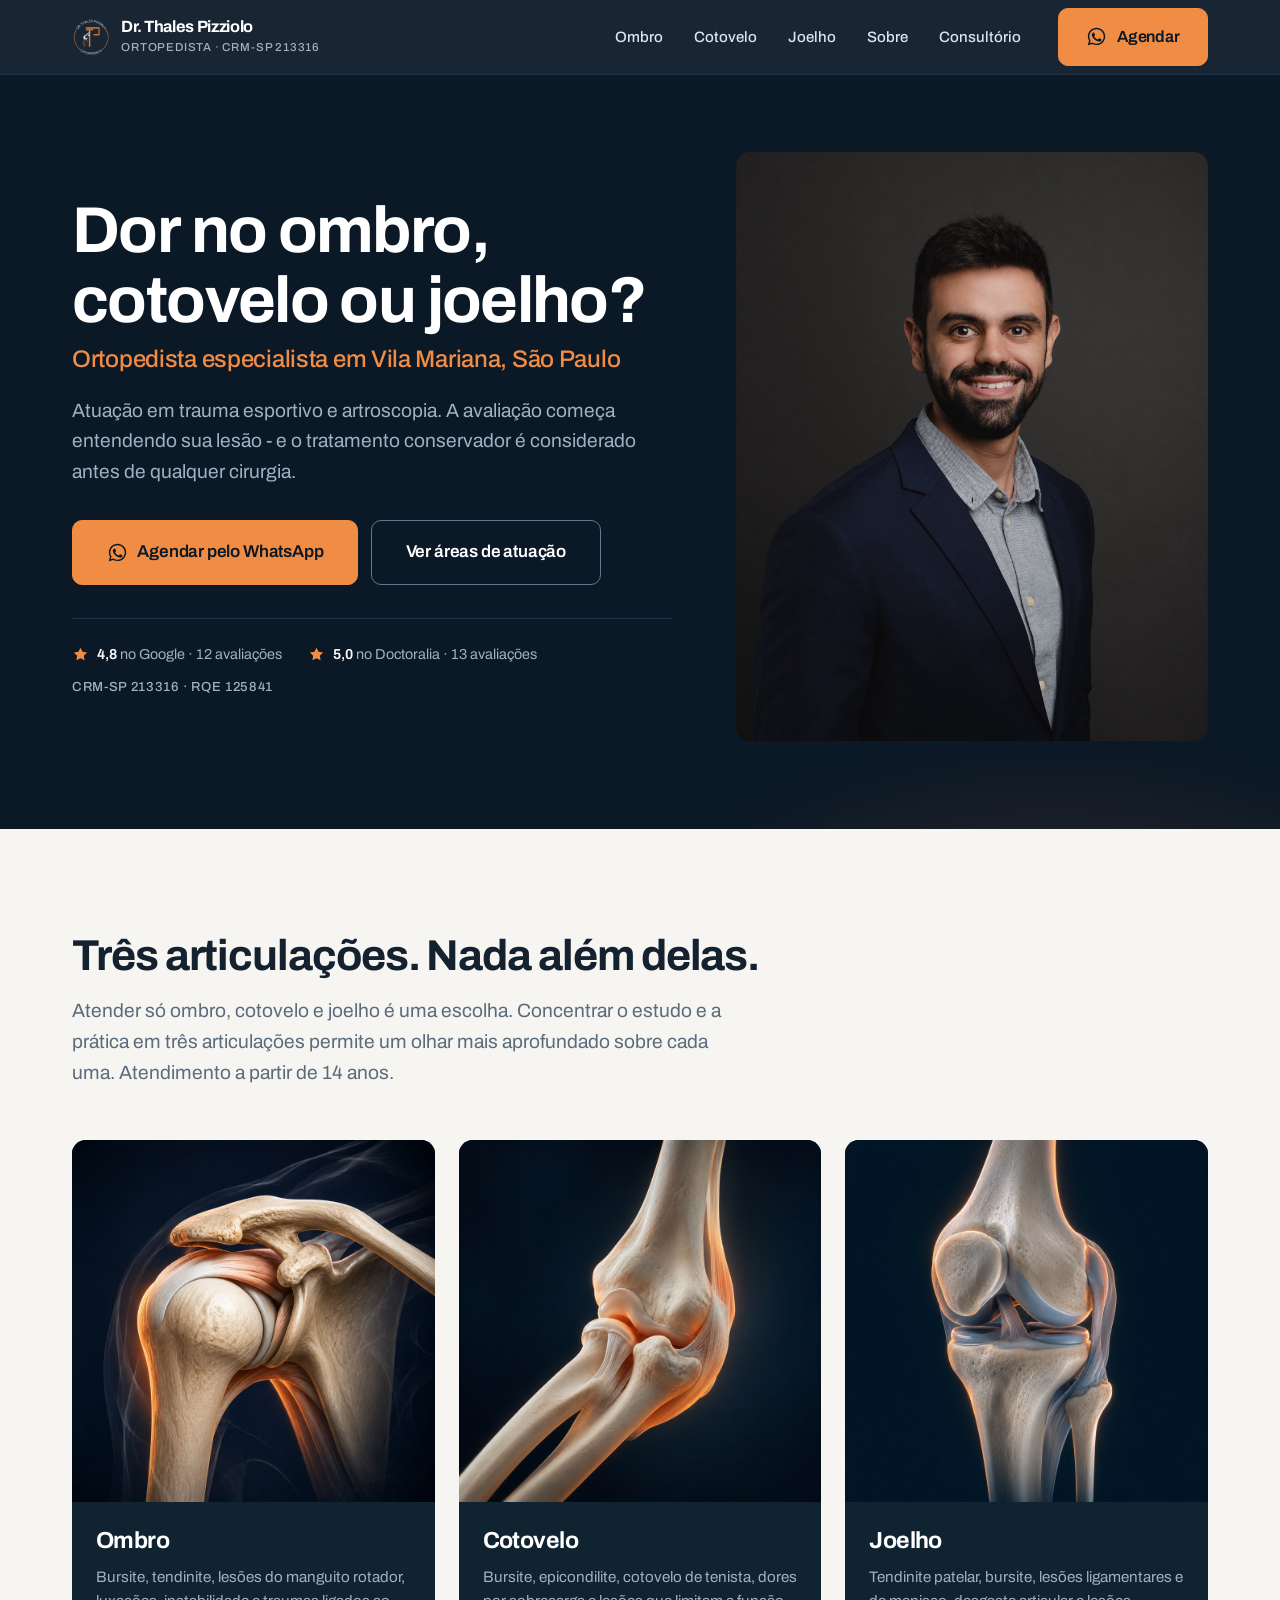
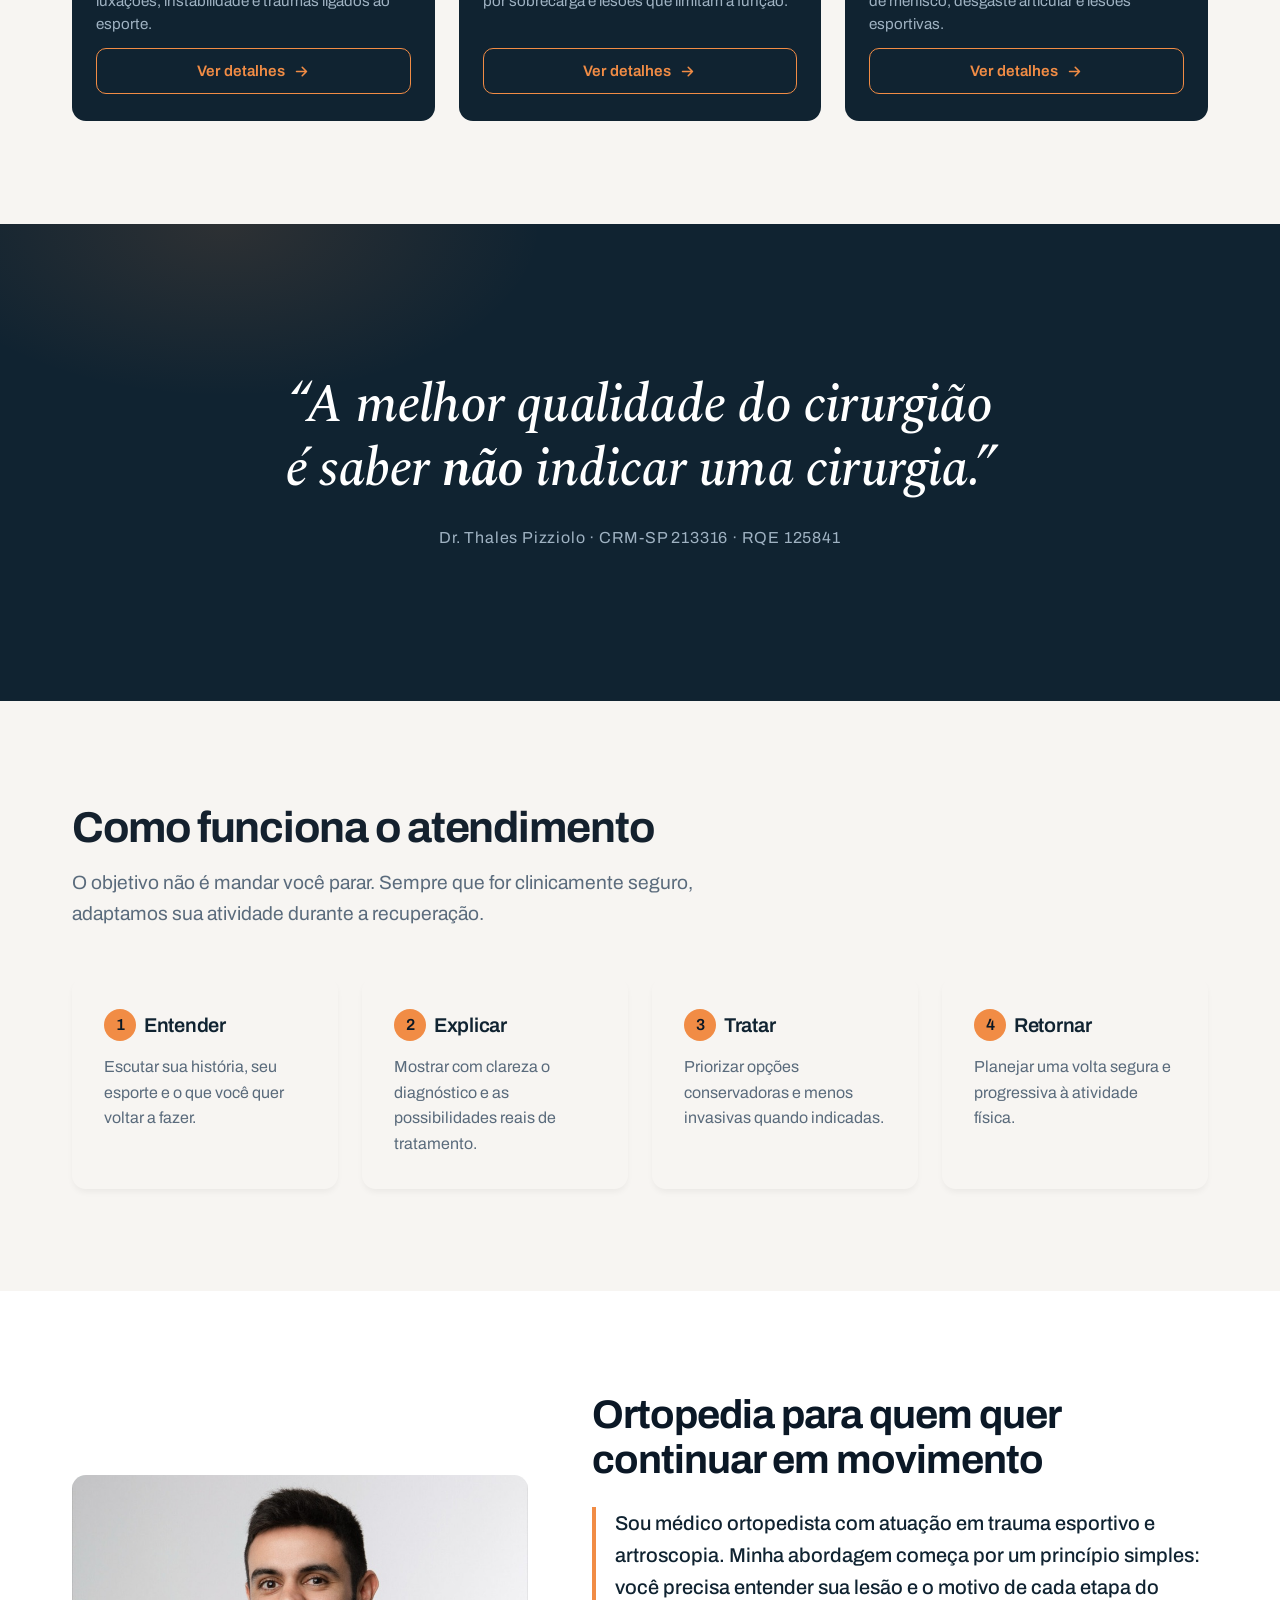
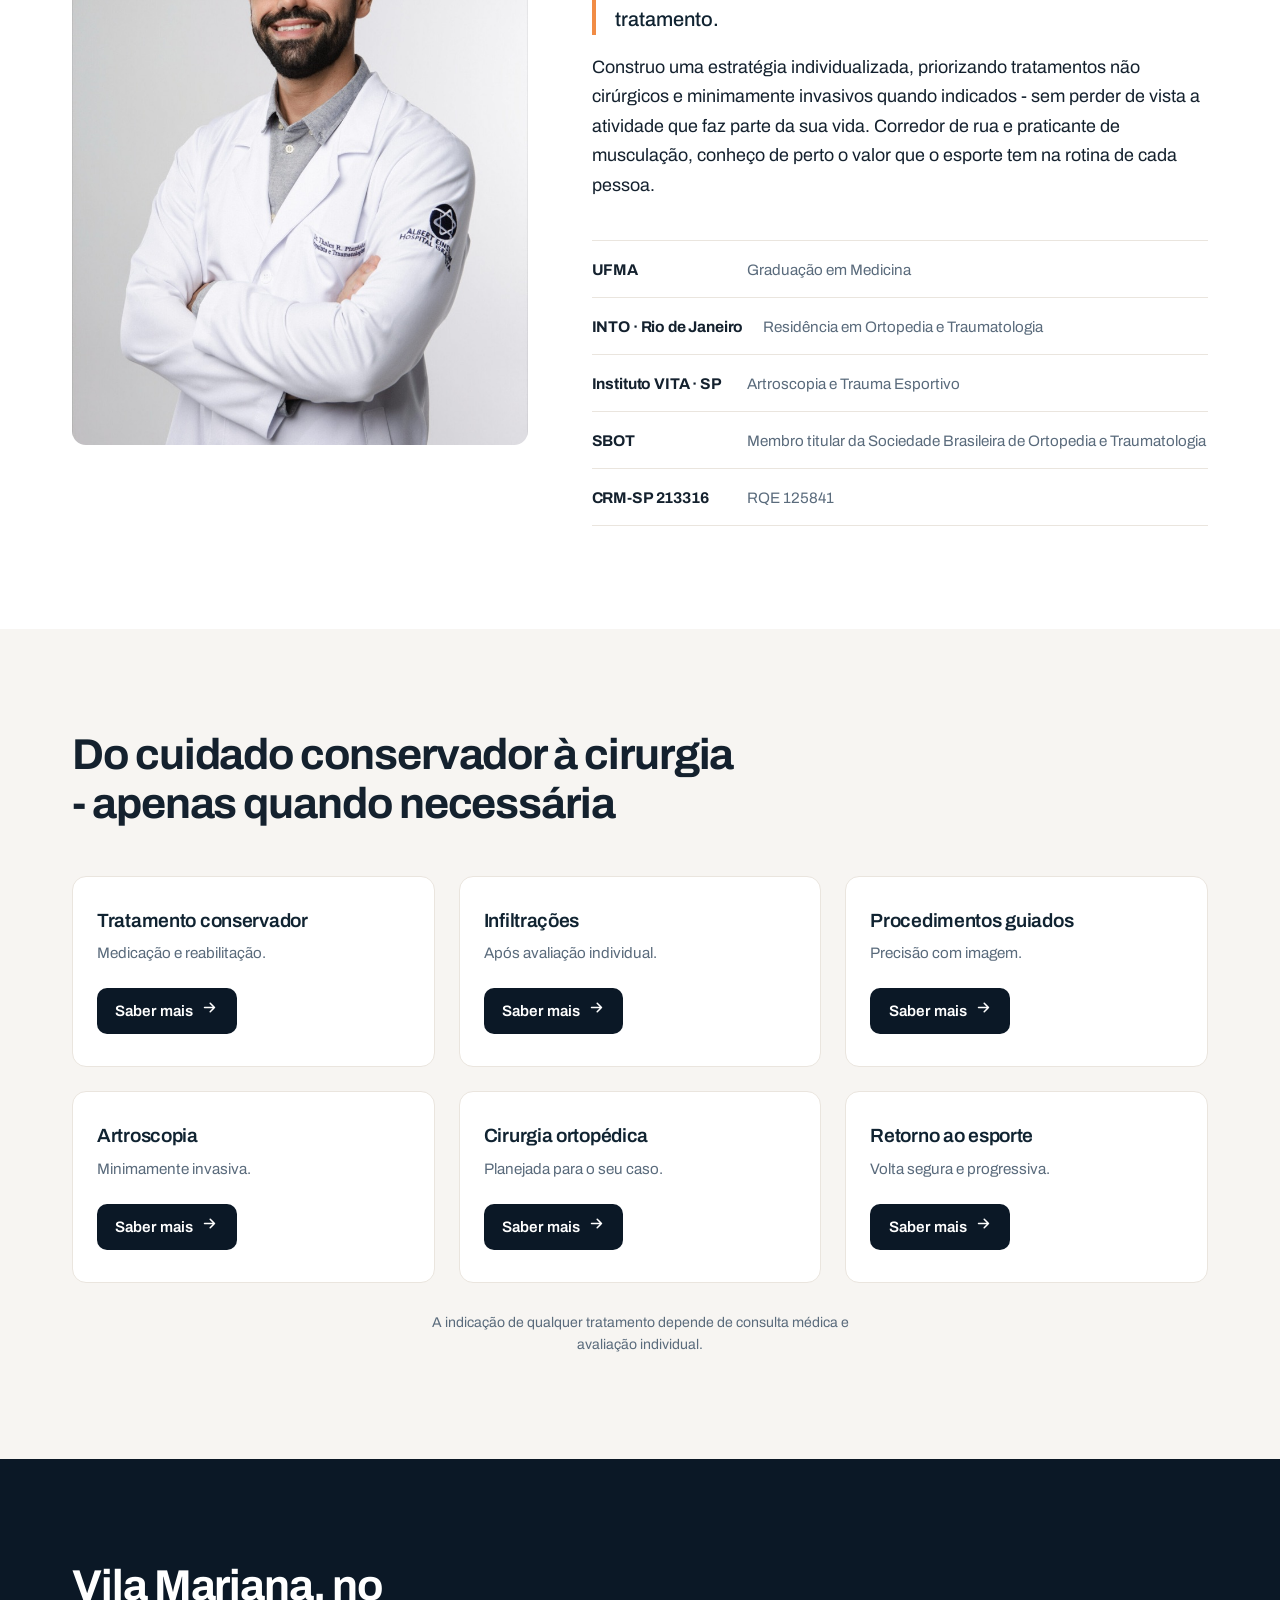
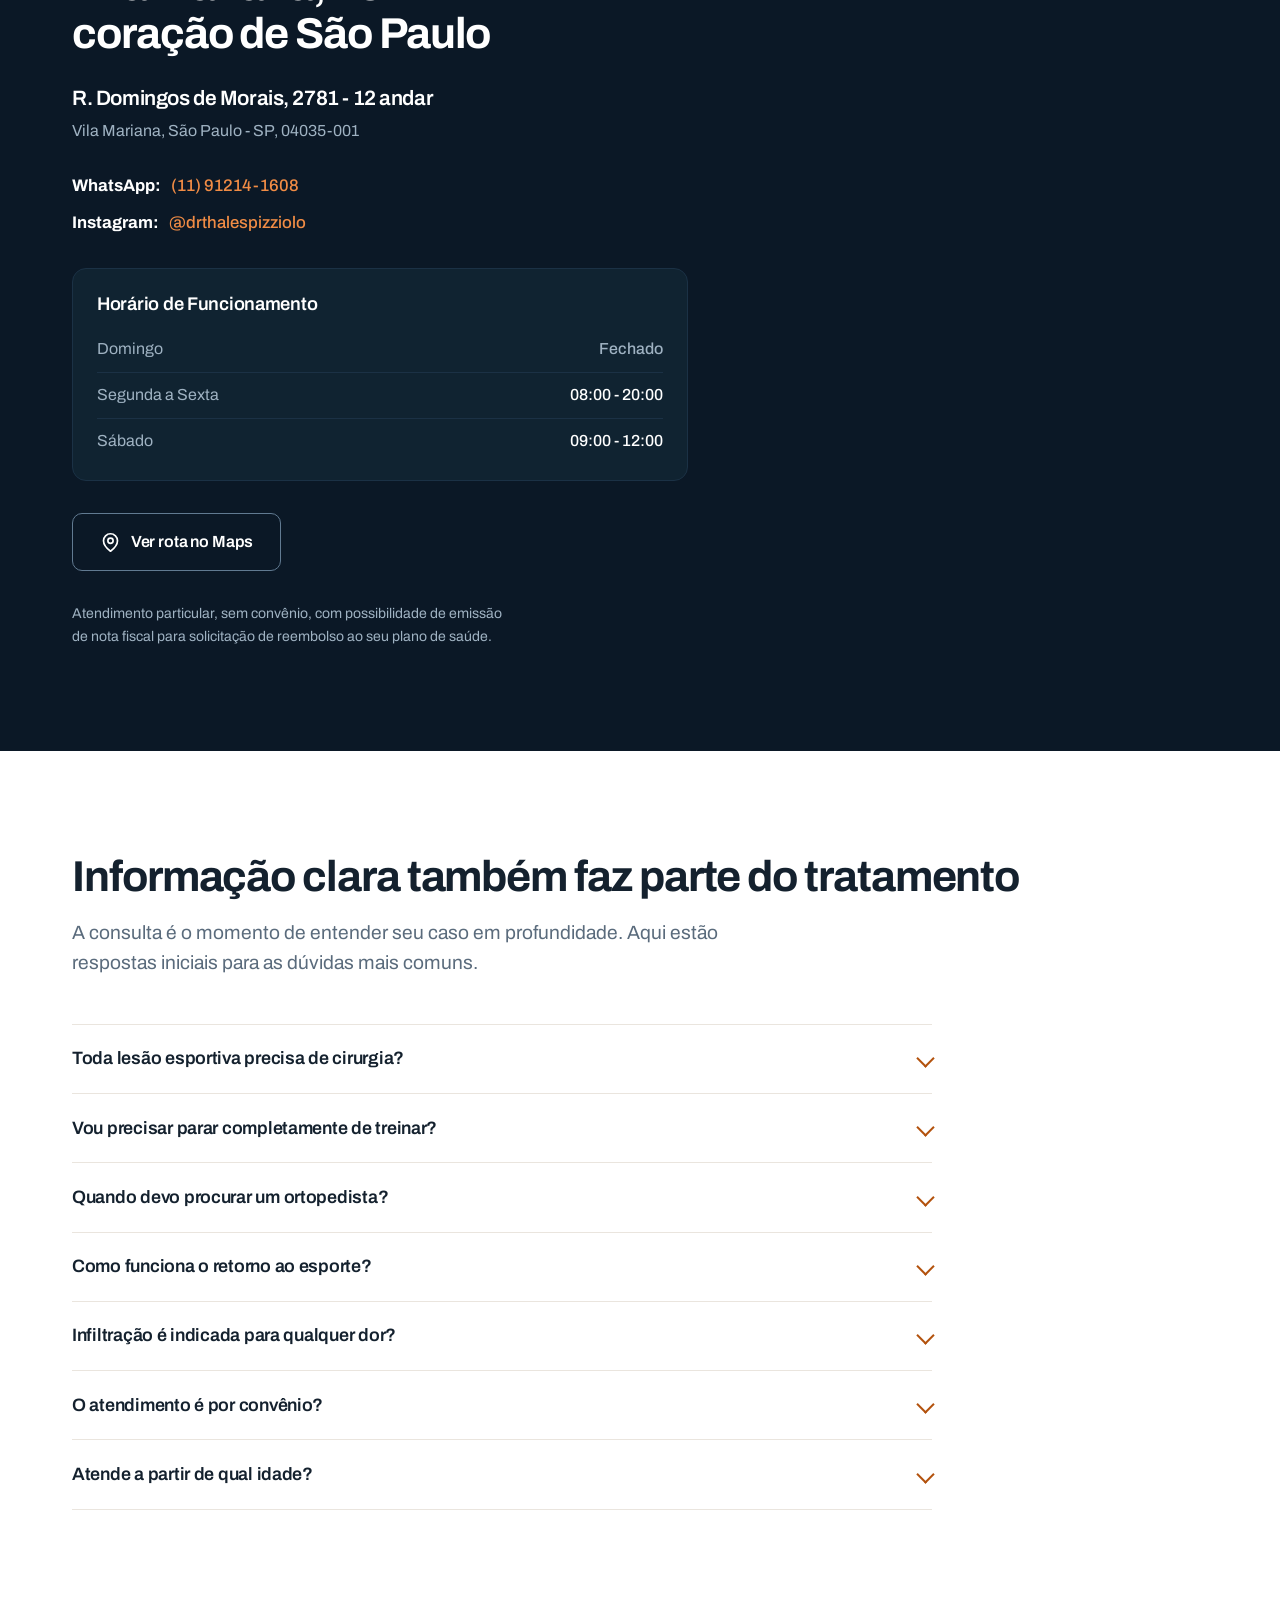
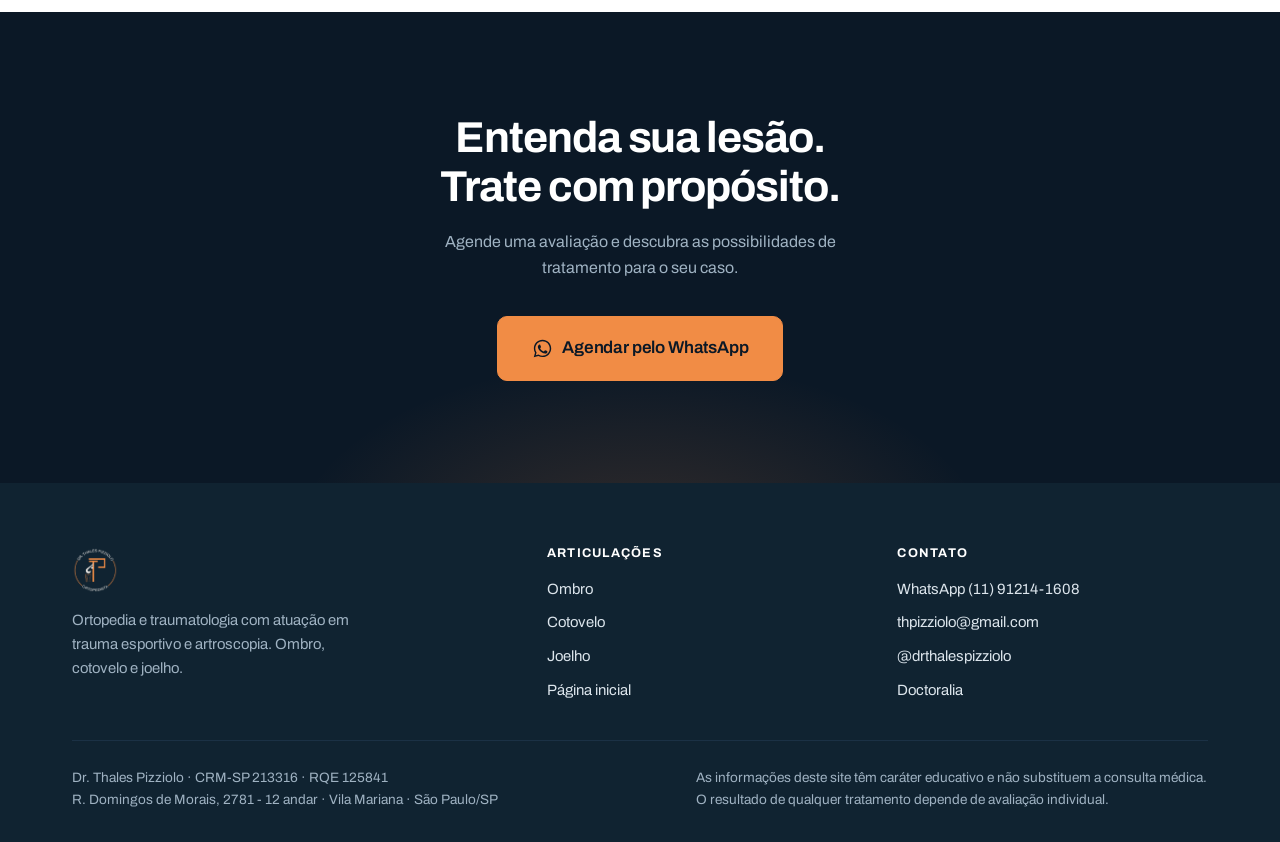
==== commit f3fbc1fc: "feat: index.html com mensagens do WhatsApp com origem Google" ====
--- a/public/index.html
+++ b/public/index.html
@@ -64,7 +64,7 @@
       <a href="./#sobre">Sobre</a>
       <a href="./#consultorio">Consultório</a>
     </nav>
-    <a class="btn btn-1 header-cta" href="https://wa.me/5511912141608?text=Ol%C3%A1%21%20Vim%20pelo%20site%20%28topo%29%20e%20gostaria%20de%20agendar%20uma%20consulta."><svg aria-hidden="true" focusable="false"><use href="#i-wa"/></svg>Agendar</a>
+    <a class="btn btn-1 header-cta" href="https://wa.me/5511912141608?text=Ol%C3%A1%21%20Vim%20pelo%20Google%20e%20gostaria%20de%20agendar%20uma%20consulta%20com%20o%20Dr.%20Thales."><svg aria-hidden="true" focusable="false"><use href="#i-wa"/></svg>Agendar</a>
   </div>
 </header>
 <main id="main">
@@ -78,7 +78,7 @@
       </h1>
       <p class="lede rise rise-2">Atuação em trauma esportivo e artroscopia. A avaliação começa entendendo sua lesão - e o tratamento conservador é considerado antes de qualquer cirurgia.</p>
       <div class="hero-actions rise rise-3">
-        <a class="btn btn-1 btn-lg" href="https://wa.me/5511912141608?text=Ol%C3%A1%21%20Vim%20pelo%20site%20e%20gostaria%20de%20agendar%20uma%20consulta."><svg aria-hidden="true" focusable="false"><use href="#i-wa"/></svg>Agendar pelo WhatsApp</a>
+        <a class="btn btn-1 btn-lg" href="https://wa.me/5511912141608?text=Ol%C3%A1%21%20Vim%20pelo%20Google%20e%20gostaria%20de%20agendar%20uma%20consulta%20com%20o%20Dr.%20Thales."><svg aria-hidden="true" focusable="false"><use href="#i-wa"/></svg>Agendar pelo WhatsApp</a>
         <a class="btn btn-2 btn-lg" href="#articulacoes">Ver áreas de atuação</a>
       </div>
       <div class="rise rise-4"><div class="trust">
@@ -175,12 +175,12 @@
   <div class="wrap">
     <h2>Do cuidado conservador à cirurgia - apenas quando necessária</h2>
     <ul class="treat">
-      <li class="treat-card"><h3>Tratamento conservador</h3><p>Medicação e reabilitação.</p><a class="treat-btn" href="https://wa.me/5511912141608?text=Ol%C3%A1%21%20Vim%20pelo%20site%20e%20gostaria%20de%20saber%20mais%20sobre%3A%20Tratamento%20conservador.">Saber mais<span class="treat-btn-ic"><svg aria-hidden="true" focusable="false"><use href="#i-arrow"/></svg></span></a></li>
-      <li class="treat-card"><h3>Infiltrações</h3><p>Após avaliação individual.</p><a class="treat-btn" href="https://wa.me/5511912141608?text=Ol%C3%A1%21%20Vim%20pelo%20site%20e%20gostaria%20de%20saber%20mais%20sobre%3A%20Infiltra%C3%A7%C3%B5es.">Saber mais<span class="treat-btn-ic"><svg aria-hidden="true" focusable="false"><use href="#i-arrow"/></svg></span></a></li>
-      <li class="treat-card"><h3>Procedimentos guiados</h3><p>Precisão com imagem.</p><a class="treat-btn" href="https://wa.me/5511912141608?text=Ol%C3%A1%21%20Vim%20pelo%20site%20e%20gostaria%20de%20saber%20mais%20sobre%3A%20Procedimentos%20guiados.">Saber mais<span class="treat-btn-ic"><svg aria-hidden="true" focusable="false"><use href="#i-arrow"/></svg></span></a></li>
-      <li class="treat-card"><h3>Artroscopia</h3><p>Minimamente invasiva.</p><a class="treat-btn" href="https://wa.me/5511912141608?text=Ol%C3%A1%21%20Vim%20pelo%20site%20e%20gostaria%20de%20saber%20mais%20sobre%3A%20Artroscopia.">Saber mais<span class="treat-btn-ic"><svg aria-hidden="true" focusable="false"><use href="#i-arrow"/></svg></span></a></li>
-      <li class="treat-card"><h3>Cirurgia ortopédica</h3><p>Planejada para o seu caso.</p><a class="treat-btn" href="https://wa.me/5511912141608?text=Ol%C3%A1%21%20Vim%20pelo%20site%20e%20gostaria%20de%20saber%20mais%20sobre%3A%20Cirurgia%20ortop%C3%A9dica.">Saber mais<span class="treat-btn-ic"><svg aria-hidden="true" focusable="false"><use href="#i-arrow"/></svg></span></a></li>
-      <li class="treat-card"><h3>Retorno ao esporte</h3><p>Volta segura e progressiva.</p><a class="treat-btn" href="https://wa.me/5511912141608?text=Ol%C3%A1%21%20Vim%20pelo%20site%20e%20gostaria%20de%20saber%20mais%20sobre%3A%20Retorno%20ao%20esporte.">Saber mais<span class="treat-btn-ic"><svg aria-hidden="true" focusable="false"><use href="#i-arrow"/></svg></span></a></li>
+      <li class="treat-card"><h3>Tratamento conservador</h3><p>Medicação e reabilitação.</p><a class="treat-btn" href="https://wa.me/5511912141608?text=Ol%C3%A1%21%20Vim%20pelo%20Google%20e%20gostaria%20de%20saber%20mais%20sobre%20tratamento%20conservador.">Saber mais<span class="treat-btn-ic"><svg aria-hidden="true" focusable="false"><use href="#i-arrow"/></svg></span></a></li>
+      <li class="treat-card"><h3>Infiltrações</h3><p>Após avaliação individual.</p><a class="treat-btn" href="https://wa.me/5511912141608?text=Ol%C3%A1%21%20Vim%20pelo%20Google%20e%20gostaria%20de%20saber%20mais%20sobre%20infiltra%C3%A7%C3%B5es.">Saber mais<span class="treat-btn-ic"><svg aria-hidden="true" focusable="false"><use href="#i-arrow"/></svg></span></a></li>
+      <li class="treat-card"><h3>Procedimentos guiados</h3><p>Precisão com imagem.</p><a class="treat-btn" href="https://wa.me/5511912141608?text=Ol%C3%A1%21%20Vim%20pelo%20Google%20e%20gostaria%20de%20saber%20mais%20sobre%20procedimentos%20guiados.">Saber mais<span class="treat-btn-ic"><svg aria-hidden="true" focusable="false"><use href="#i-arrow"/></svg></span></a></li>
+      <li class="treat-card"><h3>Artroscopia</h3><p>Minimamente invasiva.</p><a class="treat-btn" href="https://wa.me/5511912141608?text=Ol%C3%A1%21%20Vim%20pelo%20Google%20e%20gostaria%20de%20saber%20mais%20sobre%20artroscopia.">Saber mais<span class="treat-btn-ic"><svg aria-hidden="true" focusable="false"><use href="#i-arrow"/></svg></span></a></li>
+      <li class="treat-card"><h3>Cirurgia ortopédica</h3><p>Planejada para o seu caso.</p><a class="treat-btn" href="https://wa.me/5511912141608?text=Ol%C3%A1%21%20Vim%20pelo%20Google%20e%20gostaria%20de%20saber%20mais%20sobre%20cirurgia%20ortop%C3%A9dica.">Saber mais<span class="treat-btn-ic"><svg aria-hidden="true" focusable="false"><use href="#i-arrow"/></svg></span></a></li>
+      <li class="treat-card"><h3>Retorno ao esporte</h3><p>Volta segura e progressiva.</p><a class="treat-btn" href="https://wa.me/5511912141608?text=Ol%C3%A1%21%20Vim%20pelo%20Google%20e%20gostaria%20de%20saber%20mais%20sobre%20retorno%20ao%20esporte.">Saber mais<span class="treat-btn-ic"><svg aria-hidden="true" focusable="false"><use href="#i-arrow"/></svg></span></a></li>
     </ul>
     <p class="note" style="color:var(--muted); text-align: center; margin-inline: auto;">A indicação de qualquer tratamento depende de consulta médica e avaliação individual.</p>
   </div>
@@ -198,7 +198,7 @@
       <div style="margin-top: 1.8rem;">
         <p style="margin-bottom: 0.6rem; display: flex; align-items: center; gap: 0.6rem; font-size: 1.05rem;">
           <strong style="color: #fff;">WhatsApp:</strong> 
-          <a href="https://wa.me/5511912141608?text=Ol%C3%A1%21%20Gostaria%20de%20agendar%20uma%20consulta." style="color: var(--orange); text-decoration: none; font-weight: 500;">(11) 91214-1608</a>
+          <a href="https://wa.me/5511912141608?text=Ol%C3%A1%21%20Vim%20pelo%20Google%20e%20gostaria%20de%20agendar%20uma%20consulta%20com%20o%20Dr.%20Thales." style="color: var(--orange); text-decoration: none; font-weight: 500;">(11) 91214-1608</a>
         </p>
         <p style="margin-bottom: 0.6rem; display: flex; align-items: center; gap: 0.6rem; font-size: 1.05rem;">
           <strong style="color: #fff;">Instagram:</strong> 
@@ -268,7 +268,7 @@
   <div class="wrap">
     <h2>Entenda sua lesão. Trate com propósito.</h2>
     <p>Agende uma avaliação e descubra as possibilidades de tratamento para o seu caso.</p>
-    <a class="btn btn-1 btn-lg" href="https://wa.me/5511912141608?text=Ol%C3%A1%21%20Vim%20pelo%20site%20%28final%20da%20p%C3%A1gina%29%20e%20gostaria%20de%20agendar%20uma%20avalia%C3%A7%C3%A3o."><svg aria-hidden="true" focusable="false"><use href="#i-wa"/></svg>Agendar pelo WhatsApp</a>
+    <a class="btn btn-1 btn-lg" href="https://wa.me/5511912141608?text=Ol%C3%A1%21%20Vim%20pelo%20Google%20e%20gostaria%20de%20agendar%20uma%20consulta%20com%20o%20Dr.%20Thales."><svg aria-hidden="true" focusable="false"><use href="#i-wa"/></svg>Agendar pelo WhatsApp</a>
   </div>
 </section>
 </main>
@@ -292,7 +292,7 @@
       <div>
         <h4>Contato</h4>
         <ul>
-          <li><a href="https://wa.me/5511912141608?text=Ol%C3%A1%21%20Vim%20pelo%20site%20%28rodap%C3%A9%29%20e%20gostaria%20de%20agendar.">WhatsApp (11) 91214-1608</a></li>
+          <li><a href="https://wa.me/5511912141608?text=Ol%C3%A1%21%20Vim%20pelo%20Google%20e%20gostaria%20de%20agendar%20uma%20consulta%20com%20o%20Dr.%20Thales.">WhatsApp (11) 91214-1608</a></li>
           <li><a href="mailto:thpizziolo@gmail.com">thpizziolo@gmail.com</a></li>
           <li><a href="https://www.instagram.com/drthalespizziolo" target="_blank" rel="noopener">@drthalespizziolo</a></li>
           <li><a href="https://www.doctoralia.com.br/thales-pizziolo/ortopedista-traumatologista/sao-paulo" target="_blank" rel="noopener">Doctoralia</a></li>
@@ -307,7 +307,7 @@
 </footer>
 
 <div class="dock is-hidden">
-  <a class="btn btn-1" href="https://wa.me/5511912141608?text=Ol%C3%A1%21%20Vim%20pelo%20site%20%28bot%C3%A3o%20fixo%29%20e%20gostaria%20de%20agendar."><svg aria-hidden="true" focusable="false"><use href="#i-wa"/></svg>Agendar pelo WhatsApp</a>
+  <a class="btn btn-1" href="https://wa.me/5511912141608?text=Ol%C3%A1%21%20Vim%20pelo%20Google%20e%20gostaria%20de%20agendar%20uma%20consulta%20com%20o%20Dr.%20Thales."><svg aria-hidden="true" focusable="false"><use href="#i-wa"/></svg>Agendar pelo WhatsApp</a>
 </div>
 
 <script>
--- a/public/assets/style.css
+++ b/public/assets/style.css
@@ -53,7 +53,8 @@
   -webkit-text-size-adjust:100%;
   scroll-behavior:smooth;
   scroll-padding-top:5.5rem;
-íc@media (prefers-reduced-motion:reduce){html{scroll-behavior:auto}}
+}
+@media (prefers-reduced-motion:reduce){html{scroll-behavior:auto}}
 
 body{
   margin:0;
@@ -61,7 +62,48 @@
   color:var(--ink);
   font-family:var(--sans);
   font-size:var(--t-body);
-w,1.22rem);color:var(--muted);max-width:62ch;line-height:1.6}
+  line-height:1.62;
+  font-weight:400;
+  -webkit-font-smoothing:antialiased;
+  overflow-x:hidden;
+}
+
+img{max-width:100%;height:auto;display:block}
+
+/* --- superfícies do navegador: tematizadas, não herdadas ---------------- */
+::selection{background:var(--orange);color:var(--navy-900)}
+:root{caret-color:var(--orange-ink)}
+*{scrollbar-color:var(--navy-600) var(--bone-200);scrollbar-width:thin}
+::-webkit-scrollbar{width:11px;height:11px}
+::-webkit-scrollbar-track{background:var(--bone-200)}
+::-webkit-scrollbar-thumb{background:var(--navy-600);border-radius:99px;border:3px solid var(--bone-200)}
+::-webkit-scrollbar-thumb:hover{background:var(--navy-700)}
+
+:focus-visible{
+  outline:3px solid var(--orange-ink);
+  outline-offset:3px;
+  border-radius:4px;
+}
+.on-dark :focus-visible,.site-header :focus-visible,.site-footer :focus-visible{
+  outline-color:var(--orange);
+}
+
+/* --- tipografia --------------------------------------------------------- */
+h1,h2,h3,h4{
+  font-family:var(--sans);
+  font-weight:700;
+  letter-spacing:-.025em;
+  line-height:1.08;
+  margin:0;
+  text-wrap:balance;
+}
+h2{font-size:var(--t-h2);line-height:1.12}
+h3{font-size:var(--t-h3);font-weight:600;letter-spacing:-.015em;line-height:1.25}
+p{margin:0}
+a{color:var(--orange-ink);text-decoration-thickness:1.5px;text-underline-offset:.22em}
+a:hover{color:var(--navy-800)}
+
+.lede{font-size:clamp(1.03rem,1.5vw,1.22rem);color:var(--muted);max-width:62ch;line-height:1.6}
 .prose{max-width:68ch}
 .prose p+p{margin-top:1.05em}
 
@@ -145,7 +187,7 @@
   background:radial-gradient(ellipse at center,rgba(241,140,69,.16),transparent 66%);
   pointer-events:none;
 }
-.hero .wrap{position:relative;display:grid;grid-template-columns:1.12fr .88fr;gap:clamp(2rem,5vw,4.5rem);align-items:center}
+.hero .wrap{position:relative;display:grid;grid-template-columns:minmax(0,1.12fr) minmax(0,.88fr);gap:clamp(2rem,5vw,4.5rem);align-items:center}
 
 .hero h1{font-size:var(--t-hero);color:#fff;margin-bottom:1.3rem}
 .hero h1 .seo{
@@ -169,14 +211,14 @@
   aspect-ratio:4/5;object-fit:cover;object-position:center 18%;
 }
 @media (max-width:900px){
-  .hero .wrap{grid-template-columns:1fr;gap:2.2rem}
+  .hero .wrap{grid-template-columns:minmax(0,1fr);gap:2.2rem}
   .hero-figure{max-width:none}
   .hero-figure img{aspect-ratio:16/11;object-position:center 20%}
   .hero::after{inset:auto -30% -30% 20%}
 }
 
-/* --- painéis das articulações.hero .wrap{position:relative;display:grid;grid-template-columns:minmax(0,1.12fr) minmax(0,.88fr);gap:clamp(2rem,5vw,4.5rem);align-items:center}
-.5rem);margin-top:clamp(2.2rem,4vw,3.2rem)}
+/* --- painéis das articulações: conduzidos pela ilustração --------------- */
+.joints{display:grid;grid-template-columns:repeat(3,minmax(0,1fr));gap:clamp(1rem,2vw,1.5rem);margin-top:clamp(2.2rem,4vw,3.2rem)}
 .joint{
   position:relative;display:flex;flex-direction:column;
   background:var(--navy-800);border-radius:var(--r);overflow:hidden;
@@ -191,16 +233,22 @@
 .joint-body h3{color:#fff;font-size:1.45rem;font-weight:700;letter-spacing:-.025em}
 .joint-body p{color:var(--on-navy-muted);font-size:.95rem;line-height:1.55}
 .joint-go{
-  margin-top:auto;display:inline-flex;align-items:center;gap:.45rem;
-  color:var(--orange);font-weight:600;font-size:.95rem;
-}
-.joint-go svg{width:17px;height:17px;transition:  .hero .wrap{grid-template-columns:minmax(0,1fr);gap:2.2rem}
-vg{transform:translateX(4px)}
+  margin-top:auto;align-self:stretch;display:inline-flex;align-items:center;justify-content:center;gap:.5rem;
+  min-height:46px;padding:.6rem 1rem;border:1.5px solid var(--orange);border-radius:var(--r-sm);
+  color:var(--orange);font-weight:600;font-size:.95rem;white-space:nowrap;
+  transition:background-color .2s var(--ease),color .2s var(--ease);
+}
+.joint:hover .joint-go{background:var(--orange);color:var(--navy-900)}
+.joint-go svg{flex:none;width:17px;height:17px;transition:transform .25s var(--ease)}
+.joint:hover .joint-go svg{transform:translateX(4px)}
 @media (max-width:820px){
-  .joints{grid-template-columns:repeat(2,1fr)}
+  .joints{grid-template-columns:repeat(2,minmax(0,1fr))}
   .joint:last-child{grid-column:1/-1;flex-direction:row;align-items:stretch}
-  .joint:last-child .joint-img{flex:0 0 .joints{display:grid;grid-template-columns:repeat(3,minmax(0,1fr));gap:clamp(1rem,2vw,1.5rem);margin-top:clamp(2.2rem,4vw,3.2rem)}
------------------------------------ */
+  .joint:last-child .joint-img{flex:0 0 42%;aspect-ratio:auto}
+  .joint:last-child .joint-body{padding:1.2rem 1.3rem}
+}
+
+/* --- frase de posicionamento -------------------------------------------- */
 .stance{background:var(--navy-800);position:relative;overflow:hidden}
 .stance::before{
   content:"";position:absolute;inset:-40% 55% auto -10%;height:80%;
@@ -219,34 +267,7 @@
   font-size:.93rem;color:var(--on-navy-muted);letter-spacing:.02em;
 }
 
-/*   margin-top:auto;align-self:stretch;display:inline-flex;align-items:center;justify-content:center;gap:.5rem;
-  min-height:46px;padding:.6rem 1rem;border:1.5px solid var(--orange);border-radius:var(--r-sm);
-  color:var(--orange);font-weight:600;font-size:.95rem;white-space:nowrap;
-  transition:background-color .2s var(--ease),color .2s var(--ease);
-co.joint:hover .joint-go{background:var(--orange);color:var(--navy-900)}
-.joint-go svg{flex:none;width:17px;height:17px;transition:transform .25s var(--ease)}
-epeat(2,1fr)}}
-
-/* --- duas colunas com foto -----------------------------------  .joints{grid-template-columns:repeat(2,minmax(0,1fr))}
--columns:.85fr 1.15fr;gap:clamp(2rem,5vw,4.2rem);align-items:center}
-.split.flip{grid-template-columns:1.15fr .85fr}
-.split-figure img{width:100%;border-radius:var(--r);aspect-ratio:4/5;object-fit:cover}
-@media (max-width:880px){
-  .split,.split.flip{grid-template-columns:1fr;gap:2.2rem}
-  .split-figure{max-width:390px}
-  .split.flip .split-figure{order:-1}
-}
-
-/* --- credenciais -------------------------------------------------------- */
-.creds{list-style:none;margin:2rem 0 0;padding:0;display:grid;gap:0;border-top:1px solid var(--bone-200)}
-.creds li{display:grid;grid-template-columns:minmax(8.5rem,auto) 1fr;gap:1.2rem;padding:.95rem 0;border-bottom:1px solid var(--bone-200);align-items:baseline}
-.creds b{font-weight:700;color:var(--ink);font-size:.97rem;letter-spacing:-.01em}
-.creds span{color:var(--muted);font-size:.95rem}
-.on-dark .creds{border-color:var(--navy-700)}
-.on-dark .creds li{border-color:var(--navy-700)}
-.on-dark .creds b{color:#fff}
-.on-dark .creds span{color:var(--on-navy-muted)}
-@media (max-width:560px){.creds li{grid-/* --- processo: cartões numerados, 4 colunas no desktop e 2 no celular --- */
+/* --- processo: cartões numerados, 4 colunas no desktop e 2 no celular --- */
 .steps{display:grid;grid-template-columns:repeat(4,minmax(0,1fr));gap:1.5rem;margin:3rem 0 0;padding:0;list-style:none}
 .step{padding:2rem;border-radius:var(--r);box-shadow:0 4px 6px -1px rgba(0,0,0,.05)}
 .step h3{display:flex;align-items:center;gap:.5rem;font-size:1.25rem;color:var(--navy-800);margin-bottom:.8rem}
@@ -260,37 +281,40 @@
   .step-n{width:28px;height:28px;font-size:.9rem}
   .step p{font-size:.9rem;line-height:1.45}
 }
-rem 2rem}
-.conds li{display:flex;gap:.75rem;align-items:flex-start;padding:.72r.split{display:grid;grid-template-columns:minmax(0,.85fr) minmax(0,1.15fr);gap:clamp(2rem,5vw,4.2rem);align-items:center}
+
+/* --- duas colunas com foto --------------------------------------------- */
+.split{display:grid;grid-template-columns:minmax(0,.85fr) minmax(0,1.15fr);gap:clamp(2rem,5vw,4.2rem);align-items:center}
 .split.flip{grid-template-columns:minmax(0,1.15fr) minmax(0,.85fr)}
--weight:600;letter-spacing:-.01em}
-.conds em{display:block;font-style:normal;color:var(--muted);font-size:.92rem;  .split,.split.flip{grid-template-columns:minmax(0,1fr);gap:2.2rem}
--700)}
+.split-figure img{width:100%;border-radius:var(--r);aspect-ratio:4/5;object-fit:cover}
+@media (max-width:880px){
+  .split,.split.flip{grid-template-columns:minmax(0,1fr);gap:2.2rem}
+  .split-figure{max-width:390px}
+  .split.flip .split-figure{order:-1}
+}
+
+/* --- credenciais -------------------------------------------------------- */
+.creds{list-style:none;margin:2rem 0 0;padding:0;display:grid;gap:0;border-top:1px solid var(--bone-200)}
+.creds li{display:grid;grid-template-columns:minmax(8.5rem,auto) minmax(0,1fr);gap:1.2rem;padding:.95rem 0;border-bottom:1px solid var(--bone-200);align-items:baseline}
+.creds b{font-weight:700;color:var(--ink);font-size:.97rem;letter-spacing:-.01em}
+.creds span{color:var(--muted);font-size:.95rem}
+.on-dark .creds{border-color:var(--navy-700)}
+.on-dark .creds li{border-color:var(--navy-700)}
+.on-dark .creds b{color:#fff}
+.on-dark .creds span{color:var(--on-navy-muted)}
+@media (max-width:560px){.creds li{grid-template-columns:minmax(0,1fr);gap:.15rem}}
+
+/* --- lista de condições ------------------------------------------------- */
+.conds{list-style:none;margin:2.1rem 0 0;padding:0;display:grid;grid-template-columns:repeat(2,minmax(0,1fr));gap:.15rem 2rem}
+.conds li{display:flex;gap:.75rem;align-items:flex-start;padding:.72rem 0;border-bottom:1px solid var(--bone-200)}
+.conds svg{width:19px;height:19px;flex:none;margin-top:.2rem;color:var(--orange-ink)}
+.conds strong{font-weight:600;letter-spacing:-.01em}
+.conds em{display:block;font-style:normal;color:var(--muted);font-size:.92rem;line-height:1.5}
+.on-dark .conds li{border-color:var(--navy-700)}
 .on-dark .conds svg{color:var(--orange)}
 .on-dark .conds em{color:var(--on-navy-muted)}
 @media (max-width:700px){.conds{gap:.15rem 1rem}}
 
-/* --- tratamentos: 3 colunas em qualquer tela, cada cartão com botão visível --- */
-.treat{list-style:none;margi.creds li{display:grid;grid-template-columns:minmax(8.5rem,auto) minmax(0,1fr);gap:1.2rem;padding:.95rem 0;border-bottom:1px solid var(--bone-200);align-items:baseline}
-rem 1.5rem;
-  border:1px solid var(--bone-200);border-radius:var(--r);background:#fff;
-  transition:transform .3s var(--ease),box-shadow .3s var(--ease),border-color .3s var(--ease);
-}
-.treat-card:hover{transform:translateY(-3px);border-color:var(--orange);box-shadow:0 14px 28px -16px rgba(11,24,38,.35)}@media (max-width:560px){.creds li{grid-template-columns:minmax(0,1fr);gap:.15rem}}
-}
-.treat-card p{color:var(--muted);font-size:.95rem;line-height:1.55;margin-bott.conds{list-style:none;margin:2.1rem 0 0;padding:0;display:grid;grid-template-columns:repeat(2,minmax(0,1fr));gap:.15rem 2rem}
-:center;gap:.5rem;
-  min-height:46px;padding:.65rem 1.15rem;border-radius:var(--r-sm);
-  background:var(--navy-900);color:#fff;font-weight:600;font-size:.95rem;text-decoration:none;
-  transition:background-color .2s var(--ease),color .2s var(--ease);
-}
-.treat-btn svg{width:17px;height:17px;transition:transform .25s var(--ease)}
-.treat-btn:hover{background:var(--orange);color:var(--navy-900)}
-.treat-btn:hover svg{transform:translateX(3px)}
-@media (max-width:640px){
-  .treat{gap:.6rem}
-  .treat-card{padding:.9rem .6rem}
-  .treat-card/* --- tratamentos: 3 colunas no desktop, 2 no celular, botão visível --- */
+/* --- tratamentos: 3 colunas no desktop, 2 no celular, botão visível --- */
 .treat{list-style:none;margin:clamp(2.2rem,4vw,3rem) 0 0;padding:0;display:grid;grid-template-columns:repeat(3,minmax(0,1fr));gap:1.5rem}
 .treat-card{
   display:flex;flex-direction:column;padding:2rem 1.5rem;
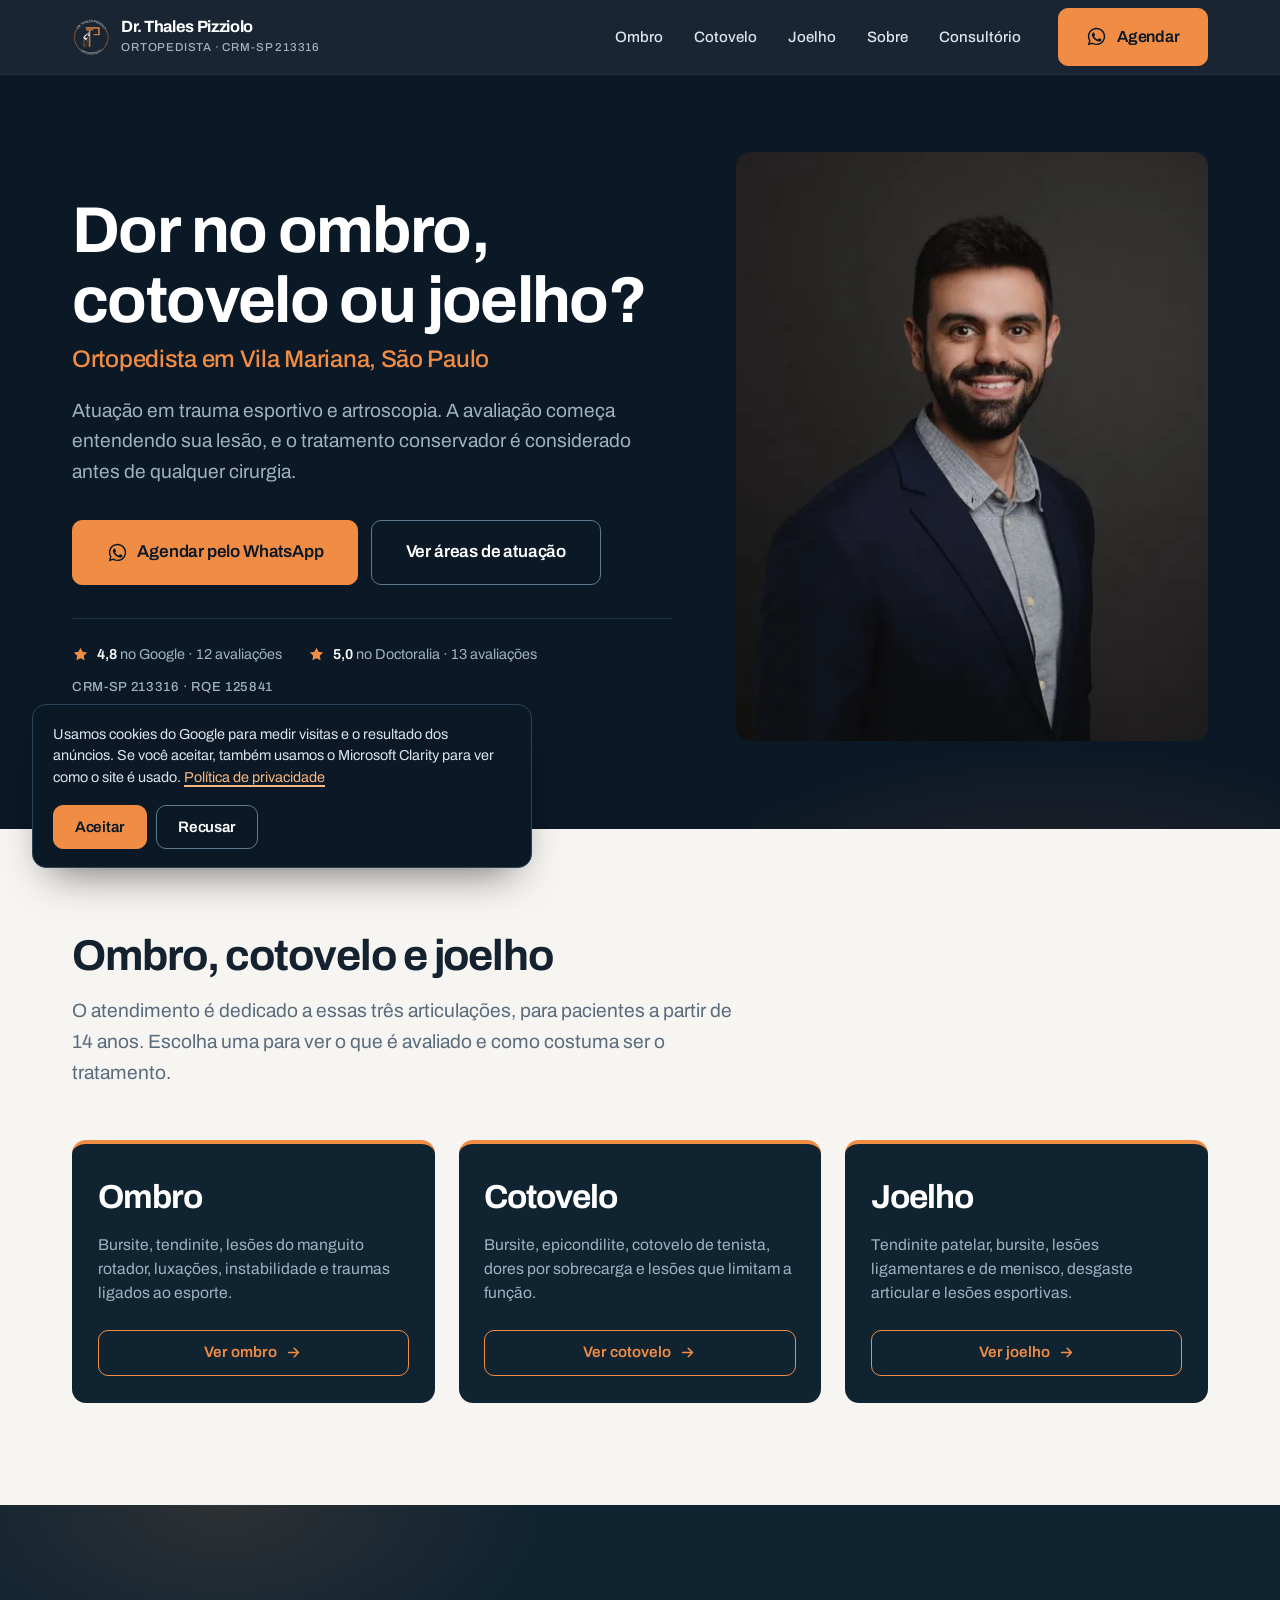
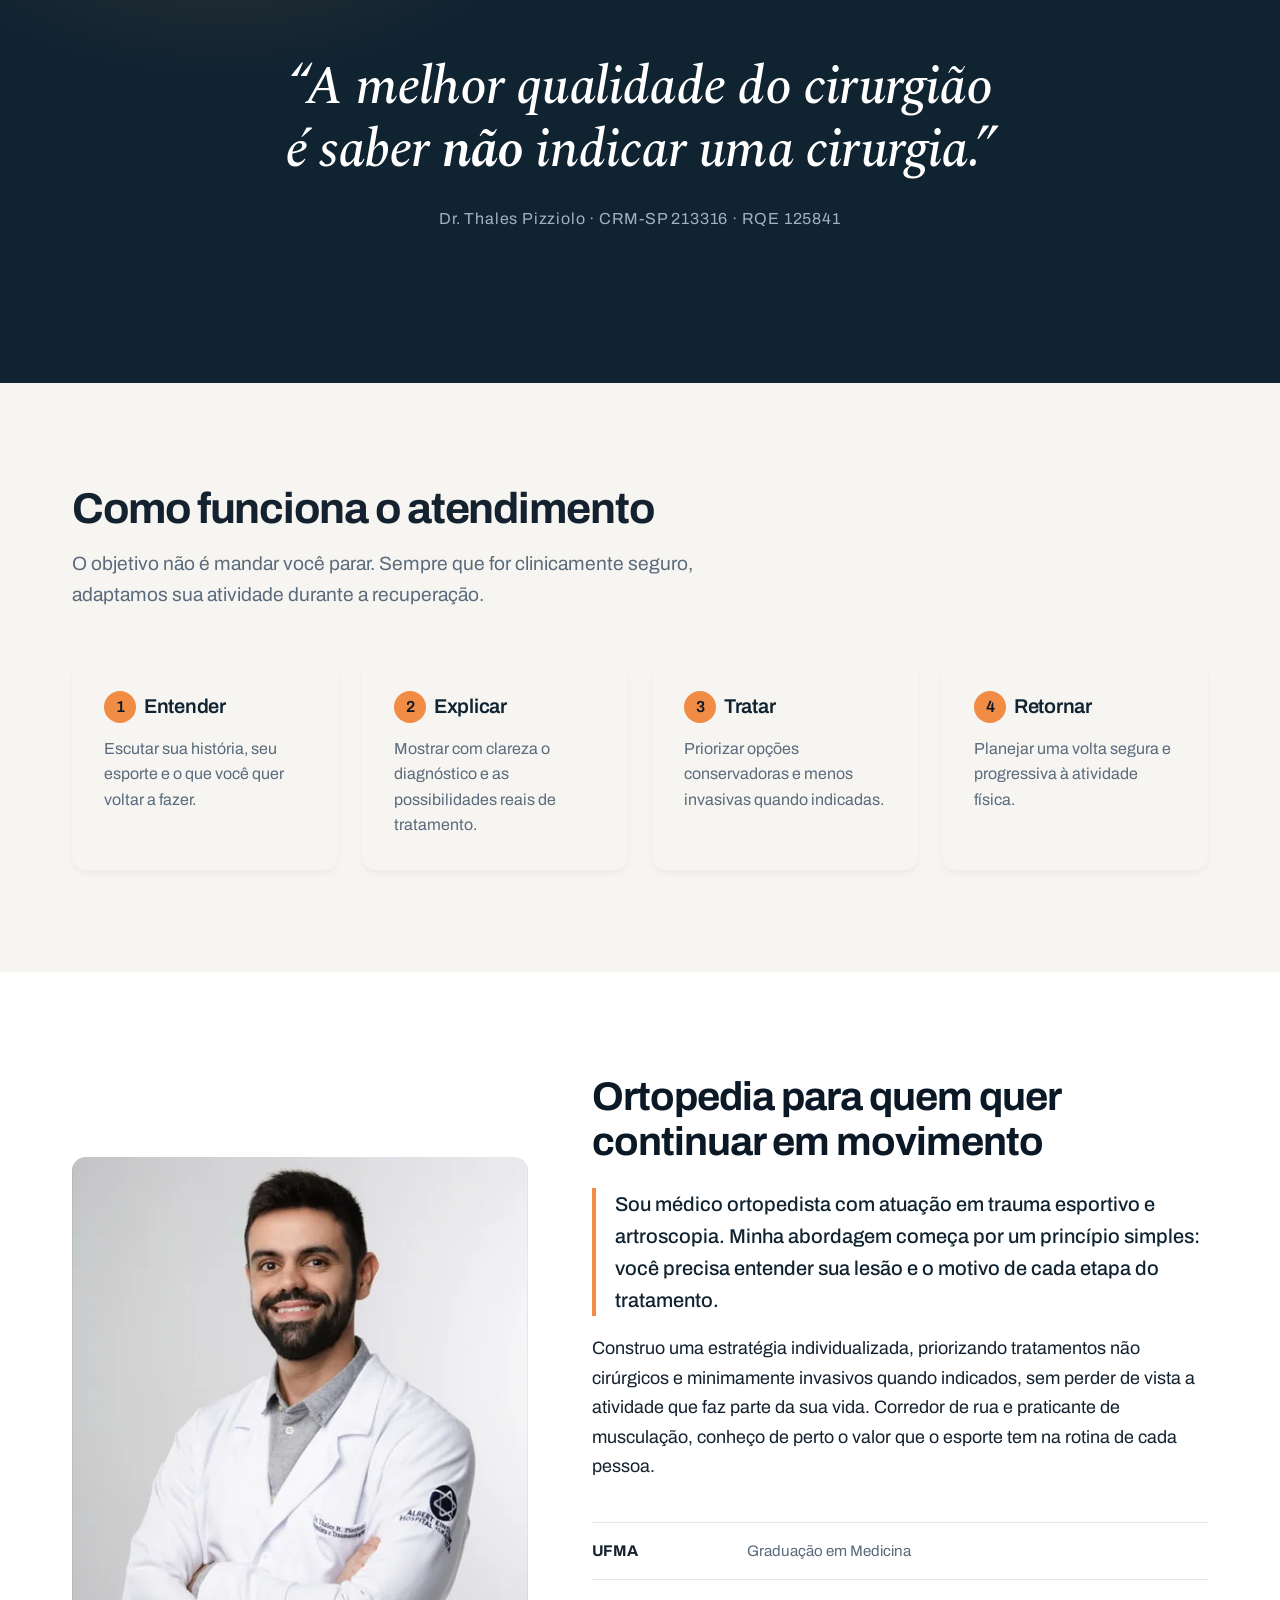
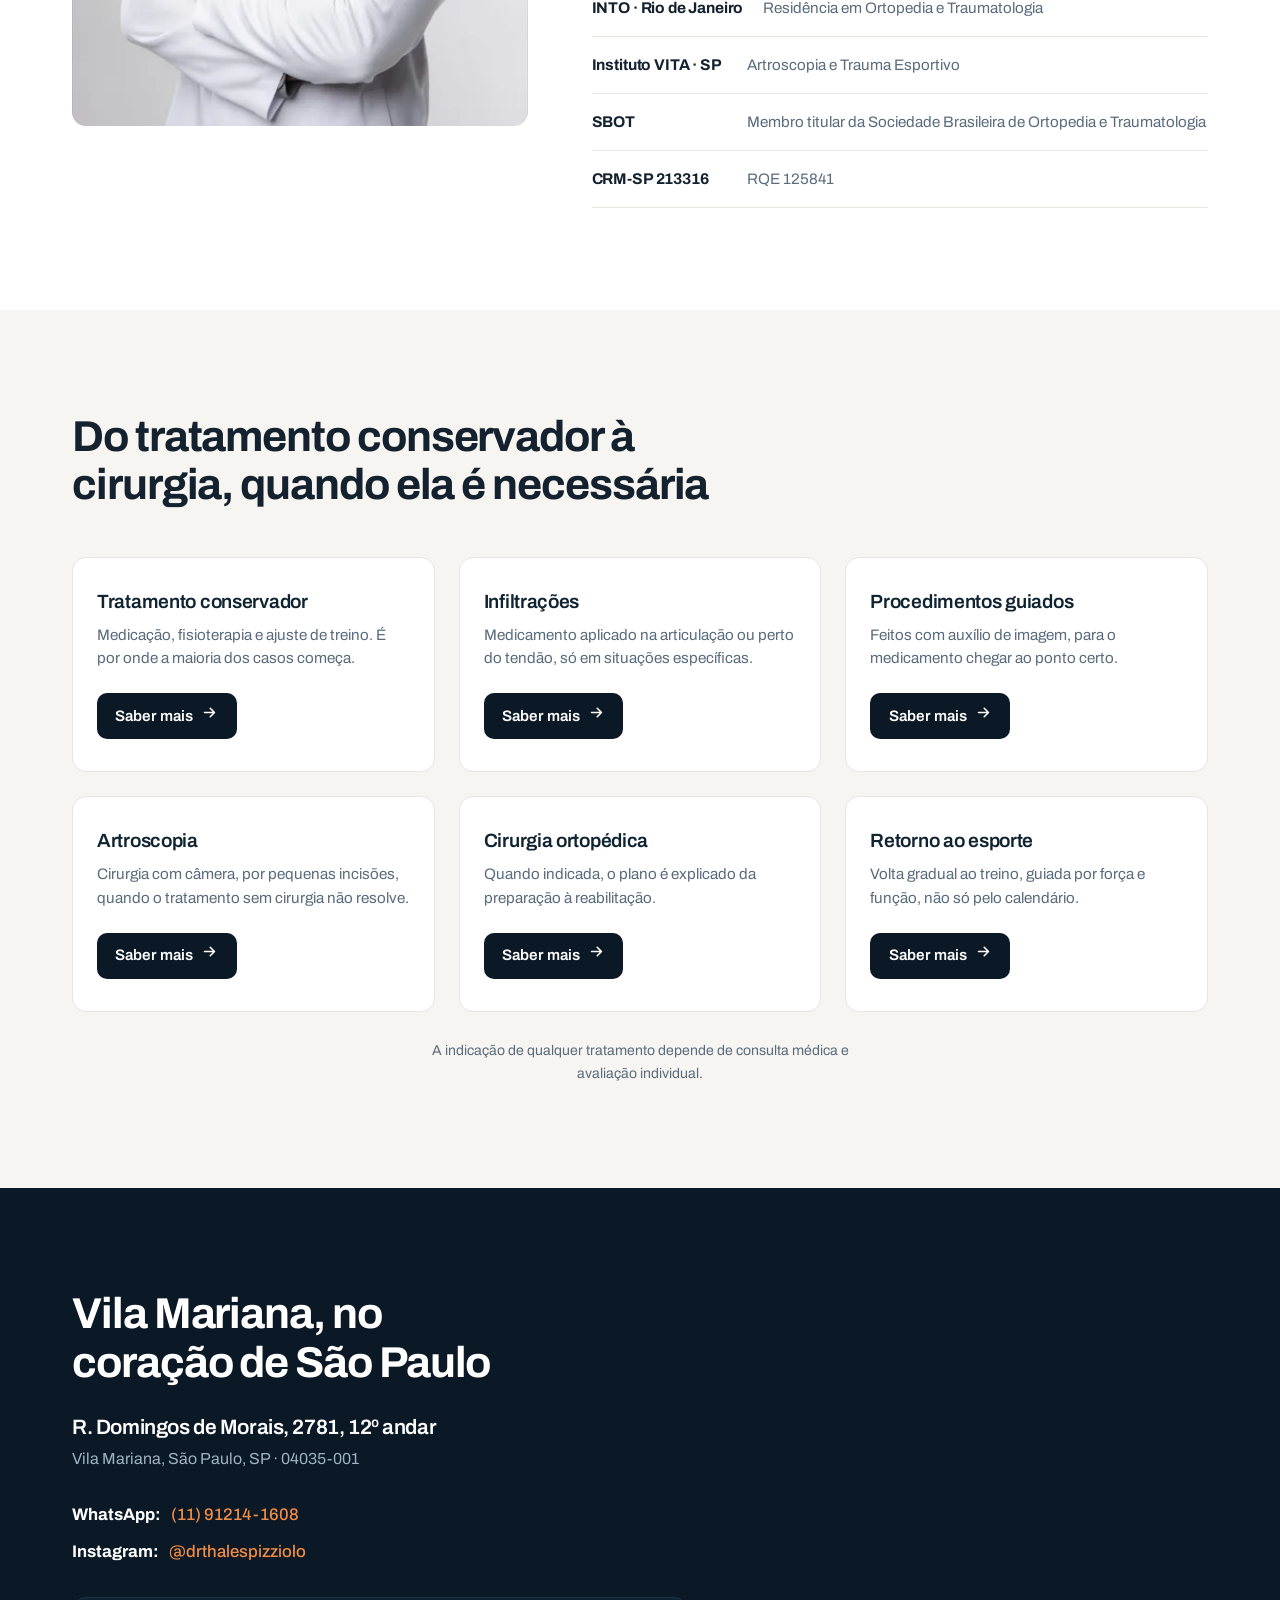
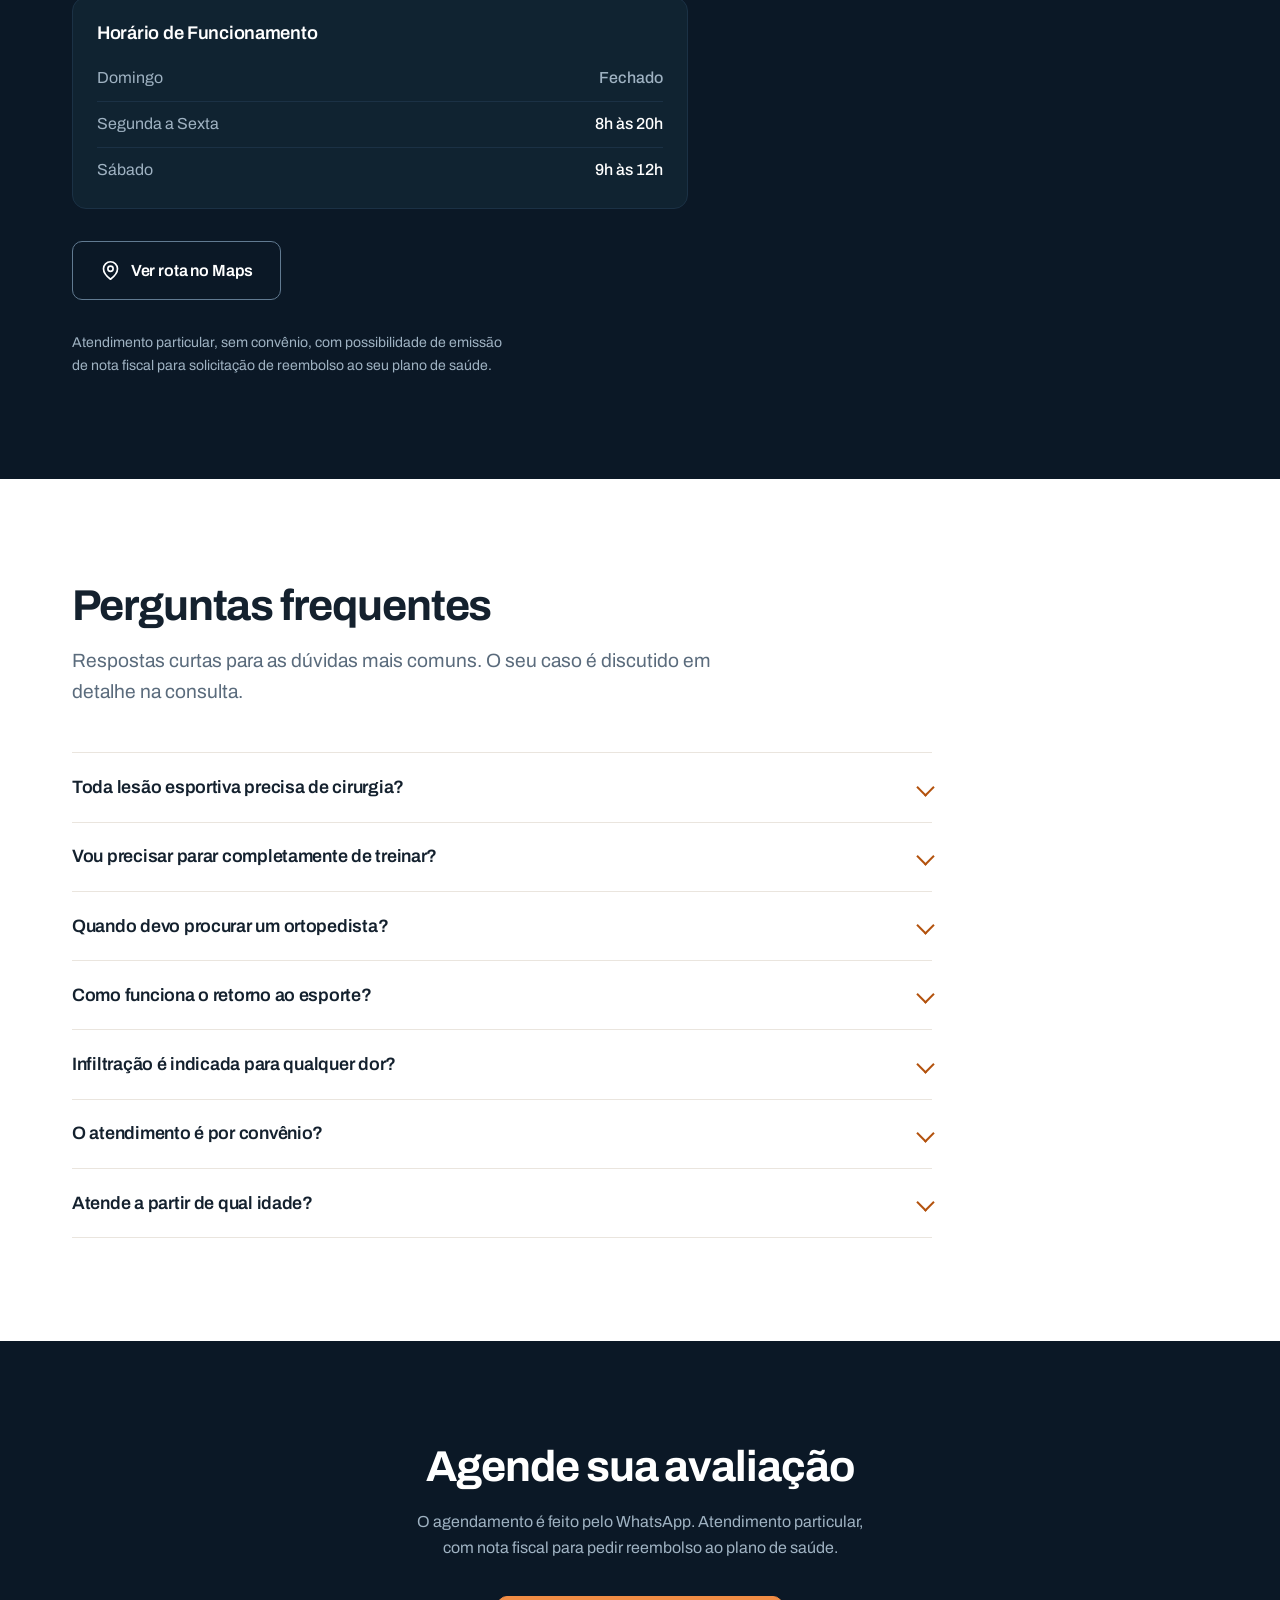
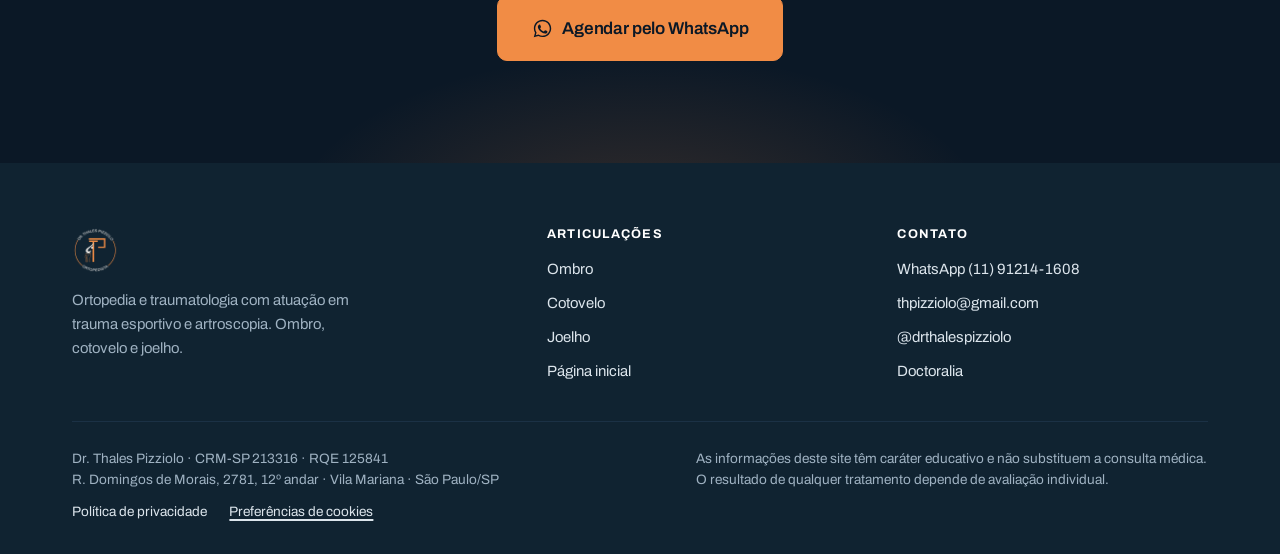
==== commit 40b69d58: "feat: auditoria do site (CFM, privacidade, imagens, conteúdo e SEO) - Tira "especialista em ombro, c" ====
--- a/public/index.html
+++ b/public/index.html
@@ -4,7 +4,7 @@
 <meta charset="utf-8">
 <meta name="viewport" content="width=device-width,initial-scale=1">
 <title>Ortopedista de Ombro, Cotovelo e Joelho na Vila Mariana | Dr. Thales Pizziolo</title>
-<meta name="description" content="Ortopedista especialista em ombro, cotovelo e joelho na Vila Mariana, São Paulo. Trauma esportivo e artroscopia. Tratamento conservador avaliado primeiro - cirurgia apenas quando há indicação. CRM-SP 213316 / RQE 125841.">
+<meta name="description" content="Ortopedista na Vila Mariana (SP) com atuação em trauma esportivo e artroscopia. Atende ombro, cotovelo e joelho, com tratamento conservador avaliado primeiro. CRM-SP 213316 / RQE 125841.">
 <link rel="canonical" href="https://www.drthalespizziolo.com.br/">
 <meta name="robots" content="index,follow,max-image-preview:large">
 <meta name="geo.region" content="BR-SP">
@@ -13,31 +13,42 @@
 <meta property="og:locale" content="pt_BR">
 <meta property="og:site_name" content="Dr. Thales Pizziolo">
 <meta property="og:title" content="Ortopedista de Ombro, Cotovelo e Joelho na Vila Mariana | Dr. Thales Pizziolo">
-<meta property="og:description" content="Ortopedista especialista em ombro, cotovelo e joelho na Vila Mariana, São Paulo. Trauma esportivo e artroscopia. Tratamento conservador avaliado primeiro - cirurgia apenas quando há indicação. CRM-SP 213316 / RQE 125841.">
+<meta property="og:description" content="Ortopedista na Vila Mariana (SP) com atuação em trauma esportivo e artroscopia. Atende ombro, cotovelo e joelho, com tratamento conservador avaliado primeiro. CRM-SP 213316 / RQE 125841.">
 <meta property="og:url" content="https://www.drthalespizziolo.com.br/">
-<meta property="og:image" content="https://www.drthalespizziolo.com.br/assets/hero.jpg">
+<meta property="og:image" content="https://www.drthalespizziolo.com.br/assets/og-home.jpg">
+<meta property="og:image:width" content="1200">
+<meta property="og:image:height" content="630">
 <meta name="twitter:card" content="summary_large_image">
-<link rel="icon" href="assets/logo-marca.png">
-<link rel="apple-touch-icon" href="assets/logo-marca.png">
+<meta name="theme-color" content="#0B1826">
+<link rel="icon" href="/favicon.ico" sizes="48x48">
+<link rel="icon" href="assets/icon-192.png" type="image/png" sizes="192x192">
+<link rel="apple-touch-icon" href="/apple-touch-icon.png">
 <link rel="preconnect" href="https://fonts.googleapis.com">
 <link rel="preconnect" href="https://fonts.gstatic.com" crossorigin>
-<link rel="stylesheet" href="https://fonts.googleapis.com/css2?family=Archivo:wght@400;500;600;700&family=Spectral:ital,wght@1,400;1,500;1,600&display=swap">
-<link rel="stylesheet" href="assets/style.css">
+<link rel="preload" as="style" href="https://fonts.googleapis.com/css2?family=Archivo:wght@400;500;600;700&family=Spectral:ital,wght@1,500;1,600&display=swap" onload="this.onload=null;this.rel='stylesheet'">
+<noscript><link rel="stylesheet" href="https://fonts.googleapis.com/css2?family=Archivo:wght@400;500;600;700&family=Spectral:ital,wght@1,500;1,600&display=swap"></noscript>
+<link rel="stylesheet" href="assets/style.css?v=0e9f98a6">
+<script>
+// Consentimento (Google Consent Mode v2), antes do GTM carregar.
+// Medição do Google fica ligada até a pessoa recusar no aviso.
+// Anúncio personalizado fica sempre desligado: é site de saúde.
+// O Microsoft Clarity só carrega com "Aceitar" (evento consent_accept no GTM).
+window.dataLayer=window.dataLayer||[];
+function gtag(){dataLayer.push(arguments);}
+(function(){
+  var c=null;try{c=localStorage.getItem('tp_consent')}catch(e){}
+  var g=c==='recusado'?'denied':'granted';
+  gtag('consent','default',{ad_storage:g,analytics_storage:g,ad_user_data:g,ad_personalization:'denied'});
+  gtag('set','ads_data_redaction',true);
+  if(c==='aceito')dataLayer.push({event:'consent_accept'});
+})();
+</script>
 <!-- Google Tag Manager -->
 <script>(function(w,d,s,l,i){w[l]=w[l]||[];w[l].push({'gtm.start':new Date().getTime(),event:'gtm.js'});
 var f=d.getElementsByTagName(s)[0],j=d.createElement(s),dl=l!='dataLayer'?'&l='+l:'';j.async=true;
 j.src='https://www.googletagmanager.com/gtm.js?id='+i+dl;f.parentNode.insertBefore(j,f);})
 (window,document,'script','dataLayer','GTM-WDB6CZFL');</script>
-<script type="application/ld+json">
-{"@context":"https://schema.org","@type":"Physician","name":"Dr. Thales Pizziolo",
-"medicalSpecialty":["Orthopedic","SportsMedicine"],
-"description":"Ortopedista e traumatologista com atuação em trauma esportivo e artroscopia. Atendimento dedicado a ombro, cotovelo e joelho.",
-"url":"https://www.drthalespizziolo.com.br/","image":"https://www.drthalespizziolo.com.br/assets/hero.jpg","telephone":"+5511912141608","email":"thpizziolo@gmail.com",
-"isAcceptingNewPatients":true,
-"address":{"@type":"PostalAddress","streetAddress":"Rua Domingos de Morais, 2781, 12º andar, Edifício Artwork","addressLocality":"São Paulo","addressRegion":"SP","addressCountry":"BR"},
-"areaServed":{"@type":"City","name":"São Paulo"},
-"sameAs":["https://www.doctoralia.com.br/thales-pizziolo/ortopedista-traumatologista/sao-paulo","https://www.instagram.com/drthalespizziolo"]}
-</script>
+<script type="application/ld+json">{"@context": "https://schema.org", "@type": "Physician", "name": "Dr. Thales Pizziolo", "alternateName": "Thales Ramos Pizziolo", "medicalSpecialty": "https://schema.org/Musculoskeletal", "description": "Ortopedista e traumatologista (RQE 125841) com atuação em trauma esportivo e artroscopia. Atende ombro, cotovelo e joelho, a partir de 14 anos, em consultas particulares.", "url": "https://www.drthalespizziolo.com.br/", "image": "https://www.drthalespizziolo.com.br/assets/hero.jpg", "logo": "https://www.drthalespizziolo.com.br/assets/icon-192.png", "telephone": "+5511912141608", "email": "thpizziolo@gmail.com", "isAcceptingNewPatients": true, "address": {"@type": "PostalAddress", "streetAddress": "Rua Domingos de Morais, 2781, 12º andar, Edifício Artwork", "addressLocality": "São Paulo", "addressRegion": "SP", "postalCode": "04035-001", "addressCountry": "BR"}, "geo": {"@type": "GeoCoordinates", "latitude": -23.6009, "longitude": -46.6362}, "hasMap": "https://www.google.com/maps/search/?api=1&query=Rua%20Domingos%20de%20Morais%202781%20Vila%20Mariana%20S%C3%A3o%20Paulo", "openingHoursSpecification": [{"@type": "OpeningHoursSpecification", "dayOfWeek": ["Monday", "Tuesday", "Wednesday", "Thursday", "Friday"], "opens": "08:00", "closes": "20:00"}, {"@type": "OpeningHoursSpecification", "dayOfWeek": "Saturday", "opens": "09:00", "closes": "12:00"}], "areaServed": {"@type": "City", "name": "São Paulo"}, "sameAs": ["https://www.doctoralia.com.br/thales-pizziolo/ortopedista-traumatologista/sao-paulo", "https://www.instagram.com/drthalespizziolo"]}</script>
 <script type="application/ld+json">{"@context": "https://schema.org", "@type": "FAQPage", "mainEntity": [{"@type": "Question", "name": "Toda lesão esportiva precisa de cirurgia?", "acceptedAnswer": {"@type": "Answer", "text": "Não. Muitas lesões podem ser tratadas de forma conservadora. A decisão considera o diagnóstico, a gravidade, as características e os objetivos de cada paciente."}}, {"@type": "Question", "name": "Vou precisar parar completamente de treinar?", "acceptedAnswer": {"@type": "Answer", "text": "Nem sempre. Dependendo da lesão, pode ser possível adaptar o treinamento durante a recuperação, com orientação individualizada."}}, {"@type": "Question", "name": "Quando devo procurar um ortopedista?", "acceptedAnswer": {"@type": "Answer", "text": "Dor persistente, perda de movimento, inchaço, instabilidade, redução de desempenho ou trauma merecem avaliação."}}, {"@type": "Question", "name": "Como funciona o retorno ao esporte?", "acceptedAnswer": {"@type": "Answer", "text": "O retorno é progressivo e considera a recuperação da lesão, a função, a força, a segurança e as demandas da sua modalidade."}}, {"@type": "Question", "name": "Infiltração é indicada para qualquer dor?", "acceptedAnswer": {"@type": "Answer", "text": "Não. Há diferentes procedimentos, e a indicação depende do diagnóstico e da avaliação individual."}}, {"@type": "Question", "name": "O atendimento é por convênio?", "acceptedAnswer": {"@type": "Answer", "text": "O atendimento é particular, sem convênio. É possível emitir nota fiscal para que você solicite reembolso ao seu plano de saúde, conforme as regras do seu contrato."}}, {"@type": "Question", "name": "Atende a partir de qual idade?", "acceptedAnswer": {"@type": "Answer", "text": "A partir de 14 anos, para atletas e para qualquer pessoa que queira se manter ativa."}}]}</script>
 </head>
 <body>
@@ -53,8 +64,8 @@
 <header class="site-header">
   <div class="wrap">
     <a class="brand" href="./">
-      <img src="assets/logo-marca.png" alt="" width="38" height="38">
-      <span class="visually-hidden">Dr. Thales Pizziolo - página inicial</span>
+      <img src="assets/logo-96.webp" alt="" width="38" height="38">
+      <span class="visually-hidden">Dr. Thales Pizziolo, página inicial</span>
       <span class="brand-text" aria-hidden="true"><b class="brand-name">Dr. Thales Pizziolo</b><span class="brand-sub">Ortopedista · CRM-SP 213316</span></span>
     </a>
     <nav class="nav" aria-label="Principal">
@@ -74,9 +85,9 @@
     <div>
       <h1 class="rise">
         Dor no ombro, cotovelo ou joelho?
-        <span class="seo">Ortopedista especialista em Vila Mariana, São Paulo</span>
+        <span class="seo">Ortopedista em Vila Mariana, São Paulo</span>
       </h1>
-      <p class="lede rise rise-2">Atuação em trauma esportivo e artroscopia. A avaliação começa entendendo sua lesão - e o tratamento conservador é considerado antes de qualquer cirurgia.</p>
+      <p class="lede rise rise-2">Atuação em trauma esportivo e artroscopia. A avaliação começa entendendo sua lesão, e o tratamento conservador é considerado antes de qualquer cirurgia.</p>
       <div class="hero-actions rise rise-3">
         <a class="btn btn-1 btn-lg" href="https://wa.me/5511912141608?text=Ol%C3%A1%21%20Vim%20pelo%20Google%20e%20gostaria%20de%20agendar%20uma%20consulta%20com%20o%20Dr.%20Thales."><svg aria-hidden="true" focusable="false"><use href="#i-wa"/></svg>Agendar pelo WhatsApp</a>
         <a class="btn btn-2 btn-lg" href="#articulacoes">Ver áreas de atuação</a>
@@ -88,7 +99,7 @@
       </div></div>
     </div>
     <figure class="hero-figure rise rise-2" style="margin:0">
-      <img src="assets/hero.jpg" alt="Dr. Thales Pizziolo, médico ortopedista" width="800" height="1000" fetchpriority="high">
+      <img src="assets/hero-800.webp" srcset="assets/hero-480.webp 480w, assets/hero-800.webp 800w" sizes="(max-width: 900px) calc(100vw - 2.5rem), 470px" alt="Dr. Thales Pizziolo, médico ortopedista" width="800" height="1200" fetchpriority="high">
     </figure>
   </div>
 </section>
@@ -96,31 +107,28 @@
 <section id="articulacoes">
   <span id="atuacao" aria-hidden="true"></span>
   <div class="wrap">
-    <h2>Três articulações. Nada além delas.</h2>
-    <p class="lede" style="margin-top:1rem">Atender só ombro, cotovelo e joelho é uma escolha. Concentrar o estudo e a prática em três articulações permite um olhar mais aprofundado sobre cada uma. Atendimento a partir de 14 anos.</p>
+    <h2>Ombro, cotovelo e joelho</h2>
+    <p class="lede" style="margin-top:1rem">O atendimento é dedicado a essas três articulações, para pacientes a partir de 14 anos. Escolha uma para ver o que é avaliado e como costuma ser o tratamento.</p>
     <div class="joints">
       <a class="joint reveal" href="ombro/">
-        <div class="joint-img"><img src="assets/joint-shoulder.jpg" alt="Ilustração anatômica da articulação do ombro" width="640" height="640" loading="lazy"></div>
         <div class="joint-body">
           <h3>Ombro</h3>
           <p>Bursite, tendinite, lesões do manguito rotador, luxações, instabilidade e traumas ligados ao esporte.</p>
-          <span class="joint-go">Ver detalhes<svg aria-hidden="true" focusable="false"><use href="#i-arrow"/></svg></span>
+          <span class="joint-go">Ver ombro<svg aria-hidden="true" focusable="false"><use href="#i-arrow"/></svg></span>
         </div>
       </a>
       <a class="joint reveal" href="cotovelo/">
-        <div class="joint-img"><img src="assets/joint-elbow.jpg" alt="Ilustração anatômica da articulação do cotovelo" width="640" height="640" loading="lazy"></div>
         <div class="joint-body">
           <h3>Cotovelo</h3>
           <p>Bursite, epicondilite, cotovelo de tenista, dores por sobrecarga e lesões que limitam a função.</p>
-          <span class="joint-go">Ver detalhes<svg aria-hidden="true" focusable="false"><use href="#i-arrow"/></svg></span>
+          <span class="joint-go">Ver cotovelo<svg aria-hidden="true" focusable="false"><use href="#i-arrow"/></svg></span>
         </div>
       </a>
       <a class="joint reveal" href="joelho/">
-        <div class="joint-img"><img src="assets/joint-knee.jpg" alt="Ilustração anatômica da articulação do joelho" width="640" height="640" loading="lazy"></div>
         <div class="joint-body">
           <h3>Joelho</h3>
           <p>Tendinite patelar, bursite, lesões ligamentares e de menisco, desgaste articular e lesões esportivas.</p>
-          <span class="joint-go">Ver detalhes<svg aria-hidden="true" focusable="false"><use href="#i-arrow"/></svg></span>
+          <span class="joint-go">Ver joelho<svg aria-hidden="true" focusable="false"><use href="#i-arrow"/></svg></span>
         </div>
       </a>
     </div>
@@ -152,13 +160,13 @@
 <section id="sobre" style="background:#fff">
   <div class="wrap split">
     <figure class="split-figure" style="margin:0">
-      <img src="assets/sobre.jpg" alt="Dr. Thales Pizziolo de jaleco branco" width="800" height="1000" loading="lazy">
+      <img src="assets/sobre-800.webp" srcset="assets/sobre-480.webp 480w, assets/sobre-800.webp 800w" sizes="(max-width: 880px) min(390px, calc(100vw - 2.5rem)), 460px" alt="Dr. Thales Pizziolo de jaleco branco" width="800" height="1200" loading="lazy" decoding="async">
     </figure>
     <div>
       <h2 style="font-size: clamp(2rem, 3.5vw, 2.5rem); margin-bottom: 1.5rem; color: var(--navy-900);">Ortopedia para quem quer continuar em movimento</h2>
       <div class="prose" style="margin-top:1.2rem; font-size: 1.12rem; line-height: 1.65; color: var(--ink);">
         <p class="lede" style="font-size: 1.25rem; font-weight: 500; color: var(--navy-800); border-left: 4px solid var(--orange); padding-left: 1.2rem;">Sou médico ortopedista com atuação em trauma esportivo e artroscopia. Minha abordagem começa por um princípio simples: você precisa entender sua lesão e o motivo de cada etapa do tratamento.</p>
-        <p style="margin-top:1.1rem;color:var(--text-dark);">Construo uma estratégia individualizada, priorizando tratamentos não cirúrgicos e minimamente invasivos quando indicados - sem perder de vista a atividade que faz parte da sua vida. Corredor de rua e praticante de musculação, conheço de perto o valor que o esporte tem na rotina de cada pessoa.</p>
+        <p style="margin-top:1.1rem;color:var(--text-dark);">Construo uma estratégia individualizada, priorizando tratamentos não cirúrgicos e minimamente invasivos quando indicados, sem perder de vista a atividade que faz parte da sua vida. Corredor de rua e praticante de musculação, conheço de perto o valor que o esporte tem na rotina de cada pessoa.</p>
       </div>
       <ul class="creds" style="margin-top: 2.5rem;">
         <li><b>UFMA</b><span>Graduação em Medicina</span></li>
@@ -173,14 +181,14 @@
 
 <section id="tratamentos">
   <div class="wrap">
-    <h2>Do cuidado conservador à cirurgia - apenas quando necessária</h2>
+    <h2>Do tratamento conservador à cirurgia, quando ela é necessária</h2>
     <ul class="treat">
-      <li class="treat-card"><h3>Tratamento conservador</h3><p>Medicação e reabilitação.</p><a class="treat-btn" href="https://wa.me/5511912141608?text=Ol%C3%A1%21%20Vim%20pelo%20Google%20e%20gostaria%20de%20saber%20mais%20sobre%20tratamento%20conservador.">Saber mais<span class="treat-btn-ic"><svg aria-hidden="true" focusable="false"><use href="#i-arrow"/></svg></span></a></li>
-      <li class="treat-card"><h3>Infiltrações</h3><p>Após avaliação individual.</p><a class="treat-btn" href="https://wa.me/5511912141608?text=Ol%C3%A1%21%20Vim%20pelo%20Google%20e%20gostaria%20de%20saber%20mais%20sobre%20infiltra%C3%A7%C3%B5es.">Saber mais<span class="treat-btn-ic"><svg aria-hidden="true" focusable="false"><use href="#i-arrow"/></svg></span></a></li>
-      <li class="treat-card"><h3>Procedimentos guiados</h3><p>Precisão com imagem.</p><a class="treat-btn" href="https://wa.me/5511912141608?text=Ol%C3%A1%21%20Vim%20pelo%20Google%20e%20gostaria%20de%20saber%20mais%20sobre%20procedimentos%20guiados.">Saber mais<span class="treat-btn-ic"><svg aria-hidden="true" focusable="false"><use href="#i-arrow"/></svg></span></a></li>
-      <li class="treat-card"><h3>Artroscopia</h3><p>Minimamente invasiva.</p><a class="treat-btn" href="https://wa.me/5511912141608?text=Ol%C3%A1%21%20Vim%20pelo%20Google%20e%20gostaria%20de%20saber%20mais%20sobre%20artroscopia.">Saber mais<span class="treat-btn-ic"><svg aria-hidden="true" focusable="false"><use href="#i-arrow"/></svg></span></a></li>
-      <li class="treat-card"><h3>Cirurgia ortopédica</h3><p>Planejada para o seu caso.</p><a class="treat-btn" href="https://wa.me/5511912141608?text=Ol%C3%A1%21%20Vim%20pelo%20Google%20e%20gostaria%20de%20saber%20mais%20sobre%20cirurgia%20ortop%C3%A9dica.">Saber mais<span class="treat-btn-ic"><svg aria-hidden="true" focusable="false"><use href="#i-arrow"/></svg></span></a></li>
-      <li class="treat-card"><h3>Retorno ao esporte</h3><p>Volta segura e progressiva.</p><a class="treat-btn" href="https://wa.me/5511912141608?text=Ol%C3%A1%21%20Vim%20pelo%20Google%20e%20gostaria%20de%20saber%20mais%20sobre%20retorno%20ao%20esporte.">Saber mais<span class="treat-btn-ic"><svg aria-hidden="true" focusable="false"><use href="#i-arrow"/></svg></span></a></li>
+      <li class="treat-card"><h3>Tratamento conservador</h3><p>Medicação, fisioterapia e ajuste de treino. É por onde a maioria dos casos começa.</p><a class="treat-btn" href="https://wa.me/5511912141608?text=Ol%C3%A1%21%20Vim%20pelo%20Google%20e%20gostaria%20de%20saber%20mais%20sobre%20tratamento%20conservador.">Saber mais<span class="treat-btn-ic"><svg aria-hidden="true" focusable="false"><use href="#i-arrow"/></svg></span></a></li>
+      <li class="treat-card"><h3>Infiltrações</h3><p>Medicamento aplicado na articulação ou perto do tendão, só em situações específicas.</p><a class="treat-btn" href="https://wa.me/5511912141608?text=Ol%C3%A1%21%20Vim%20pelo%20Google%20e%20gostaria%20de%20saber%20mais%20sobre%20infiltra%C3%A7%C3%B5es.">Saber mais<span class="treat-btn-ic"><svg aria-hidden="true" focusable="false"><use href="#i-arrow"/></svg></span></a></li>
+      <li class="treat-card"><h3>Procedimentos guiados</h3><p>Feitos com auxílio de imagem, para o medicamento chegar ao ponto certo.</p><a class="treat-btn" href="https://wa.me/5511912141608?text=Ol%C3%A1%21%20Vim%20pelo%20Google%20e%20gostaria%20de%20saber%20mais%20sobre%20procedimentos%20guiados.">Saber mais<span class="treat-btn-ic"><svg aria-hidden="true" focusable="false"><use href="#i-arrow"/></svg></span></a></li>
+      <li class="treat-card"><h3>Artroscopia</h3><p>Cirurgia com câmera, por pequenas incisões, quando o tratamento sem cirurgia não resolve.</p><a class="treat-btn" href="https://wa.me/5511912141608?text=Ol%C3%A1%21%20Vim%20pelo%20Google%20e%20gostaria%20de%20saber%20mais%20sobre%20artroscopia.">Saber mais<span class="treat-btn-ic"><svg aria-hidden="true" focusable="false"><use href="#i-arrow"/></svg></span></a></li>
+      <li class="treat-card"><h3>Cirurgia ortopédica</h3><p>Quando indicada, o plano é explicado da preparação à reabilitação.</p><a class="treat-btn" href="https://wa.me/5511912141608?text=Ol%C3%A1%21%20Vim%20pelo%20Google%20e%20gostaria%20de%20saber%20mais%20sobre%20cirurgia%20ortop%C3%A9dica.">Saber mais<span class="treat-btn-ic"><svg aria-hidden="true" focusable="false"><use href="#i-arrow"/></svg></span></a></li>
+      <li class="treat-card"><h3>Retorno ao esporte</h3><p>Volta gradual ao treino, guiada por força e função, não só pelo calendário.</p><a class="treat-btn" href="https://wa.me/5511912141608?text=Ol%C3%A1%21%20Vim%20pelo%20Google%20e%20gostaria%20de%20saber%20mais%20sobre%20retorno%20ao%20esporte.">Saber mais<span class="treat-btn-ic"><svg aria-hidden="true" focusable="false"><use href="#i-arrow"/></svg></span></a></li>
     </ul>
     <p class="note" style="color:var(--muted); text-align: center; margin-inline: auto;">A indicação de qualquer tratamento depende de consulta médica e avaliação individual.</p>
   </div>
@@ -191,17 +199,17 @@
     <div>
       <h2>Vila Mariana, no coração de São Paulo</h2>
       <address class="addr">
-        <span class="street">R. Domingos de Morais, 2781 - 12 andar</span>
-        <span class="more">Vila Mariana, São Paulo - SP, 04035-001</span>
+        <span class="street">R. Domingos de Morais, 2781, 12º andar</span>
+        <span class="more">Vila Mariana, São Paulo, SP · 04035-001</span>
       </address>
 
       <div style="margin-top: 1.8rem;">
         <p style="margin-bottom: 0.6rem; display: flex; align-items: center; gap: 0.6rem; font-size: 1.05rem;">
-          <strong style="color: #fff;">WhatsApp:</strong> 
+          <strong style="color: #fff;">WhatsApp:</strong>
           <a href="https://wa.me/5511912141608?text=Ol%C3%A1%21%20Vim%20pelo%20Google%20e%20gostaria%20de%20agendar%20uma%20consulta%20com%20o%20Dr.%20Thales." style="color: var(--orange); text-decoration: none; font-weight: 500;">(11) 91214-1608</a>
         </p>
         <p style="margin-bottom: 0.6rem; display: flex; align-items: center; gap: 0.6rem; font-size: 1.05rem;">
-          <strong style="color: #fff;">Instagram:</strong> 
+          <strong style="color: #fff;">Instagram:</strong>
           <a href="https://www.instagram.com/drthalespizziolo/" target="_blank" rel="noopener" style="color: var(--orange); text-decoration: none; font-weight: 500;">@drthalespizziolo</a>
         </p>
       </div>
@@ -210,27 +218,27 @@
         <h3 style="font-size: 1.15rem; color: #fff; margin-bottom: 1.2rem; display: flex; align-items: center; gap: 0.5rem;">Horário de Funcionamento</h3>
         <ul style="list-style: none; padding: 0; margin: 0; color: var(--on-navy-muted); font-size: 1rem; line-height: 1.8;">
           <li style="display: flex; justify-content: space-between; border-bottom: 1px solid var(--navy-700); padding-bottom: 0.5rem; margin-bottom: 0.5rem;"><span>Domingo</span> <span style="font-weight: 500;">Fechado</span></li>
-          <li style="display: flex; justify-content: space-between; border-bottom: 1px solid var(--navy-700); padding-bottom: 0.5rem; margin-bottom: 0.5rem;"><span>Segunda a Sexta</span> <span style="font-weight: 500; color: #fff;">08:00 - 20:00</span></li>
-          <li style="display: flex; justify-content: space-between;"><span>Sábado</span> <span style="font-weight: 500; color: #fff;">09:00 - 12:00</span></li>
+          <li style="display: flex; justify-content: space-between; border-bottom: 1px solid var(--navy-700); padding-bottom: 0.5rem; margin-bottom: 0.5rem;"><span>Segunda a Sexta</span> <span style="font-weight: 500; color: #fff;">8h às 20h</span></li>
+          <li style="display: flex; justify-content: space-between;"><span>Sábado</span> <span style="font-weight: 500; color: #fff;">9h às 12h</span></li>
         </ul>
       </div>
 
       <div class="hero-actions" style="margin-top:2rem;margin-bottom:0">
         <a class="btn btn-2" href="https://www.google.com/maps/search/?api=1&query=Rua%20Domingos%20de%20Morais%202781%20Vila%20Mariana%20S%C3%A3o%20Paulo" target="_blank" rel="noopener"><svg aria-hidden="true" focusable="false"><use href="#i-pin"/></svg>Ver rota no Maps</a>
       </div>
-      
+
       <p class="note" style="margin-top: 2rem;">Atendimento particular, sem convênio, com possibilidade de emissão de nota fiscal para solicitação de reembolso ao seu plano de saúde.</p>
     </div>
     <figure class="split-figure" style="margin:0; display: flex; flex-direction: column; min-height: 500px;">
-      <iframe src="https://www.google.com/maps/embed?pb=!1m18!1m12!1m3!1d3656.368524317135!2d-46.63806452377519!3d-23.59114787878036!2m3!1f0!2f0!3f0!3m2!1i1024!2i768!4f13.1!3m3!1m2!1s0x94ce5a2b0e77d949%3A0xc3c57053e144a2b9!2sR.%20Domingos%20de%20Morais%2C%202781%20-%20Vila%20Mariana%2C%20S%C3%A3o%20Paulo%20-%20SP%2C%2004035-001!5e0!3m2!1spt-BR!2sbr!4v1714152345678!5m2!1spt-BR!2sbr" width="100%" height="100%" style="border:0; border-radius: var(--r); min-height: 400px; flex-grow: 1;" allowfullscreen="" loading="lazy" referrerpolicy="no-referrer-when-downgrade" title="Google Maps - Localização do Consultório"></iframe>
+      <iframe src="https://www.google.com/maps/embed?pb=!1m18!1m12!1m3!1d3656.368524317135!2d-46.63806452377519!3d-23.59114787878036!2m3!1f0!2f0!3f0!3m2!1i1024!2i768!4f13.1!3m3!1m2!1s0x94ce5a2b0e77d949%3A0xc3c57053e144a2b9!2sR.%20Domingos%20de%20Morais%2C%202781%20-%20Vila%20Mariana%2C%20S%C3%A3o%20Paulo%20-%20SP%2C%2004035-001!5e0!3m2!1spt-BR!2sbr!4v1714152345678!5m2!1spt-BR!2sbr" width="100%" height="100%" style="border:0; border-radius: var(--r); min-height: 400px; flex-grow: 1;" allowfullscreen="" loading="lazy" referrerpolicy="no-referrer-when-downgrade" title="Mapa do consultório no Google Maps"></iframe>
     </figure>
   </div>
 </section>
 
 <section id="faq" style="background:#fff">
   <div class="wrap">
-    <h2>Informação clara também faz parte do tratamento</h2>
-    <p class="lede" style="margin-top:1rem">A consulta é o momento de entender seu caso em profundidade. Aqui estão respostas iniciais para as dúvidas mais comuns.</p>
+    <h2>Perguntas frequentes</h2>
+    <p class="lede" style="margin-top:1rem">Respostas curtas para as dúvidas mais comuns. O seu caso é discutido em detalhe na consulta.</p>
     <div class="faq">
       <details>
         <summary>Toda lesão esportiva precisa de cirurgia?</summary>
@@ -266,8 +274,8 @@
 
 <section class="close on-dark">
   <div class="wrap">
-    <h2>Entenda sua lesão. Trate com propósito.</h2>
-    <p>Agende uma avaliação e descubra as possibilidades de tratamento para o seu caso.</p>
+    <h2>Agende sua avaliação</h2>
+    <p>O agendamento é feito pelo WhatsApp. Atendimento particular, com nota fiscal para pedir reembolso ao plano de saúde.</p>
     <a class="btn btn-1 btn-lg" href="https://wa.me/5511912141608?text=Ol%C3%A1%21%20Vim%20pelo%20Google%20e%20gostaria%20de%20agendar%20uma%20consulta%20com%20o%20Dr.%20Thales."><svg aria-hidden="true" focusable="false"><use href="#i-wa"/></svg>Agendar pelo WhatsApp</a>
   </div>
 </section>
@@ -277,11 +285,11 @@
   <div class="wrap">
     <div class="foot-grid">
       <div class="foot-brand">
-        <img src="assets/logo-marca.png" alt="" width="46" height="46">
+        <img src="assets/logo-96.webp" alt="" width="46" height="46" loading="lazy">
         <p>Ortopedia e traumatologia com atuação em trauma esportivo e artroscopia. Ombro, cotovelo e joelho.</p>
       </div>
       <nav aria-label="Articulações">
-        <h4>Articulações</h4>
+        <h2 class="foot-h">Articulações</h2>
         <ul>
           <li><a href="ombro/">Ombro</a></li>
           <li><a href="cotovelo/">Cotovelo</a></li>
@@ -290,7 +298,7 @@
         </ul>
       </nav>
       <div>
-        <h4>Contato</h4>
+        <h2 class="foot-h">Contato</h2>
         <ul>
           <li><a href="https://wa.me/5511912141608?text=Ol%C3%A1%21%20Vim%20pelo%20Google%20e%20gostaria%20de%20agendar%20uma%20consulta%20com%20o%20Dr.%20Thales.">WhatsApp (11) 91214-1608</a></li>
           <li><a href="mailto:thpizziolo@gmail.com">thpizziolo@gmail.com</a></li>
@@ -300,14 +308,23 @@
       </div>
     </div>
     <div class="foot-legal">
-      <p>Dr. Thales Pizziolo · CRM-SP 213316 · RQE 125841<br>R. Domingos de Morais, 2781 - 12 andar · Vila Mariana · São Paulo/SP</p>
+      <p>Dr. Thales Pizziolo · CRM-SP 213316 · RQE 125841<br>R. Domingos de Morais, 2781, 12º andar · Vila Mariana · São Paulo/SP</p>
       <p>As informações deste site têm caráter educativo e não substituem a consulta médica. O resultado de qualquer tratamento depende de avaliação individual.</p>
+      <p class="foot-links"><a href="privacidade/">Política de privacidade</a><button type="button" class="link-btn" data-cookie-prefs>Preferências de cookies</button></p>
     </div>
   </div>
 </footer>
 
 <div class="dock is-hidden">
   <a class="btn btn-1" href="https://wa.me/5511912141608?text=Ol%C3%A1%21%20Vim%20pelo%20Google%20e%20gostaria%20de%20agendar%20uma%20consulta%20com%20o%20Dr.%20Thales."><svg aria-hidden="true" focusable="false"><use href="#i-wa"/></svg>Agendar pelo WhatsApp</a>
+</div>
+
+<div class="cookie" id="cookie" role="region" aria-label="Aviso de cookies" hidden>
+  <p>Usamos cookies do Google para medir visitas e o resultado dos anúncios. Se você aceitar, também usamos o Microsoft Clarity para ver como o site é usado. <a href="privacidade/">Política de privacidade</a></p>
+  <div class="cookie-btns">
+    <button type="button" class="btn btn-1" data-consent="aceito">Aceitar</button>
+    <button type="button" class="btn btn-2" data-consent="recusado">Recusar</button>
+  </div>
 </div>
 
 <script>
@@ -335,6 +352,43 @@
   },{threshold:0});
   ctas.forEach(function(c){ obs.observe(c); });
 })();
+(function(){
+  // Aviso de cookies. A escolha fica no localStorage (tp_consent) e o
+  // <head> a lê antes do GTM em toda página.
+  var box=document.getElementById('cookie');
+  if(!box) return;
+  var c=null;try{c=localStorage.getItem('tp_consent')}catch(e){}
+  function abrir(){box.hidden=false;document.body.classList.add('cookie-open')}
+  function fechar(){box.hidden=true;document.body.classList.remove('cookie-open')}
+  function apagar(){
+    // ao recusar, remove os cookies de medição que já existiam
+    var dom=['', '; domain=.drthalespizziolo.com.br', '; domain=www.drthalespizziolo.com.br'];
+    document.cookie.split(';').forEach(function(k){
+      var n=k.split('=')[0].trim();
+      if(/^(_ga|_gid|_gcl_|_clck|_clsk)/.test(n)) dom.forEach(function(d){
+        document.cookie=n+'=; expires=Thu, 01 Jan 1970 00:00:00 GMT; path=/'+d;
+      });
+    });
+  }
+  if(!c) abrir();
+  box.addEventListener('click',function(e){
+    var b=e.target.closest('[data-consent]');
+    if(!b) return;
+    var v=b.getAttribute('data-consent');
+    try{localStorage.setItem('tp_consent',v)}catch(err){}
+    var g=v==='aceito'?'granted':'denied';
+    gtag('consent','update',{ad_storage:g,analytics_storage:g,ad_user_data:g,ad_personalization:'denied'});
+    if(v==='aceito'&&c!=='aceito') dataLayer.push({event:'consent_accept'});
+    if(v==='recusado'){
+      try{if(window.clarity) window.clarity('consent',false)}catch(err){}
+      apagar();
+    }
+    c=v;fechar();
+  });
+  document.querySelectorAll('[data-cookie-prefs]').forEach(function(a){
+    a.addEventListener('click',function(e){e.preventDefault();abrir();box.querySelector('button').focus();});
+  });
+})();
 </script>
 </body>
 </html>
--- a/public/assets/style.css
+++ b/public/assets/style.css
@@ -217,21 +217,19 @@
   .hero::after{inset:auto -30% -30% 20%}
 }
 
-/* --- painéis das articulações: conduzidos pela ilustração --------------- */
+/* --- painéis das articulações: nome grande, sem ilustração -------------- */
 .joints{display:grid;grid-template-columns:repeat(3,minmax(0,1fr));gap:clamp(1rem,2vw,1.5rem);margin-top:clamp(2.2rem,4vw,3.2rem)}
 .joint{
   position:relative;display:flex;flex-direction:column;
   background:var(--navy-800);border-radius:var(--r);overflow:hidden;
+  border-top:4px solid var(--orange);
   text-decoration:none;color:var(--on-navy);
   transition:transform .3s var(--ease),box-shadow .3s var(--ease);
 }
 .joint:hover{transform:translateY(-5px);box-shadow:0 18px 38px -14px rgba(11,24,38,.55)}
-.joint-img{aspect-ratio:1/1;overflow:hidden;background:var(--navy-900)}
-.joint-img img{width:100%;height:100%;object-fit:cover;transition:transform .5s var(--ease)}
-.joint:hover .joint-img img{transform:scale(1.05)}
-.joint-body{padding:1.5rem 1.5rem 1.7rem;display:flex;flex-direction:column;flex:1;gap:.7rem}
-.joint-body h3{color:#fff;font-size:1.45rem;font-weight:700;letter-spacing:-.025em}
-.joint-body p{color:var(--on-navy-muted);font-size:.95rem;line-height:1.55}
+.joint-body{padding:clamp(1.6rem,2.6vw,2.2rem) 1.6rem 1.7rem;display:flex;flex-direction:column;flex:1;gap:.9rem}
+.joint-body h3{color:#fff;font-size:clamp(1.7rem,2.6vw,2.2rem);font-weight:700;letter-spacing:-.03em}
+.joint-body p{color:var(--on-navy-muted);font-size:.98rem;line-height:1.55;margin-bottom:.6rem}
 .joint-go{
   margin-top:auto;align-self:stretch;display:inline-flex;align-items:center;justify-content:center;gap:.5rem;
   min-height:46px;padding:.6rem 1rem;border:1.5px solid var(--orange);border-radius:var(--r-sm);
@@ -242,10 +240,7 @@
 .joint-go svg{flex:none;width:17px;height:17px;transition:transform .25s var(--ease)}
 .joint:hover .joint-go svg{transform:translateX(4px)}
 @media (max-width:820px){
-  .joints{grid-template-columns:repeat(2,minmax(0,1fr))}
-  .joint:last-child{grid-column:1/-1;flex-direction:row;align-items:stretch}
-  .joint:last-child .joint-img{flex:0 0 42%;aspect-ratio:auto}
-  .joint:last-child .joint-body{padding:1.2rem 1.3rem}
+  .joints{grid-template-columns:minmax(0,1fr);gap:.9rem}
 }
 
 /* --- frase de posicionamento -------------------------------------------- */
@@ -290,6 +285,10 @@
   .split,.split.flip{grid-template-columns:minmax(0,1fr);gap:2.2rem}
   .split-figure{max-width:390px}
   .split.flip .split-figure{order:-1}
+  /* Consultório: o mapa não pode aparecer antes do título "Vila Mariana...".
+     Reverte o order:-1 geral do .flip só aqui, senão o mapa fica órfão no
+     topo da seção e parece que sumiu. */
+  #consultorio .split-figure{order:0;max-width:none}
 }
 
 /* --- credenciais -------------------------------------------------------- */
@@ -392,7 +391,7 @@
 /* --- rodapé ------------------------------------------------------------- */
 .site-footer{background:var(--navy-800);color:var(--on-navy-muted);padding-block:clamp(2.8rem,5vw,4rem) 2rem;font-size:.93rem}
 .foot-grid{display:grid;grid-template-columns:minmax(0,1.4fr) minmax(0,1fr) minmax(0,1fr);gap:2.5rem;padding-bottom:2.4rem;border-bottom:1px solid var(--navy-700)}
-.site-footer h4{color:#fff;font-size:.79rem;letter-spacing:.1em;text-transform:uppercase;font-weight:700;margin-bottom:1rem}
+.site-footer .foot-h{color:#fff;font-size:.79rem;letter-spacing:.1em;text-transform:uppercase;font-weight:700;margin-bottom:1rem}
 .site-footer ul{list-style:none;margin:0;padding:0;display:grid;gap:.6rem}
 .site-footer a{color:var(--on-navy);text-decoration:none}
 .site-footer a:hover{color:var(--orange);text-decoration:underline}
@@ -445,11 +444,6 @@
 .crumbs a:hover{color:var(--orange);text-decoration:underline}
 .crumbs [aria-current]{color:var(--orange);font-weight:600}
 
-.hero-figure-joint img{
-  aspect-ratio:1/1;object-position:center;
-  box-shadow:0 30px 60px -28px rgba(0,0,0,.7);
-}
-@media (max-width:900px){.hero-figure-joint{max-width:260px}.hero-figure-joint img{aspect-ratio:1/1}}
 
 .conds-1{grid-template-columns:minmax(0,1fr);margin-top:1.7rem}
 .conds-1 li{padding:.85rem 0}
@@ -460,3 +454,65 @@
 }
 
 .joints-2{grid-template-columns:repeat(2,minmax(0,1fr));max-width:840px}
+
+/* --- páginas de articulação: da avaliação ao tratamento ---------------- */
+.etapas{display:grid;grid-template-columns:repeat(3,minmax(0,1fr));gap:clamp(1.2rem,3vw,2.4rem);margin-top:clamp(2rem,4vw,2.8rem)}
+.etapa{border-top:3px solid var(--orange);padding-top:1.3rem}
+.etapa h3{color:var(--navy-800);margin-bottom:.8rem}
+.etapa p{color:var(--ink);line-height:1.65;max-width:62ch}
+@media (max-width:900px){.etapas{grid-template-columns:minmax(0,1fr)}}
+
+/* --- rodapé: links legais ---------------------------------------------- */
+.foot-links{display:flex;flex-wrap:wrap;gap:.4rem 1.4rem;width:100%}
+.link-btn{
+  background:none;border:0;padding:0;font:inherit;cursor:pointer;
+  color:inherit;text-decoration:underline;text-decoration-thickness:1.5px;text-underline-offset:.22em;
+}
+.site-footer .link-btn{color:var(--on-navy)}
+.site-footer .link-btn:hover{color:var(--orange)}
+.doc .link-btn{color:var(--orange-ink)}
+.doc .link-btn:hover{color:var(--navy-800)}
+
+/* --- aviso de cookies --------------------------------------------------- */
+.cookie{
+  position:fixed;z-index:120;left:var(--gut);bottom:var(--gut);max-width:500px;
+  display:grid;gap:1rem;padding:1.15rem 1.25rem;
+  background:var(--navy-900);color:var(--on-navy);
+  border:1px solid var(--navy-600);border-radius:var(--r);
+  box-shadow:0 20px 44px -18px rgba(0,0,0,.6);
+  font-size:.9rem;line-height:1.5;
+}
+.cookie[hidden]{display:none}
+.cookie a{color:var(--orange-300)}
+.cookie a:hover{color:#fff}
+.cookie :focus-visible{outline-color:var(--orange)}
+.cookie-btns{display:flex;gap:.6rem}
+.cookie .btn{min-height:44px;padding:.55rem 1.3rem;font-size:.95rem;width:auto}
+.cookie .btn-2{color:#fff;border-color:#617A91}
+.cookie .btn-2:hover{background:#fff;border-color:#fff;color:var(--navy-900)}
+.cookie-open .dock{visibility:hidden}
+@media (max-width:640px){
+  .cookie{left:0;right:0;bottom:0;max-width:none;border-radius:var(--r) var(--r) 0 0;
+    padding:1rem var(--gut) calc(1rem + env(safe-area-inset-bottom));font-size:.86rem}
+  .cookie .btn{flex:1}
+}
+
+/* --- política de privacidade e 404 ------------------------------------- */
+.doc-page{padding-block:clamp(2.6rem,6vw,4.5rem) var(--sec)}
+.crumbs-light{color:var(--muted)}
+.crumbs-light a{color:var(--ink)}
+.crumbs-light a:hover{color:var(--orange-ink)}
+.crumbs-light [aria-current]{color:var(--orange-ink)}
+.doc{max-width:72ch}
+.doc h1{font-size:clamp(2rem,4.4vw,3rem);color:var(--navy-900);margin-bottom:.6rem}
+.doc h2{font-size:clamp(1.3rem,2.2vw,1.6rem);color:var(--navy-800);margin:2.4rem 0 .8rem}
+.doc p,.doc li{line-height:1.7}
+.doc p+p{margin-top:.9em}
+.doc ul{padding-left:1.2rem;margin:.6rem 0 0}
+.doc li+li{margin-top:.45rem}
+.doc-meta{color:var(--muted);font-size:.92rem;margin-bottom:1.6rem}
+.doc-table{overflow-x:auto;margin:1rem 0 1.2rem}
+.doc table{border-collapse:collapse;width:100%;min-width:520px;font-size:.93rem}
+.doc th,.doc td{text-align:left;vertical-align:top;padding:.6rem .8rem;border-bottom:1px solid var(--bone-200)}
+.doc th{font-weight:600;color:var(--navy-800);background:#fff}
+@media (max-width:640px){.doc .btn{width:auto}}
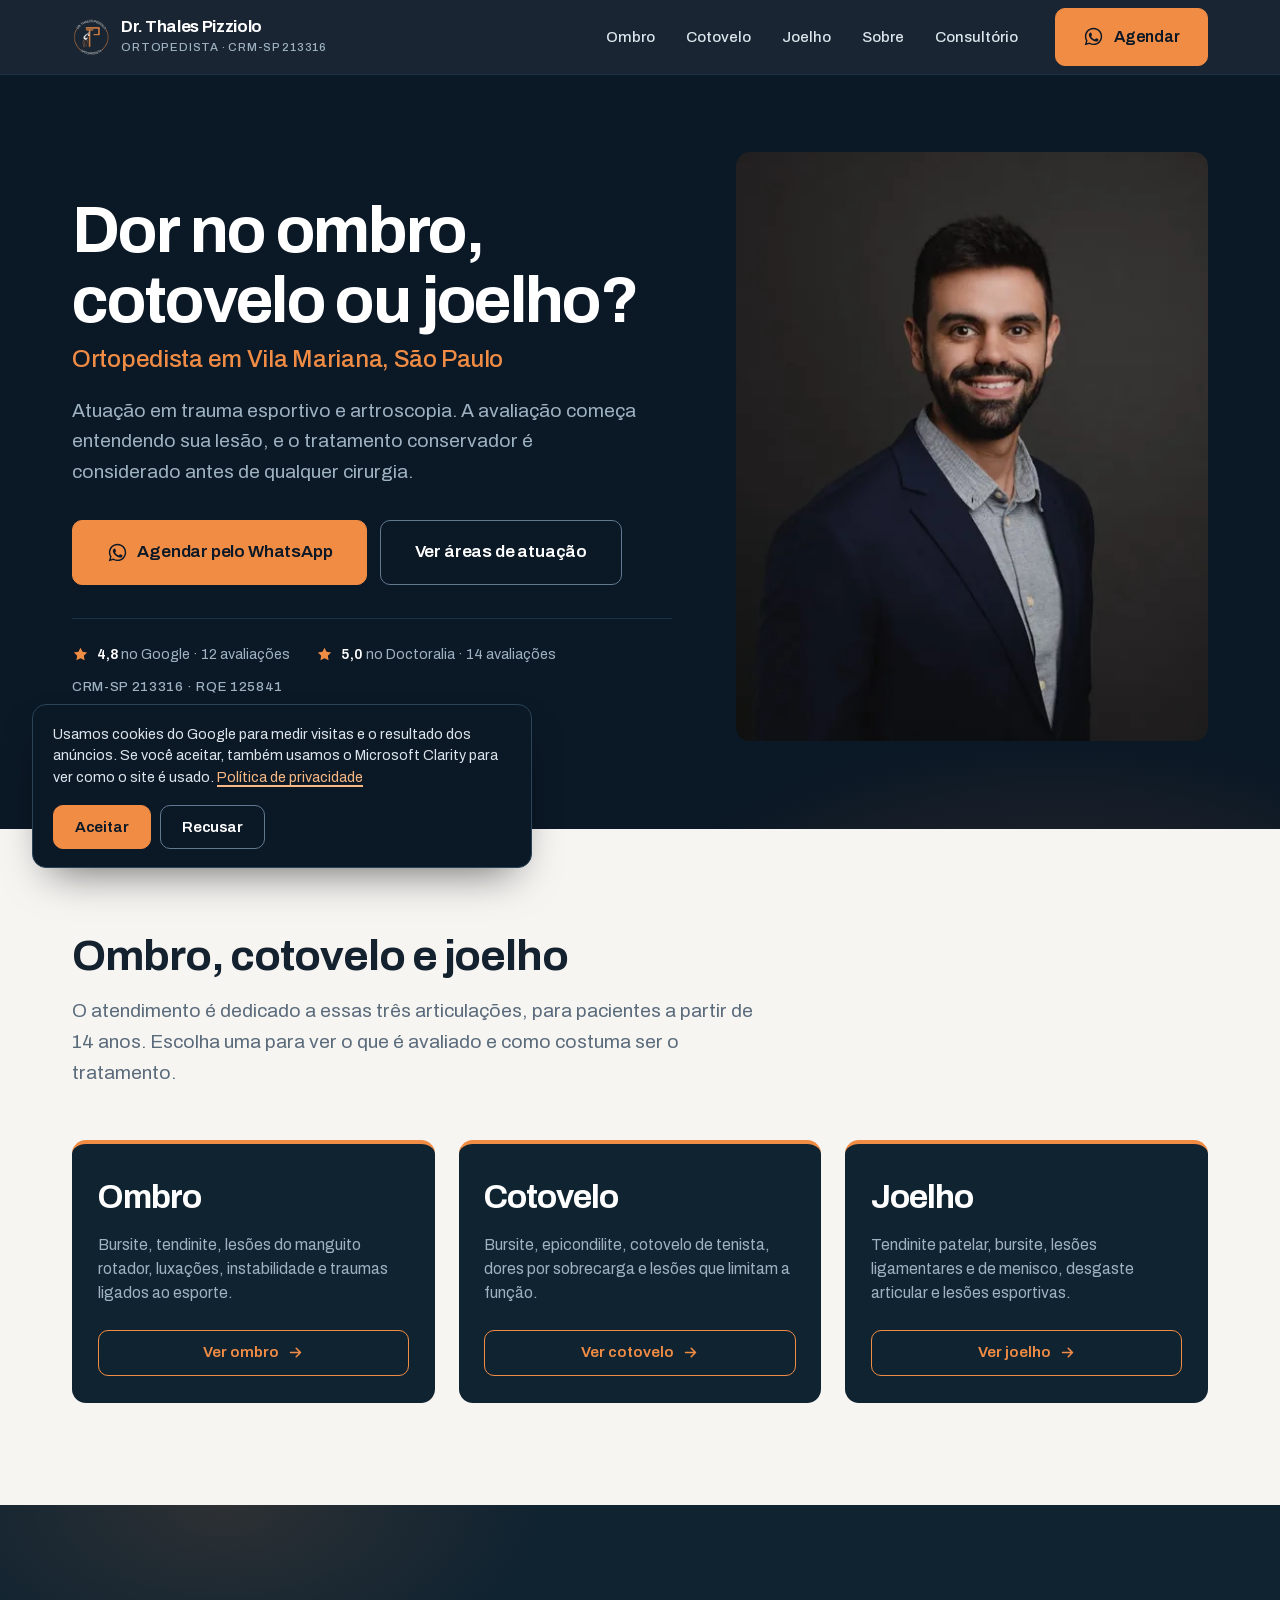
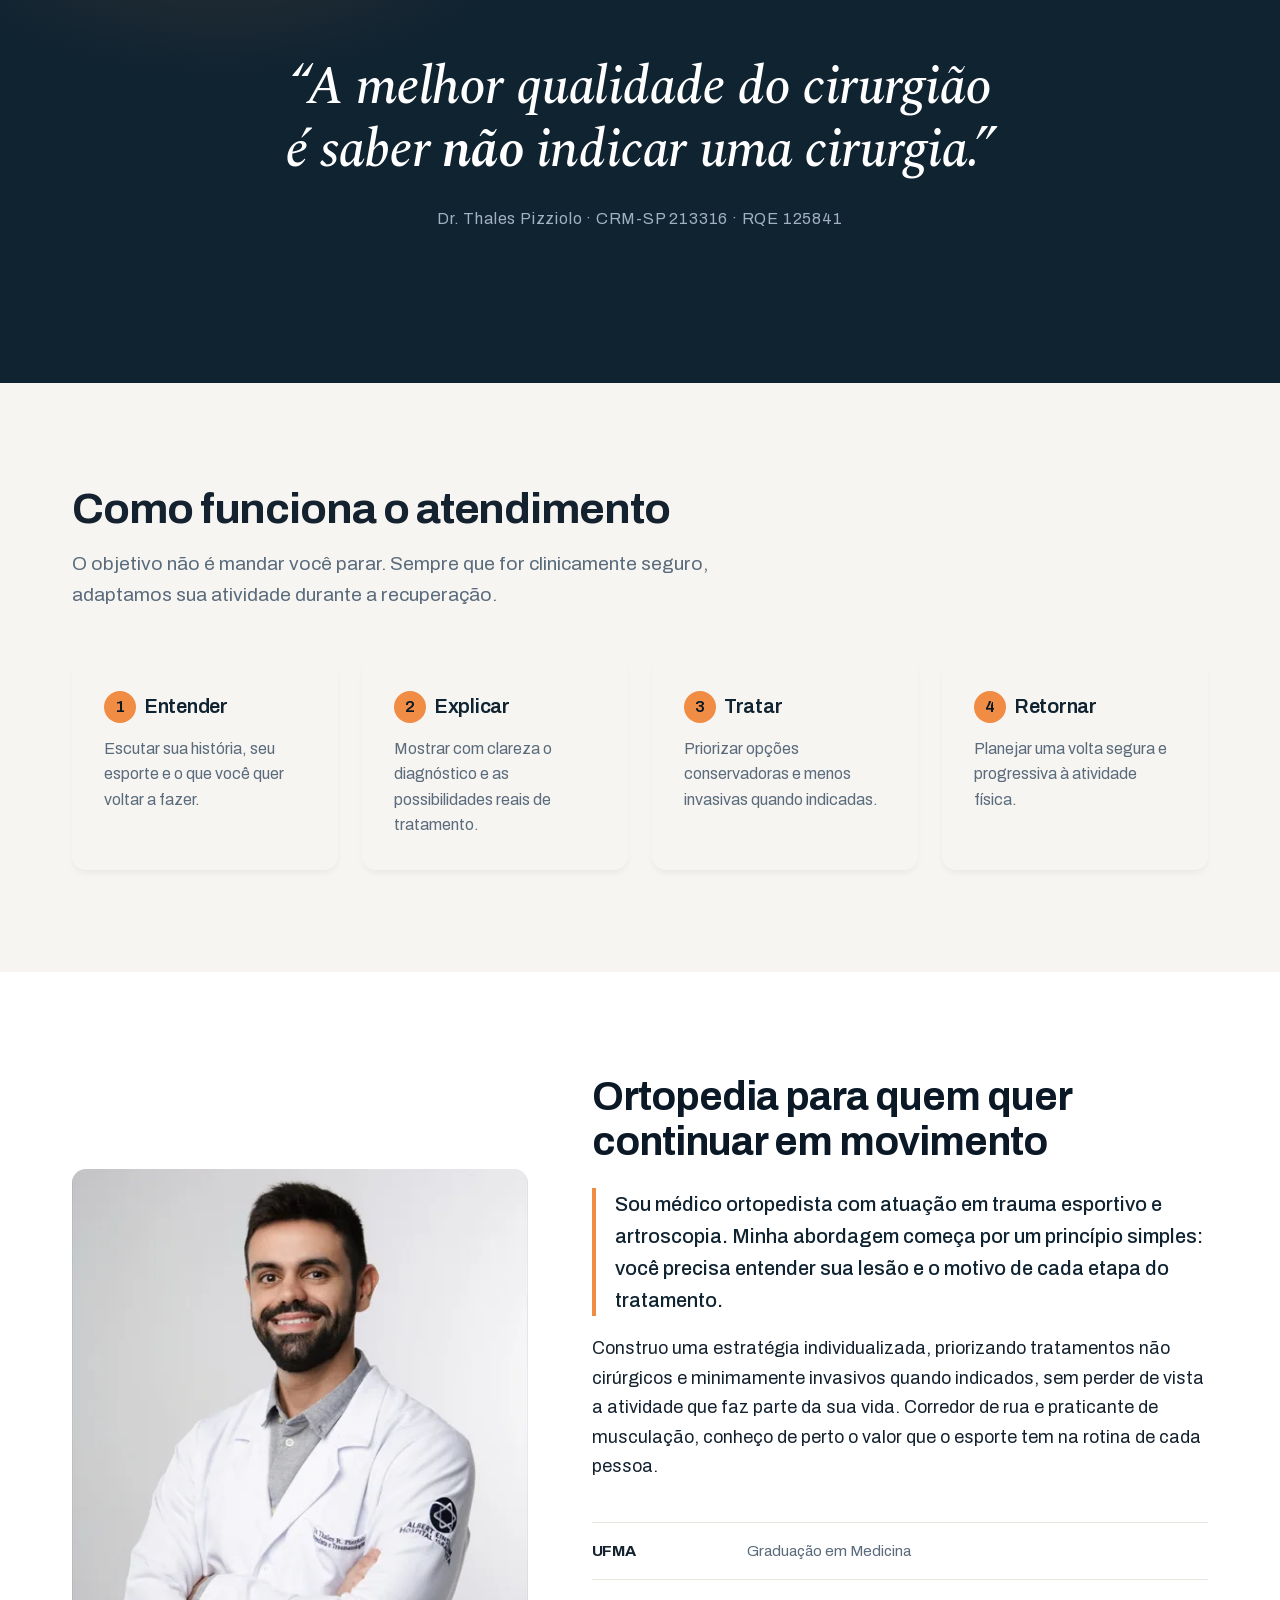
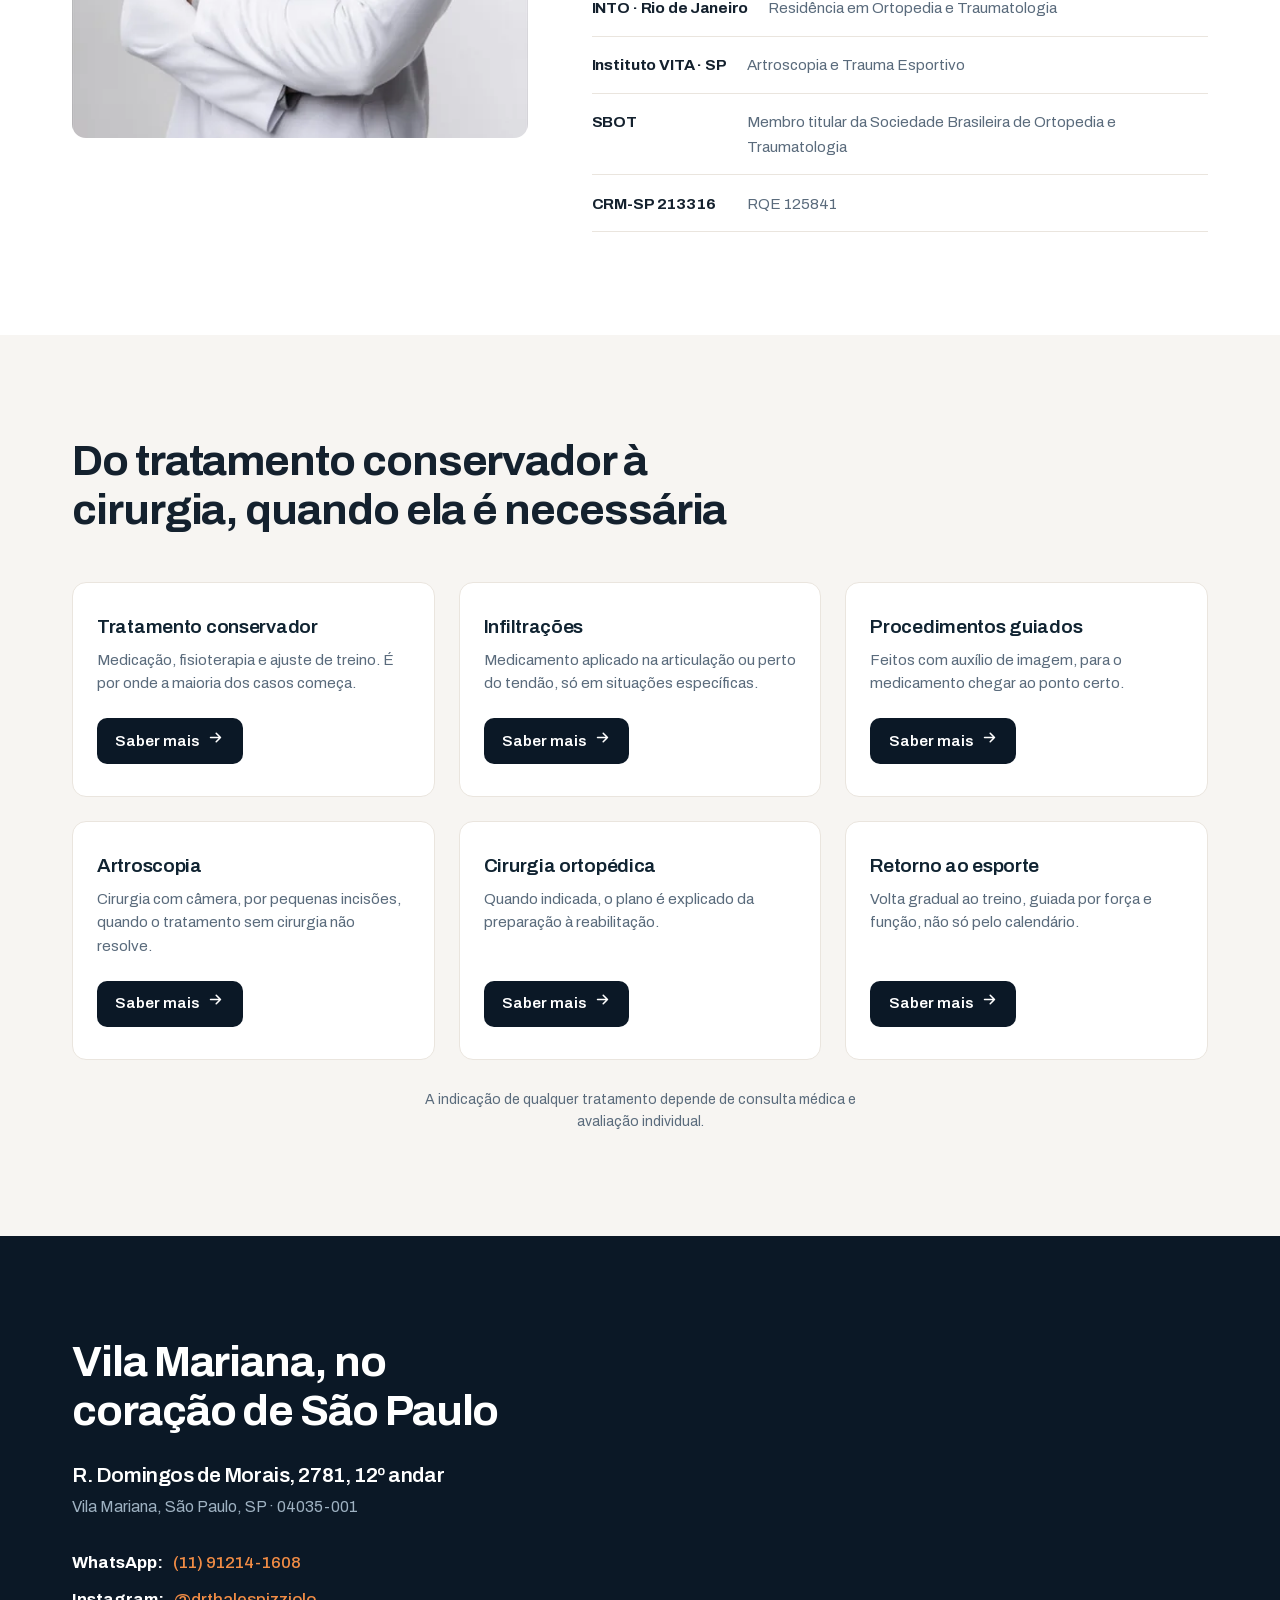
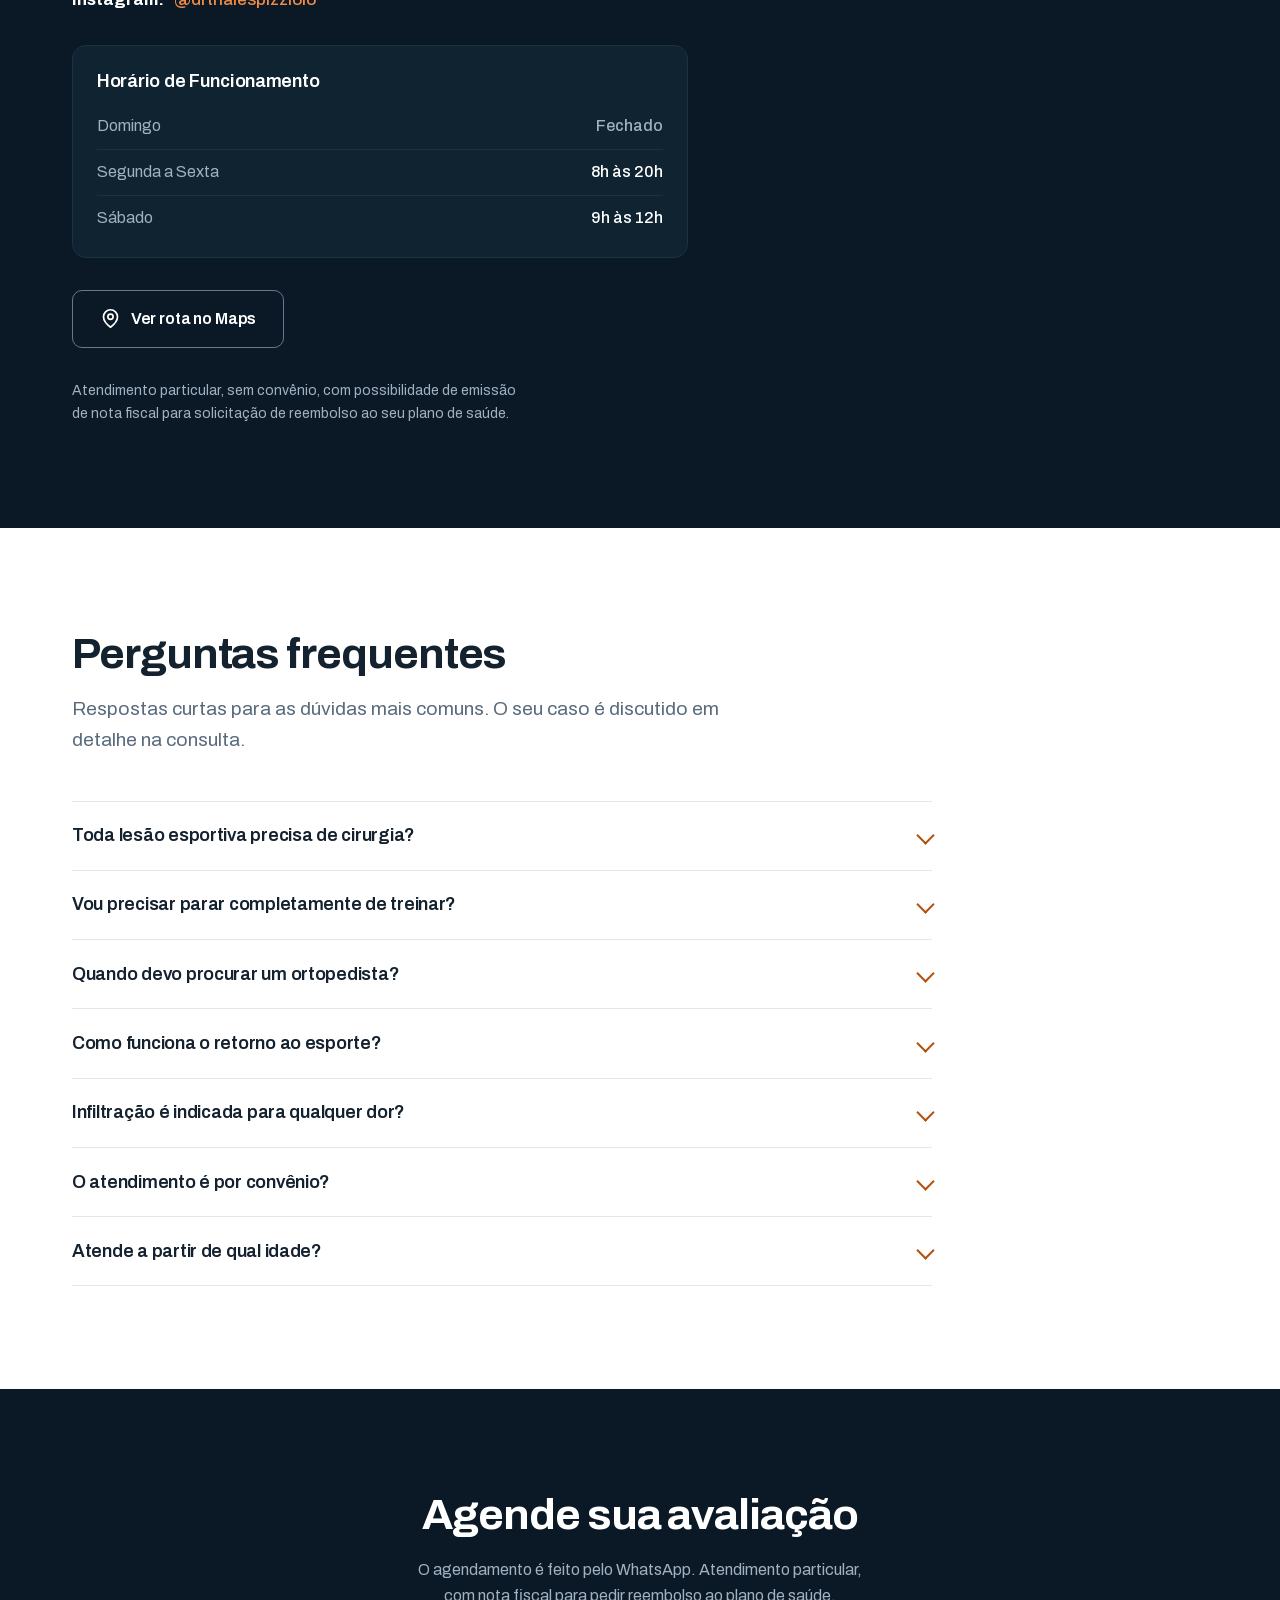
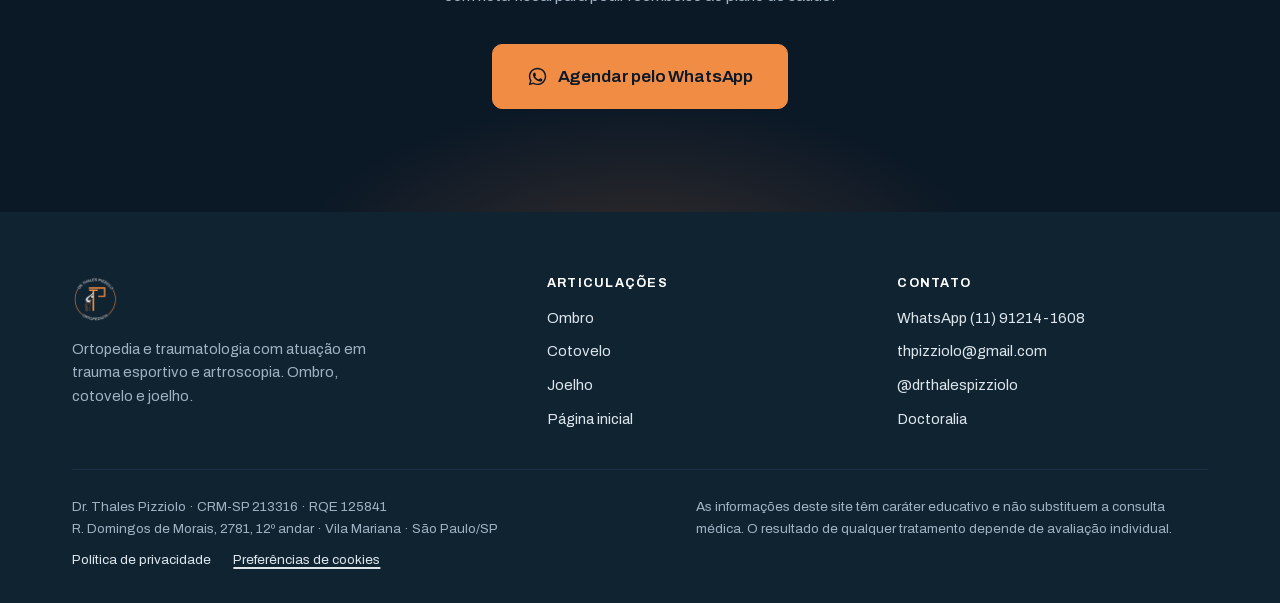
==== commit 870cc672: "feat: fontes hospedadas no próprio site e nota do Doctoralia atualizada (14) - Archivo e Spectral em" ====
--- a/public/index.html
+++ b/public/index.html
@@ -23,11 +23,8 @@
 <link rel="icon" href="/favicon.ico" sizes="48x48">
 <link rel="icon" href="assets/icon-192.png" type="image/png" sizes="192x192">
 <link rel="apple-touch-icon" href="/apple-touch-icon.png">
-<link rel="preconnect" href="https://fonts.googleapis.com">
-<link rel="preconnect" href="https://fonts.gstatic.com" crossorigin>
-<link rel="preload" as="style" href="https://fonts.googleapis.com/css2?family=Archivo:wght@400;500;600;700&family=Spectral:ital,wght@1,500;1,600&display=swap" onload="this.onload=null;this.rel='stylesheet'">
-<noscript><link rel="stylesheet" href="https://fonts.googleapis.com/css2?family=Archivo:wght@400;500;600;700&family=Spectral:ital,wght@1,500;1,600&display=swap"></noscript>
-<link rel="stylesheet" href="assets/style.css?v=0e9f98a6">
+<link rel="preload" as="font" type="font/woff2" href="assets/fonts/archivo-latin.woff2" crossorigin>
+<link rel="stylesheet" href="assets/style.css?v=04eab9ad">
 <script>
 // Consentimento (Google Consent Mode v2), antes do GTM carregar.
 // Medição do Google fica ligada até a pessoa recusar no aviso.
@@ -94,7 +91,7 @@
       </div>
       <div class="rise rise-4"><div class="trust">
         <a class="trust-item" href="https://www.google.com/search?q=Dr.+Thales+Pizziolo+ortopedista" target="_blank" rel="noopener"><svg aria-hidden="true" focusable="false"><use href="#i-star"/></svg><span><b>4,8</b> no Google · 12 avaliações</span></a>
-        <a class="trust-item" href="https://www.doctoralia.com.br/thales-pizziolo/ortopedista-traumatologista/sao-paulo" target="_blank" rel="noopener"><svg aria-hidden="true" focusable="false"><use href="#i-star"/></svg><span><b>5,0</b> no Doctoralia · 13 avaliações</span></a>
+        <a class="trust-item" href="https://www.doctoralia.com.br/thales-pizziolo/ortopedista-traumatologista/sao-paulo" target="_blank" rel="noopener"><svg aria-hidden="true" focusable="false"><use href="#i-star"/></svg><span><b>5,0</b> no Doctoralia · 14 avaliações</span></a>
         <span class="trust-cred">CRM-SP 213316 · RQE 125841</span>
       </div></div>
     </div>
--- a/public/assets/style.css
+++ b/public/assets/style.css
@@ -2,6 +2,11 @@
    Dr. Thales Pizziolo — sistema visual
    Paleta e tipografia documentadas em ../DESIGN.md
    ========================================================================== */
+
+/* fontes próprias (latin, woff2), baixadas do Google Fonts em out/2026 */
+@font-face{font-family:'Archivo';font-style:normal;font-weight:400 700;font-display:swap;src:url(fonts/archivo-latin.woff2) format('woff2');unicode-range:U+0000-00FF, U+0131, U+0152-0153, U+02BB-02BC, U+02C6, U+02DA, U+02DC, U+0304, U+0308, U+0329, U+2000-206F, U+20AC, U+2122, U+2191, U+2193, U+2212, U+2215, U+FEFF, U+FFFD}
+@font-face{font-family:'Spectral';font-style:italic;font-weight:500;font-display:swap;src:url(fonts/spectral-italic-500-latin.woff2) format('woff2');unicode-range:U+0000-00FF, U+0131, U+0152-0153, U+02BB-02BC, U+02C6, U+02DA, U+02DC, U+0304, U+0308, U+0329, U+2000-206F, U+20AC, U+2122, U+2191, U+2193, U+2212, U+2215, U+FEFF, U+FFFD}
+@font-face{font-family:'Spectral';font-style:italic;font-weight:600;font-display:swap;src:url(fonts/spectral-italic-600-latin.woff2) format('woff2');unicode-range:U+0000-00FF, U+0131, U+0152-0153, U+02BB-02BC, U+02C6, U+02DA, U+02DC, U+0304, U+0308, U+0329, U+2000-206F, U+20AC, U+2122, U+2191, U+2193, U+2212, U+2215, U+FEFF, U+FFFD}
 
 :root{
   /* cor — amostrada dos assets reais da marca */
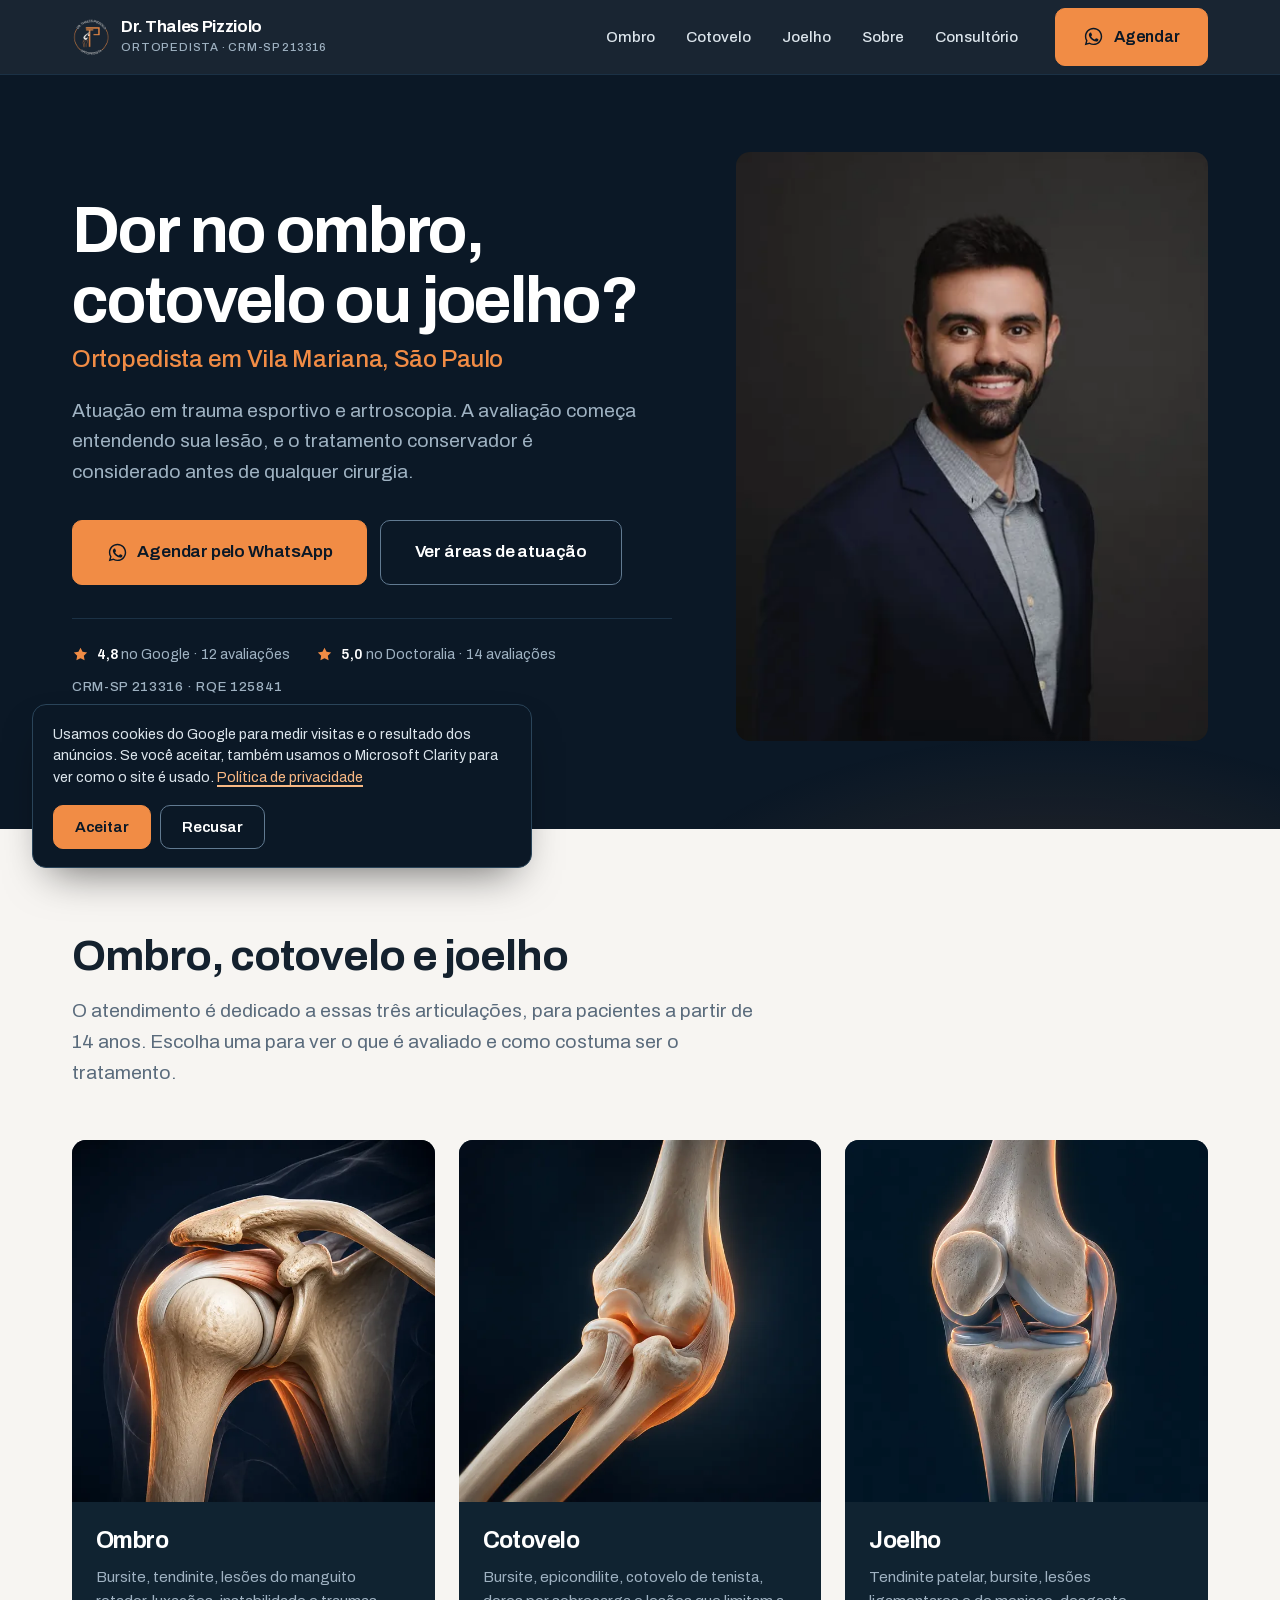
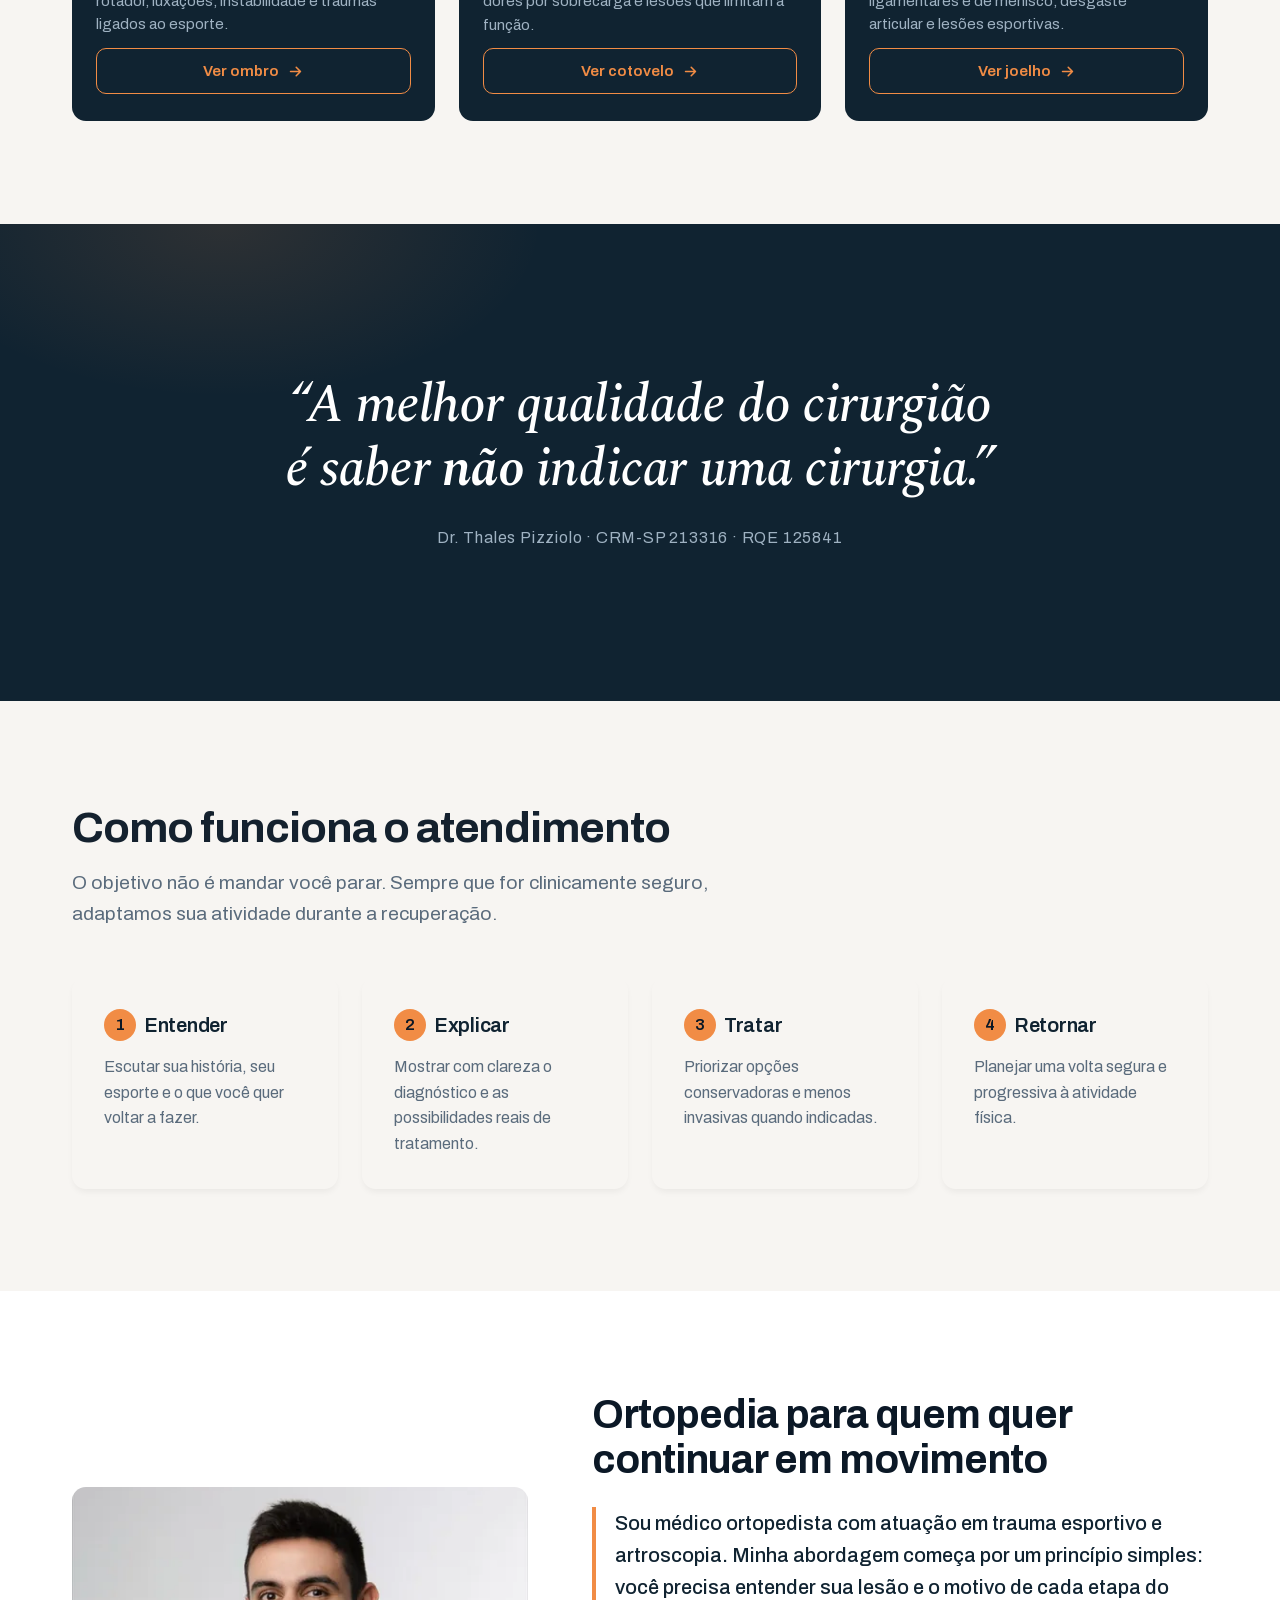
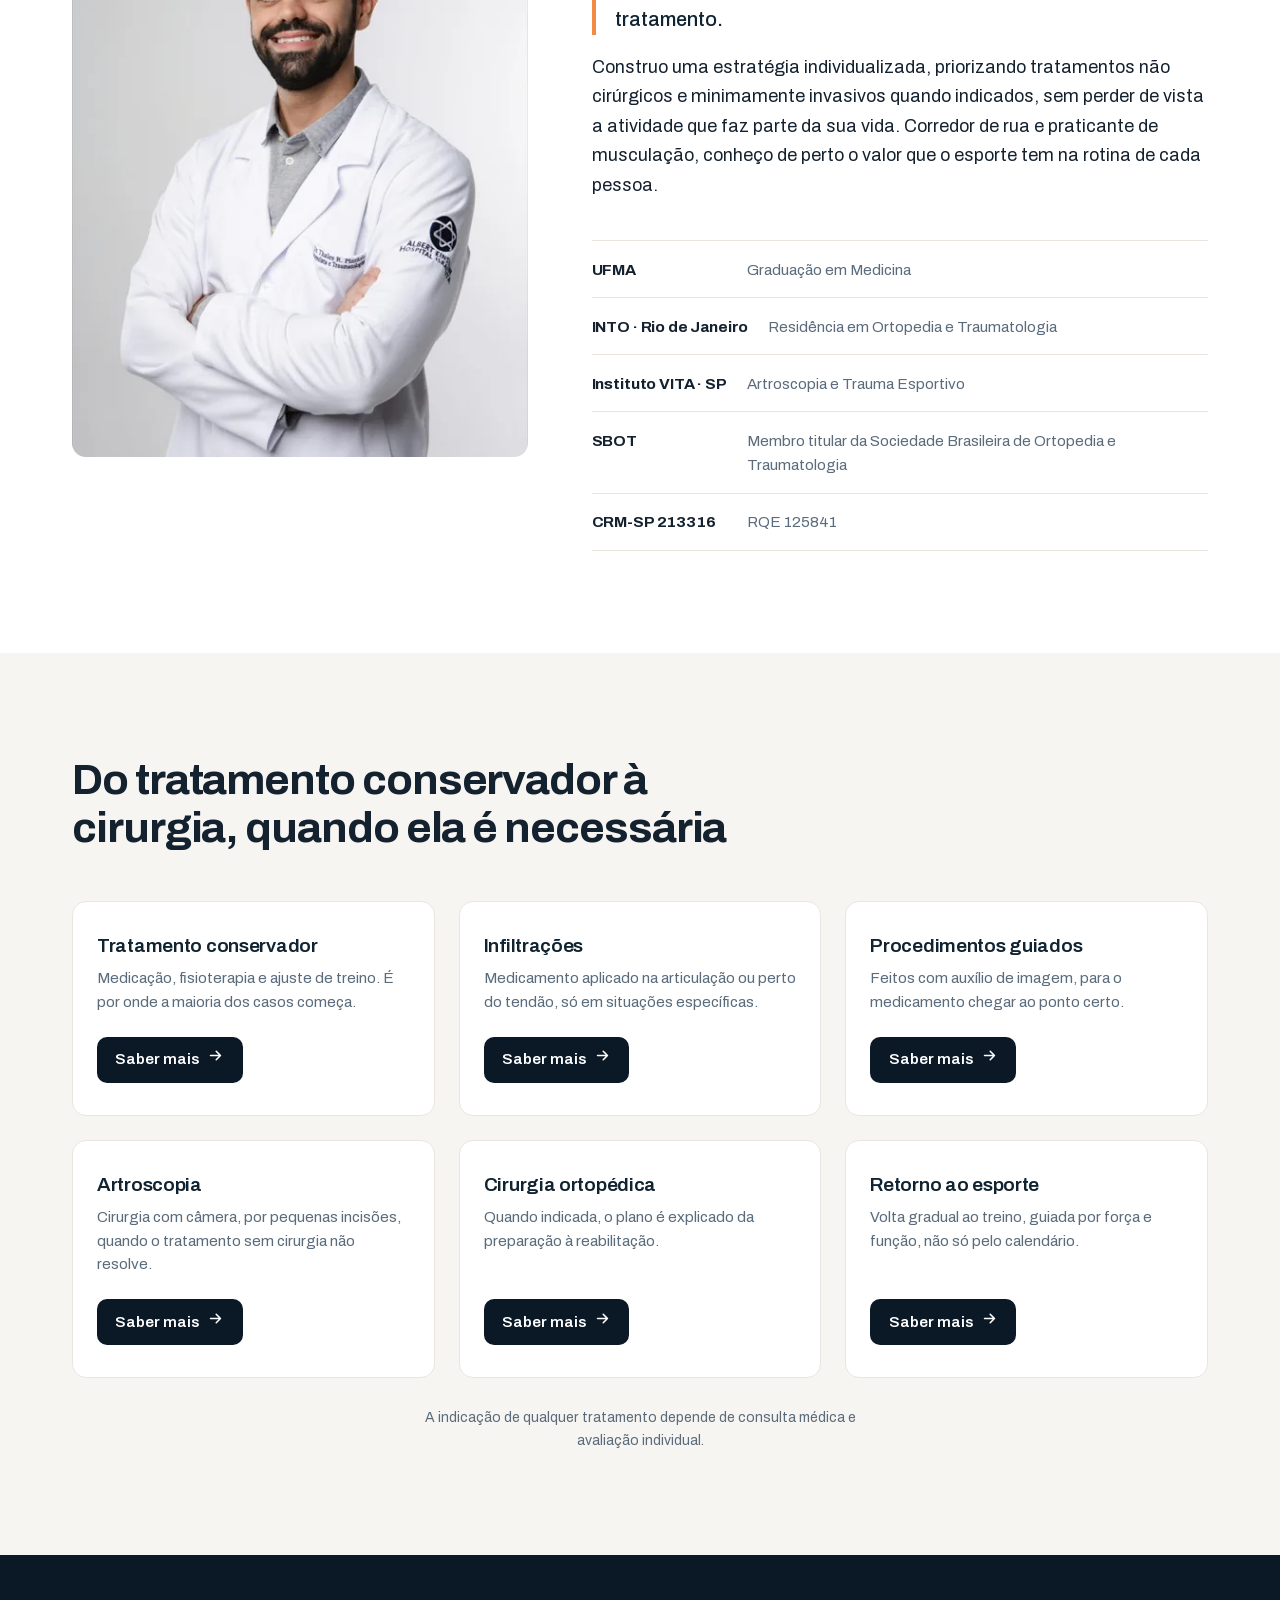
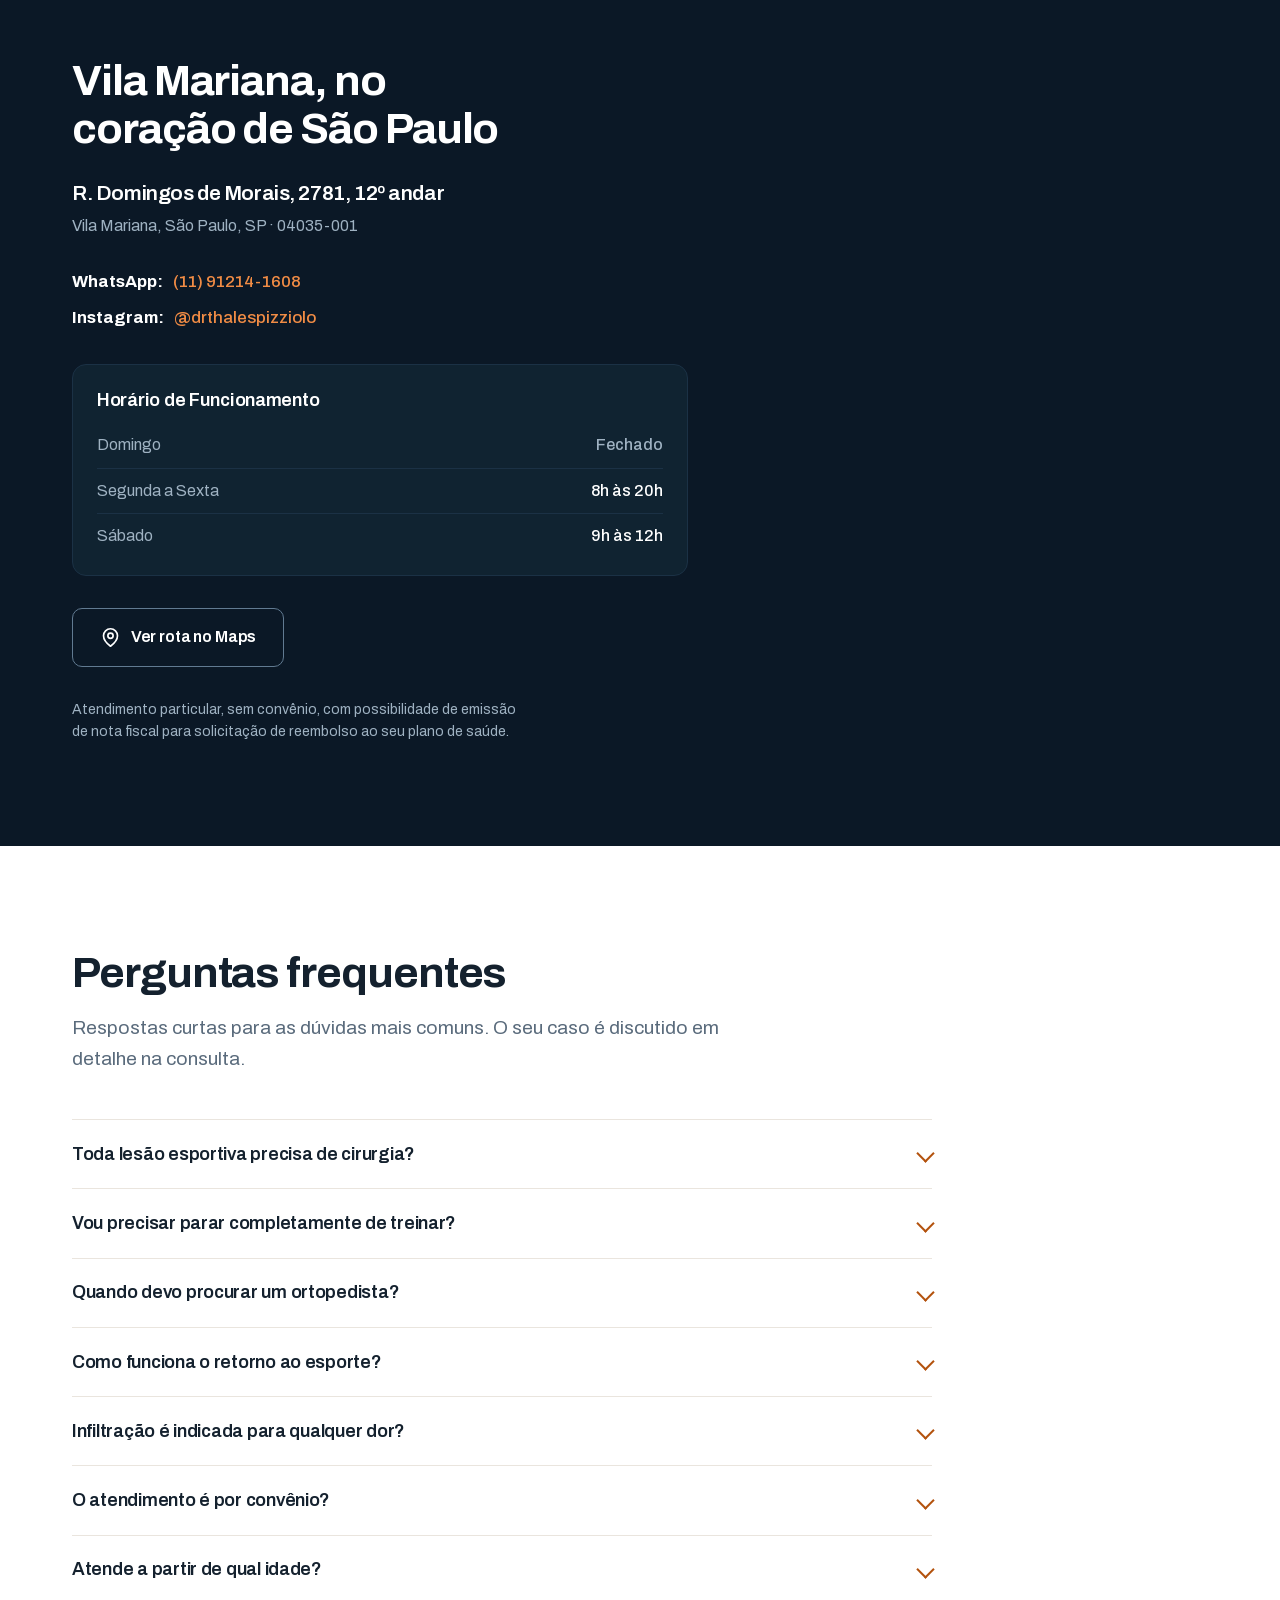
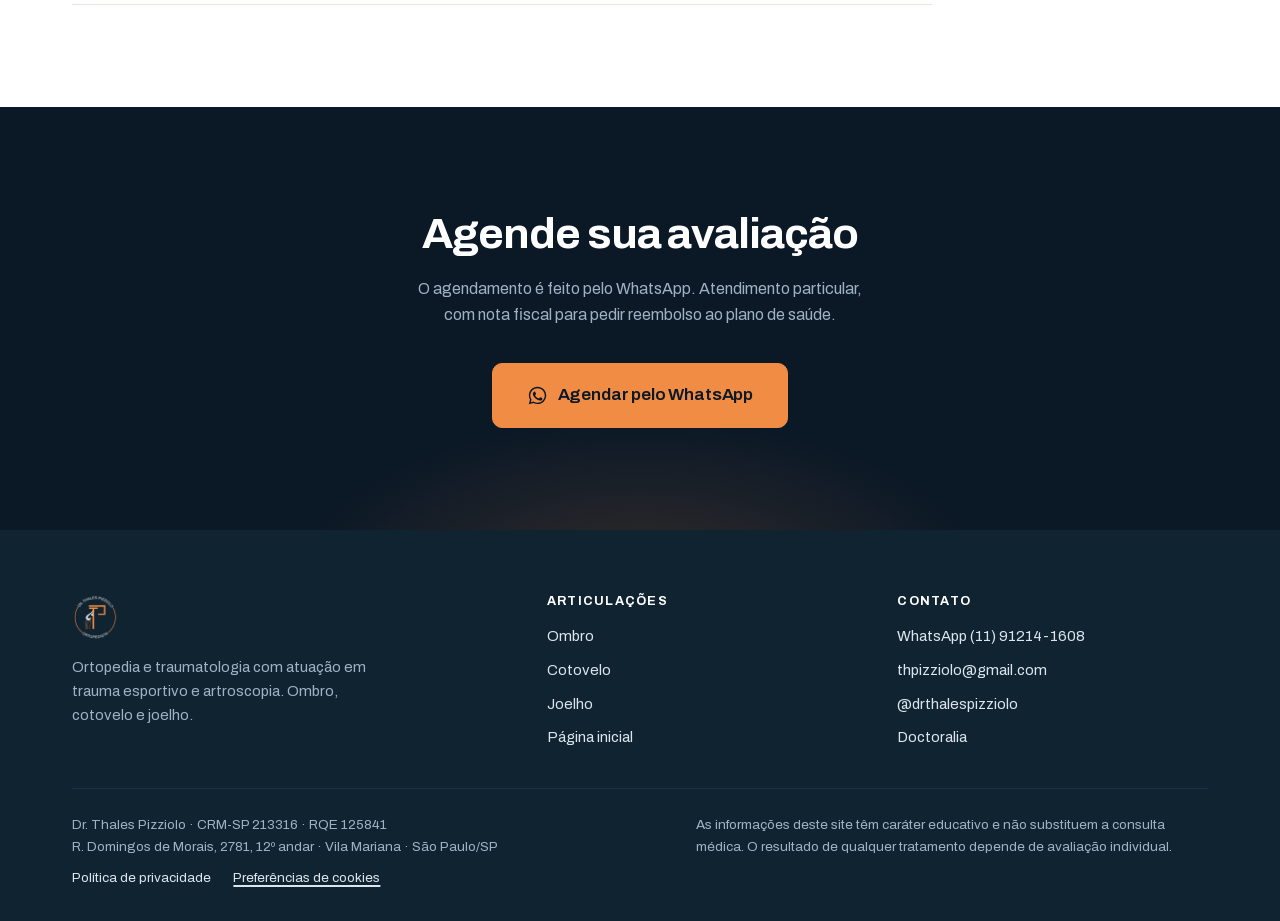
==== commit 5a5405a4: "feat: ilustrações das articulações de volta (home e páginas), em WebP - Cards da home com a ilustraç" ====
--- a/public/index.html
+++ b/public/index.html
@@ -24,7 +24,7 @@
 <link rel="icon" href="assets/icon-192.png" type="image/png" sizes="192x192">
 <link rel="apple-touch-icon" href="/apple-touch-icon.png">
 <link rel="preload" as="font" type="font/woff2" href="assets/fonts/archivo-latin.woff2" crossorigin>
-<link rel="stylesheet" href="assets/style.css?v=04eab9ad">
+<link rel="stylesheet" href="assets/style.css?v=cda1bb8e">
 <script>
 // Consentimento (Google Consent Mode v2), antes do GTM carregar.
 // Medição do Google fica ligada até a pessoa recusar no aviso.
@@ -108,6 +108,7 @@
     <p class="lede" style="margin-top:1rem">O atendimento é dedicado a essas três articulações, para pacientes a partir de 14 anos. Escolha uma para ver o que é avaliado e como costuma ser o tratamento.</p>
     <div class="joints">
       <a class="joint reveal" href="ombro/">
+        <div class="joint-img"><img src="assets/joint-shoulder-640.webp" srcset="assets/joint-shoulder-320.webp 320w, assets/joint-shoulder-640.webp 640w" sizes="(max-width: 820px) 50vw, 380px" alt="Ilustração anatômica da articulação do ombro" width="640" height="640" decoding="async"></div>
         <div class="joint-body">
           <h3>Ombro</h3>
           <p>Bursite, tendinite, lesões do manguito rotador, luxações, instabilidade e traumas ligados ao esporte.</p>
@@ -115,6 +116,7 @@
         </div>
       </a>
       <a class="joint reveal" href="cotovelo/">
+        <div class="joint-img"><img src="assets/joint-elbow-640.webp" srcset="assets/joint-elbow-320.webp 320w, assets/joint-elbow-640.webp 640w" sizes="(max-width: 820px) 50vw, 380px" alt="Ilustração anatômica da articulação do cotovelo" width="640" height="640" decoding="async"></div>
         <div class="joint-body">
           <h3>Cotovelo</h3>
           <p>Bursite, epicondilite, cotovelo de tenista, dores por sobrecarga e lesões que limitam a função.</p>
@@ -122,6 +124,7 @@
         </div>
       </a>
       <a class="joint reveal" href="joelho/">
+        <div class="joint-img"><img src="assets/joint-knee-640.webp" srcset="assets/joint-knee-320.webp 320w, assets/joint-knee-640.webp 640w" sizes="(max-width: 820px) 50vw, 380px" alt="Ilustração anatômica da articulação do joelho" width="640" height="640" decoding="async"></div>
         <div class="joint-body">
           <h3>Joelho</h3>
           <p>Tendinite patelar, bursite, lesões ligamentares e de menisco, desgaste articular e lesões esportivas.</p>
--- a/public/assets/style.css
+++ b/public/assets/style.css
@@ -222,19 +222,21 @@
   .hero::after{inset:auto -30% -30% 20%}
 }
 
-/* --- painéis das articulações: nome grande, sem ilustração -------------- */
+/* --- painéis das articulações: conduzidos pela ilustração --------------- */
 .joints{display:grid;grid-template-columns:repeat(3,minmax(0,1fr));gap:clamp(1rem,2vw,1.5rem);margin-top:clamp(2.2rem,4vw,3.2rem)}
 .joint{
   position:relative;display:flex;flex-direction:column;
   background:var(--navy-800);border-radius:var(--r);overflow:hidden;
-  border-top:4px solid var(--orange);
   text-decoration:none;color:var(--on-navy);
   transition:transform .3s var(--ease),box-shadow .3s var(--ease);
 }
 .joint:hover{transform:translateY(-5px);box-shadow:0 18px 38px -14px rgba(11,24,38,.55)}
-.joint-body{padding:clamp(1.6rem,2.6vw,2.2rem) 1.6rem 1.7rem;display:flex;flex-direction:column;flex:1;gap:.9rem}
-.joint-body h3{color:#fff;font-size:clamp(1.7rem,2.6vw,2.2rem);font-weight:700;letter-spacing:-.03em}
-.joint-body p{color:var(--on-navy-muted);font-size:.98rem;line-height:1.55;margin-bottom:.6rem}
+.joint-img{aspect-ratio:1/1;overflow:hidden;background:var(--navy-900)}
+.joint-img img{width:100%;height:100%;object-fit:cover;transition:transform .5s var(--ease)}
+.joint:hover .joint-img img{transform:scale(1.05)}
+.joint-body{padding:1.5rem 1.5rem 1.7rem;display:flex;flex-direction:column;flex:1;gap:.7rem}
+.joint-body h3{color:#fff;font-size:1.45rem;font-weight:700;letter-spacing:-.025em}
+.joint-body p{color:var(--on-navy-muted);font-size:.95rem;line-height:1.55}
 .joint-go{
   margin-top:auto;align-self:stretch;display:inline-flex;align-items:center;justify-content:center;gap:.5rem;
   min-height:46px;padding:.6rem 1rem;border:1.5px solid var(--orange);border-radius:var(--r-sm);
@@ -245,7 +247,11 @@
 .joint-go svg{flex:none;width:17px;height:17px;transition:transform .25s var(--ease)}
 .joint:hover .joint-go svg{transform:translateX(4px)}
 @media (max-width:820px){
-  .joints{grid-template-columns:minmax(0,1fr);gap:.9rem}
+  /* 2 colunas lado a lado; a terceira ocupa a largura toda embaixo */
+  .joints{grid-template-columns:repeat(2,minmax(0,1fr))}
+  .joint:last-child{grid-column:1/-1;flex-direction:row;align-items:stretch}
+  .joint:last-child .joint-img{flex:0 0 42%;aspect-ratio:auto}
+  .joint:last-child .joint-body{padding:1.2rem 1.3rem}
 }
 
 /* --- frase de posicionamento -------------------------------------------- */
@@ -449,6 +455,12 @@
 .crumbs a:hover{color:var(--orange);text-decoration:underline}
 .crumbs [aria-current]{color:var(--orange);font-weight:600}
 
+
+.hero-figure-joint img{
+  aspect-ratio:1/1;object-position:center;
+  box-shadow:0 30px 60px -28px rgba(0,0,0,.7);
+}
+@media (max-width:900px){.hero-figure-joint{max-width:260px}}
 
 .conds-1{grid-template-columns:minmax(0,1fr);margin-top:1.7rem}
 .conds-1 li{padding:.85rem 0}
